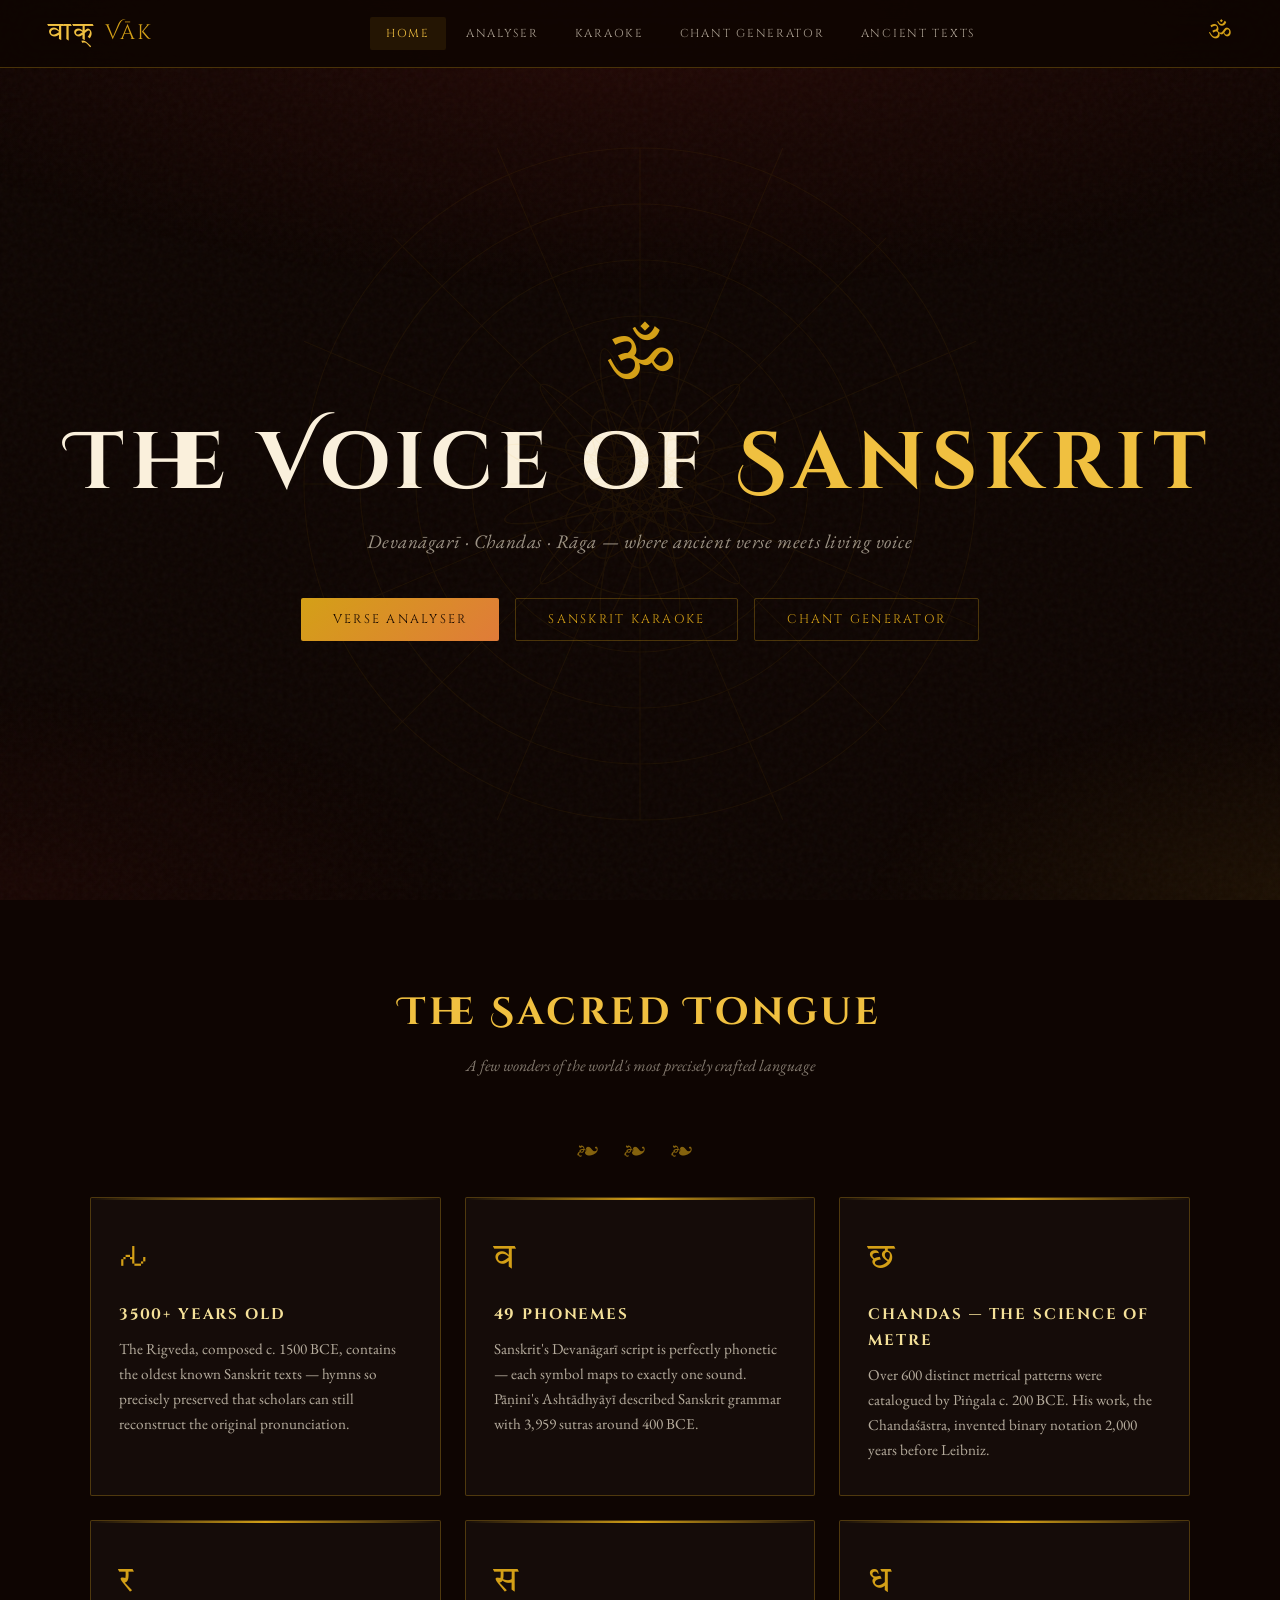
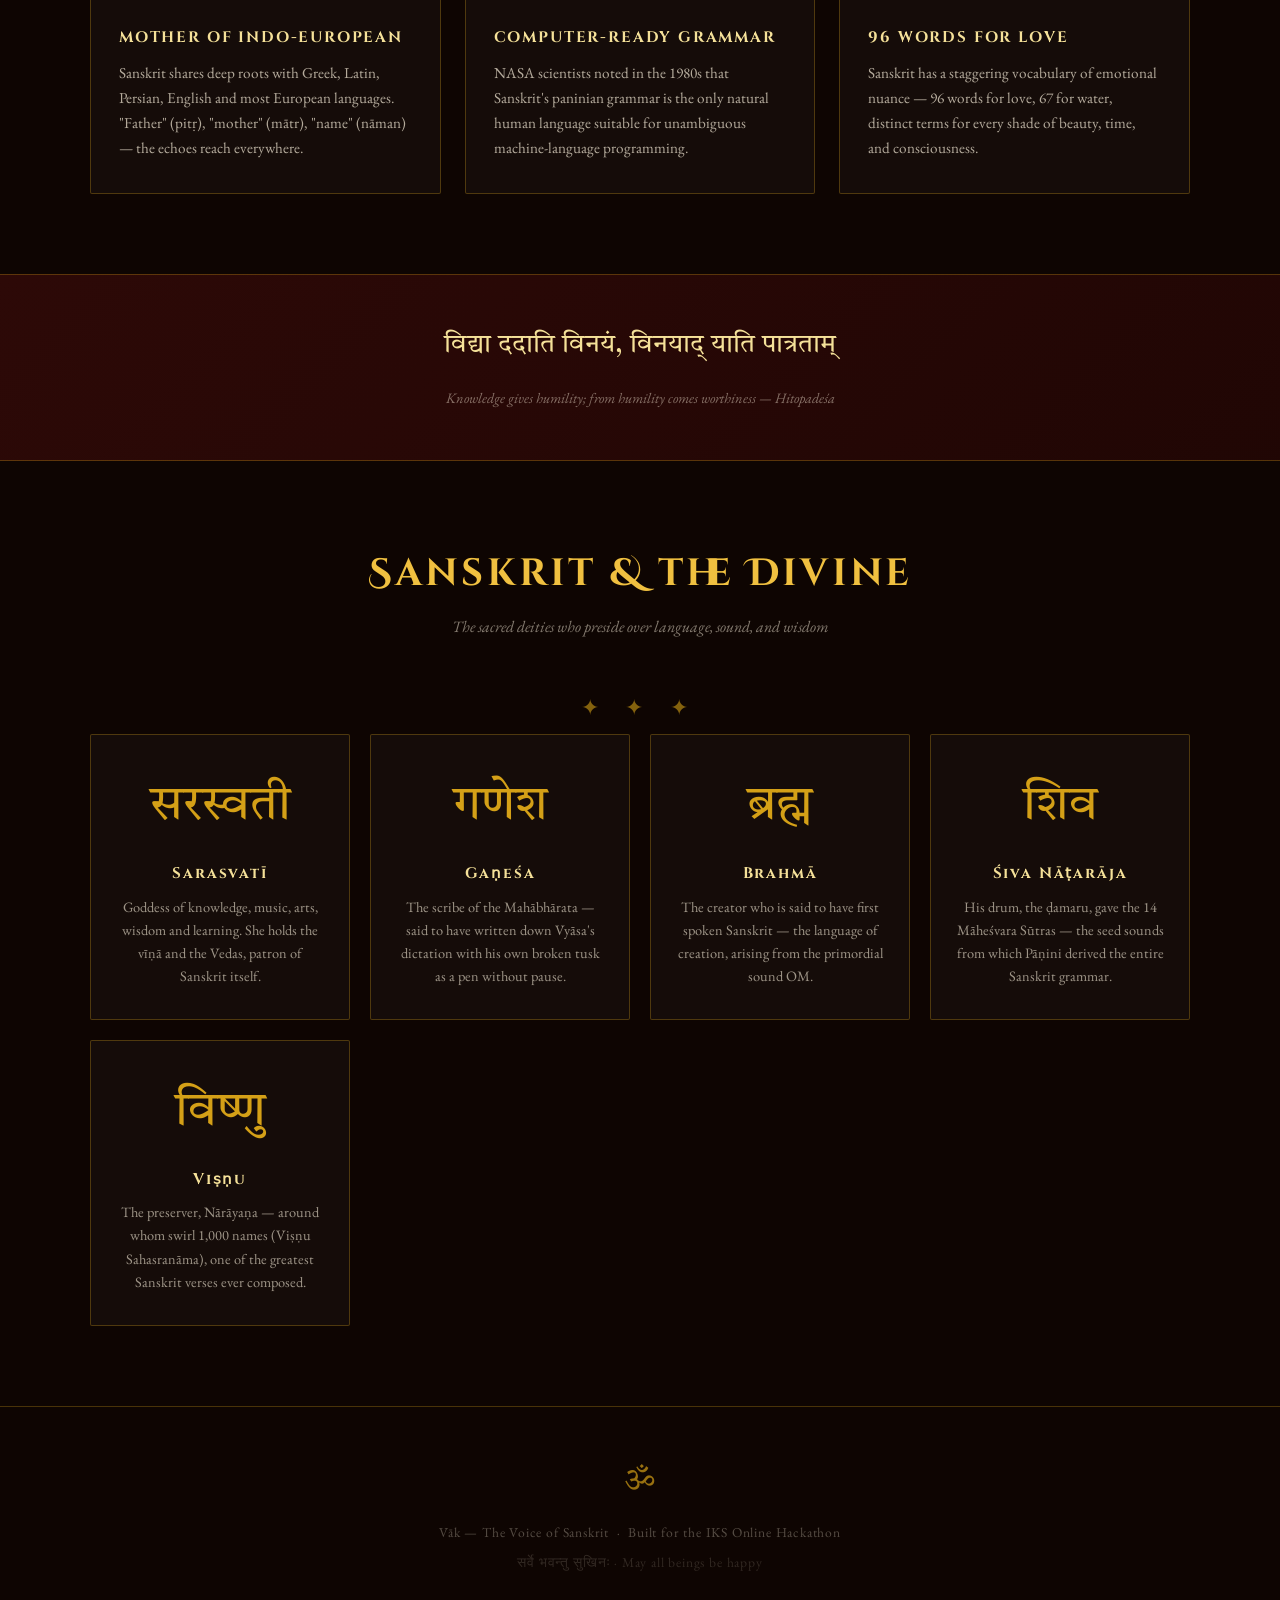
==== index.html @ d49d8252 "renamed main file to index.html" ====
<!DOCTYPE html>
<html lang="en">
<head>
<meta charset="UTF-8"/>
<meta name="viewport" content="width=device-width, initial-scale=1.0"/>
<title>Vāk — The Voice of Sanskrit</title>
<link href="https://fonts.googleapis.com/css2?family=Tiro+Devanagari+Sanskrit&family=Cinzel+Decorative:wght@400;700&family=Cinzel:wght@400;600;700&family=EB+Garamond:ital,wght@0,400;0,500;1,400&display=swap" rel="stylesheet"/>

<link rel="stylesheet" href="css/main.css">
<link rel="stylesheet" href="css/heritage.css">
<link rel="stylesheet" href="css/generator.css">
<link rel="stylesheet" href="css/chandas.css">
<link rel="stylesheet" href="css/karaoke.css">
<link rel="stylesheet" href="css/summariser.css">


</head>
<body>

<div class="bg-layer"></div>
<div class="noise-overlay"></div>

<!-- ═══════════════ NAV ═══════════════ -->
<nav>
  <div class="nav-logo" onclick="showPage('home')">
    <span class="devanagari">वाक्</span>
    <span>Vāk</span>
  </div>
  <ul class="nav-links">
    <li><a onclick="showPage('home')"    class="active" id="nav-home">Home</a></li>
    <li><a onclick="showPage('summary')"         id="nav-summary">Analyser</a></li>
    <li><a onclick="showPage('karaoke')"         id="nav-karaoke">Karaoke</a></li>
    <li><a onclick="showPage('chant')"           id="nav-chant">Chant Generator</a></li>
    <li><a onclick="showPage('texts')"           id="nav-texts">Ancient Texts</a></li>
  </ul>
  <span class="nav-om">ॐ</span>
</nav>

<!-- ═══════════════════════════════════
     PAGE: HOME
═══════════════════════════════════════ -->
<div class="page active" id="page-home">

  <section class="hero">
    <!-- Mandala SVG -->
    <svg class="mandala-bg" viewBox="0 0 500 500" xmlns="http://www.w3.org/2000/svg">
      <g fill="none" stroke="#D4A017" stroke-width="0.8">
        <circle cx="250" cy="250" r="240"/><circle cx="250" cy="250" r="200"/>
        <circle cx="250" cy="250" r="160"/><circle cx="250" cy="250" r="120"/>
        <circle cx="250" cy="250" r="80"/> <circle cx="250" cy="250" r="40"/>
        <!-- petals -->
        <g transform="translate(250,250)">
          <ellipse rx="20" ry="60" transform="rotate(0)"  />
          <ellipse rx="20" ry="60" transform="rotate(30)" />
          <ellipse rx="20" ry="60" transform="rotate(60)" />
          <ellipse rx="20" ry="60" transform="rotate(90)" />
          <ellipse rx="20" ry="60" transform="rotate(120)"/>
          <ellipse rx="20" ry="60" transform="rotate(150)"/>
          <ellipse rx="20" ry="60" transform="rotate(180)"/>
          <ellipse rx="20" ry="60" transform="rotate(210)"/>
          <ellipse rx="20" ry="60" transform="rotate(240)"/>
          <ellipse rx="20" ry="60" transform="rotate(270)"/>
          <ellipse rx="20" ry="60" transform="rotate(300)"/>
          <ellipse rx="20" ry="60" transform="rotate(330)"/>
        </g>
        <!-- outer petals -->
        <g transform="translate(250,250)">
          <ellipse rx="12" ry="100" transform="rotate(15)"  />
          <ellipse rx="12" ry="100" transform="rotate(45)"  />
          <ellipse rx="12" ry="100" transform="rotate(75)"  />
          <ellipse rx="12" ry="100" transform="rotate(105)" />
          <ellipse rx="12" ry="100" transform="rotate(135)" />
          <ellipse rx="12" ry="100" transform="rotate(165)" />
          <ellipse rx="12" ry="100" transform="rotate(195)" />
          <ellipse rx="12" ry="100" transform="rotate(225)" />
          <ellipse rx="12" ry="100" transform="rotate(255)" />
          <ellipse rx="12" ry="100" transform="rotate(285)" />
          <ellipse rx="12" ry="100" transform="rotate(315)" />
          <ellipse rx="12" ry="100" transform="rotate(345)" />
        </g>
        <!-- spokes -->
        <line x1="250" y1="10"  x2="250" y2="490"/>
        <line x1="10"  y1="250" x2="490" y2="250"/>
        <line x1="74"  y1="74"  x2="426" y2="426"/>
        <line x1="426" y1="74"  x2="74"  y2="426"/>
        <line x1="148" y1="10"  x2="352" y2="490"/>
        <line x1="352" y1="10"  x2="148" y2="490"/>
        <line x1="10"  y1="148" x2="490" y2="352"/>
        <line x1="10"  y1="352" x2="490" y2="148"/>
      </g>
    </svg>

    <div class="hero-pre">ॐ</div>
    <h1 class="hero-title">The Voice of <span class="accent">Sanskrit</span></h1>
    <p class="hero-sub">Devanāgarī · Chandas · Rāga — where ancient verse meets living voice</p>
    <div class="hero-cta">
      <button class="btn btn-primary" onclick="showPage('summary')">Verse Analyser</button>
      <button class="btn btn-outline" onclick="showPage('karaoke')">Sanskrit Karaoke</button>
      <button class="btn btn-outline" onclick="showPage('chant')">Chant Generator</button>
    </div>
  </section>

  <!-- Quick Facts -->
  <section class="section">
    <div class="section-inner">
      <h2 class="section-title">The Sacred Tongue</h2>
      <p class="section-subtitle">A few wonders of the world's most precisely crafted language</p>
      <div class="ornament">❧ ❧ ❧</div>
      <div class="facts-strip">
        <div class="fact-card">
          <span class="fact-icon">𑀲</span>
          <h3>3500+ Years Old</h3>
          <p>The Rigveda, composed c. 1500 BCE, contains the oldest known Sanskrit texts — hymns so precisely preserved that scholars can still reconstruct the original pronunciation.</p>
        </div>
        <div class="fact-card">
          <span class="fact-icon">व</span>
          <h3>49 Phonemes</h3>
          <p>Sanskrit's Devanāgarī script is perfectly phonetic — each symbol maps to exactly one sound. Pāṇini's Ashtādhyāyī described Sanskrit grammar with 3,959 sutras around 400 BCE.</p>
        </div>
        <div class="fact-card">
          <span class="fact-icon">छ</span>
          <h3>Chandas — The Science of Metre</h3>
          <p>Over 600 distinct metrical patterns were catalogued by Piṅgala c. 200 BCE. His work, the Chandaśāstra, invented binary notation 2,000 years before Leibniz.</p>
        </div>
        <div class="fact-card">
          <span class="fact-icon">र</span>
          <h3>Mother of Indo-European</h3>
          <p>Sanskrit shares deep roots with Greek, Latin, Persian, English and most European languages. "Father" (pitṛ), "mother" (mātr), "name" (nāman) — the echoes reach everywhere.</p>
        </div>
        <div class="fact-card">
          <span class="fact-icon">स</span>
          <h3>Computer-Ready Grammar</h3>
          <p>NASA scientists noted in the 1980s that Sanskrit's paninian grammar is the only natural human language suitable for unambiguous machine-language programming.</p>
        </div>
        <div class="fact-card">
          <span class="fact-icon">ध</span>
          <h3>96 Words for Love</h3>
          <p>Sanskrit has a staggering vocabulary of emotional nuance — 96 words for love, 67 for water, distinct terms for every shade of beauty, time, and consciousness.</p>
        </div>
      </div>
    </div>
  </section>

  <!-- Quote -->
  <div class="quote-banner">
    <blockquote>विद्या ददाति विनयं, विनयाद् याति पात्रताम्</blockquote>
    <cite>Knowledge gives humility; from humility comes worthiness — Hitopadeśa</cite>
  </div>

  <!-- Deity connections -->
  <section class="section">
    <div class="section-inner">
      <h2 class="section-title">Sanskrit & the Divine</h2>
      <p class="section-subtitle">The sacred deities who preside over language, sound, and wisdom</p>
      <div class="ornament">✦ ✦ ✦</div>
      <div class="deity-grid">
        <div class="deity-card">
          <span class="deity-symbol">सरस्वती</span>
          <h3>Sarasvatī</h3>
          <p>Goddess of knowledge, music, arts, wisdom and learning. She holds the vīṇā and the Vedas, patron of Sanskrit itself.</p>
        </div>
        <div class="deity-card">
          <span class="deity-symbol">गणेश</span>
          <h3>Gaṇeśa</h3>
          <p>The scribe of the Mahābhārata — said to have written down Vyāsa's dictation with his own broken tusk as a pen without pause.</p>
        </div>
        <div class="deity-card">
          <span class="deity-symbol">ब्रह्म</span>
          <h3>Brahmā</h3>
          <p>The creator who is said to have first spoken Sanskrit — the language of creation, arising from the primordial sound OM.</p>
        </div>
        <div class="deity-card">
          <span class="deity-symbol">शिव</span>
          <h3>Śiva Nāṭarāja</h3>
          <p>His drum, the ḍamaru, gave the 14 Māheśvara Sūtras — the seed sounds from which Pāṇini derived the entire Sanskrit grammar.</p>
        </div>
        <div class="deity-card">
          <span class="deity-symbol">विष्णु</span>
          <h3>Viṣṇu</h3>
          <p>The preserver, Nārāyaṇa — around whom swirl 1,000 names (Viṣṇu Sahasranāma), one of the greatest Sanskrit verses ever composed.</p>
        </div>
      </div>
    </div>
  </section>

</div>

<!-- ═══════════════════════════════════
     PAGE: SUMMARISER
═══════════════════════════════════════ -->
<div class="page" id="page-summary">
  <div class="page-banner">
    <span class="devanagari-title">विश्लेषण</span>
    <h1>Verse Analyser</h1>
    <p>Speak, record, or type a Sanskrit verse — get instant English translation, Chandas analysis, and word-by-word breakdown</p>
  </div>

  <div class="tool-container">

    <!-- ── Sanskrit Voice Detector ── -->
<div id="svd-block">
  <div class="svd-wrapper">

    <div class="svd-header">
      <span class="svd-title-icon">🎙</span>
      <div>
        <div class="svd-title">Sanskrit Voice Detector</div>
        <div class="svd-subtitle">Chant or speak a śloka — detected, transcribed & analysed instantly</div>
      </div>
      <div class="svd-lang-badge">देवनागरी</div>
    </div>

    <div class="svd-visualizer" id="svd-visualizer">
      <div class="svd-vis-bars" id="svd-bars"></div>
      <div class="svd-vis-idle" id="svd-idle">
        <span class="svd-idle-om">ॐ</span>
        <span class="svd-idle-text">Press record to begin chanting</span>
      </div>
    </div>

    <div class="svd-status-row">
      <div class="svd-status-dot" id="svd-dot"></div>
      <div class="svd-status-text" id="svd-status">Ready — click Start Recording and chant your śloka</div>
      <div class="svd-timer" id="svd-timer">0:00</div>
    </div>

    <div class="svd-transcript-wrap" id="svd-transcript-wrap" style="display:none">
      <div class="svd-transcript-label">
        <span>Detected Sanskrit</span>
        <span class="svd-confidence" id="svd-confidence"></span>
      </div>
      <div class="svd-transcript" id="svd-transcript"></div>
      <div class="svd-transcript-roman" id="svd-transcript-roman"></div>
    </div>

    <div class="svd-phoneme-strip" id="svd-phoneme-strip" style="display:none">
      <div class="svd-phoneme-label">Phoneme Analysis</div>
      <div class="svd-phonemes" id="svd-phonemes"></div>
    </div>

    <!-- ── English Translation (auto-filled after Analyse) ── -->
    <div id="svd-translation-box" style="display:none; margin-bottom:1rem;">
      <div style="font-family:'Cinzel',serif;font-size:0.65rem;letter-spacing:0.2em;color:#E07B39;text-transform:uppercase;margin-bottom:0.5rem;display:flex;align-items:center;gap:0.6rem;">
        English Translation
        <span style="flex:1;height:1px;background:rgba(212,160,23,0.2);"></span>
      </div>
      <div id="svd-translation-text"
           style="background:rgba(0,0,0,0.35);border:1px solid rgba(212,160,23,0.2);border-radius:3px;
                  padding:1rem 1.2rem;font-family:'EB Garamond',serif;font-size:1.05rem;
                  color:#FAF0DC;line-height:1.75;min-height:2.8rem;font-style:italic;"></div>
      <div id="svd-meaning-text"
           style="margin-top:0.6rem;background:rgba(0,0,0,0.2);border:1px solid rgba(212,160,23,0.12);border-radius:3px;
                  padding:0.75rem 1.2rem;font-size:0.9rem;color:rgba(250,240,220,0.6);line-height:1.65;display:none;"></div>
    </div>

    <div class="svd-controls">
      <button class="svd-btn svd-btn-record" id="svd-record-btn">
        <span class="svd-btn-icon" id="svd-btn-icon">⏺</span>
        <span id="svd-btn-label">Start Recording</span>
      </button>
      <button class="svd-btn svd-btn-clear" id="svd-clear-btn" style="display:none">✕ Clear</button>
      <button class="svd-btn svd-btn-analyse" id="svd-analyse-btn" style="display:none">
        विश्लेष — Analyse Detected Verse
      </button>
    </div>

    <div class="svd-tip">
      💡 Works best in Chrome. Speak clearly — auto-stops after 3 seconds of silence.
    </div>

  </div>
</div>
<!-- ── End Voice Detector ── -->
    <!-- Upload zone -->
    <div class="upload-zone" id="uploadZone" onclick="document.getElementById('audioInput').click()">
      <span class="upload-icon">🎙</span>
      <p><strong>Drop an audio file</strong> or click to browse</p>
      <p style="font-size:0.82rem;margin-top:0.3rem;opacity:0.6">.wav · .mp3 · .m4a · .ogg · .flac</p>
    </div>
    <input type="file" id="audioInput" accept="audio/*"/>
    <div class="file-badge" id="fileBadge">📁 <span id="fileName"></span></div>

    <div class="or-line">or enter Sanskrit text directly</div>
    <textarea id="sktInput" rows="3" placeholder="अत्र संस्कृतश्लोकं लिखत…"></textarea>

    <button class="btn-tool" id="analyzeBtn" onclick="analyzeVerse()">
      विश्लेष — Analyse Verse
    </button>
    <div class="error-box" id="summaryError"></div>

    <!-- Loader -->
    <div class="loader" id="summaryLoader">
      <div class="loader-ring"></div>
      <p>Invoking the Chandas… consulting the scholars…</p>
    </div>

    <!-- Results -->
    <div class="results-panel" id="summaryResults">
      <div class="result-verse">
        <div class="skt" id="r-verse"></div>
        <div class="translit" id="r-translit"></div>
        <div class="source-pill" id="r-source"></div>
      </div>
      <div class="result-grid">
        <div class="rcard">
          <div class="rcard-label">English Translation</div>
          <div class="rcard-body" id="r-translation"></div>
        </div>
        <div class="rcard">
          <div class="rcard-label">Deeper Meaning</div>
          <div class="rcard-body" id="r-meaning"></div>
        </div>
        <div class="rcard full">
          <div class="rcard-label">Chandas · Metrical Analysis</div>
          <div class="meter-name" id="r-meter"></div>
          <div class="meter-pill" id="r-pattern"></div>
          <div class="rcard-body" id="r-meter-desc" style="margin-top:0.5rem;font-style:italic;opacity:0.7;font-size:0.92rem;"></div>
          <div class="meter-stats">
            <div class="mstat"><span class="mstat-val" id="r-padas"></span><span class="mstat-lbl">Pādas</span></div>
            <div class="mstat"><span class="mstat-val" id="r-syllables"></span><span class="mstat-lbl">Syllables</span></div>
          </div>
        </div>
        <div class="rcard full">
          <div class="rcard-label">Simplified Sanskrit</div>
          <div class="rcard-body skt" id="r-simplified"></div>
        </div>
        <div class="rcard full">
          <div class="rcard-label">Word by Word</div>
          <div class="word-chips" id="r-words"></div>
        </div>
      </div>
    </div>

  </div>
</div>

<!-- ═══════════════════════════════════
     PAGE: KARAOKE
═══════════════════════════════════════ -->
<div class="page" id="page-karaoke">
  <div class="page-banner">
    <span class="devanagari-title">कराओके</span>
    <h1>Sanskrit Karaoke</h1>
    <p>Follow the highlighted words as they are chanted — learn pronunciation, rhythm, and meaning in real time</p>
  </div>

  <div class="tool-container" style="max-width:960px">

    <div style="display:grid;grid-template-columns:1fr 2fr;gap:1.5rem;" id="karaokeLayout">

      <!-- Verse selector -->
      <div>
        <div style="font-family:'Cinzel',serif;font-size:0.7rem;letter-spacing:0.2em;color:var(--saffron);text-transform:uppercase;margin-bottom:1rem;">Select a Verse</div>
        <div class="karaoke-verses" id="kVerseList"></div>
      </div>

      <!-- Stage -->
      <div>
        <div class="karaoke-stage">
          <div class="k-line" id="kLine">
            <span class="k-word waiting">Select a verse to begin...</span>
          </div>
          <div class="k-meaning" id="kMeaning"></div>
          <div class="k-progress"><div class="k-progress-bar" id="kBar"></div></div>
        </div>

        <div class="karaoke-controls">
          <button class="k-btn" id="kPlay"  onclick="karaoke.play()">▶ Play</button>
          <button class="k-btn" id="kPause" onclick="karaoke.pause()" style="display:none">⏸ Pause</button>
          <button class="k-btn" onclick="karaoke.reset()">↺ Reset</button>
          <span class="speed-label">Speed:</span>
          <button class="k-btn" onclick="karaoke.setSpeed(0.6)">Slow</button>
          <button class="k-btn" onclick="karaoke.setSpeed(1)">Normal</button>
          <button class="k-btn" onclick="karaoke.setSpeed(1.6)">Fast</button>
        </div>

        <!-- Meaning panel -->
        <div class="rcard" style="margin-top:1.5rem;">
          <div class="rcard-label">Current Verse · Full Meaning</div>
          <div class="rcard-body" id="kFullMeaning" style="font-style:italic;opacity:0.7;">Choose a verse from the list to see its meaning.</div>
        </div>
      </div>
    </div>
  </div>
</div>

<!-- ═══════════════════════════════════
     PAGE: CHANT GENERATOR
═══════════════════════════════════════ -->
<div class="page" id="page-chant">
  <div class="page-banner">
    <span class="devanagari-title">मन्त्र</span>
    <h1>Sanskrit Chant Generator</h1>
    <p>Compose a Sanskrit verse with metrical and melodic constraints — rhythm from Chandas, pitch from Rāga</p>
  </div>

  <div class="tool-container">
    <div class="chant-form">
      <div class="form-row">
        <label class="form-label">Sanskrit Verse (Devanāgarī)</label>
        <textarea id="chantVerse" rows="3" placeholder="ॐ भूर्भुवः स्वः तत्सवितुर्वरेण्यम्…"></textarea>
      </div>
      <div style="display:grid;grid-template-columns:1fr 1fr;gap:1rem;">
        <div class="form-row">
          <label class="form-label">Chandas (Metrical Framework)</label>
          <select class="select-styled" id="chandas">
            <option value="anushtubh">Anuṣṭubh (Śloka) — 8×4 syllables</option>
            <option value="trishtubh">Triṣṭubh — 11×4 syllables</option>
            <option value="jagati">Jagatī — 12×4 syllables</option>
            <option value="mandakranta">Mandākrāntā — 17 syllables/line</option>
            <option value="shardula">Śārdūlavikrīḍita — 19 syllables/line</option>
            <option value="vasantatilaka">Vasantatilakā — 14 syllables/line</option>
            <option value="gayatri">Gāyatrī — 8×3 syllables</option>
          </select>
        </div>
        <div class="form-row">
          <label class="form-label">Rāga (Melodic Framework)</label>
          <select class="select-styled" id="raga">
            <option value="bhairav">Bhairav — dawn, serenity, devotion</option>
            <option value="yaman">Yāman — evening, romance, longing</option>
            <option value="bhairavi">Bhairavī — morning, pathos, farewell</option>
            <option value="darbari">Darbārī Kānaḍā — midnight, grandeur</option>
            <option value="yaman_kalyan">Yāman Kalyāṇ — evening, beauty</option>
            <option value="malkauns">Mālkauṃs — midnight, deep meditation</option>
            <option value="bihag">Bihāg — night, romance, joy</option>
          </select>
        </div>
      </div>
      <div class="form-row">
        <label class="form-label">Tāla (Rhythmic Cycle)</label>
        <select class="select-styled" id="tala">
          <option value="ektaal">Ektāl — 12 beats</option>
          <option value="teentaal">Tīntāl — 16 beats (most common)</option>
          <option value="jhaptaal">Jhaptāl — 10 beats</option>
          <option value="rupak">Rūpak — 7 beats</option>
          <option value="chautaal">Cautāl — 12 beats (dhrupad)</option>
        </select>
      </div>
      <!-- NEW ROW 1: Emotion / Rasa -->
<div class="form-row">
  <label class="form-label">Rasa (Emotional Quality)</label>
  <select class="select-styled" id="chantEmotion">
    <option value="shanta">Śānta — Peace &amp; Serenity</option>
    <option value="bhakti">Bhakti — Devotion &amp; Love</option>
    <option value="vira">Vīra — Heroic &amp; Powerful</option>
    <option value="karuna">Karuṇā — Compassion &amp; Pathos</option>
    <option value="adbhuta">Adbhuta — Wonder &amp; Awe</option>
  </select>
</div>

<!-- NEW ROW 2: Voice Controls (Pitch + Speed sliders) -->
<div class="form-row">
  <label class="form-label">Voice Controls</label>
  <div style="display:grid;grid-template-columns:1fr 1fr 1fr;gap:1.25rem;margin-top:0.3rem;">
    <div>
      <div style="display:flex;justify-content:space-between;margin-bottom:0.4rem;">
        <span style="font-family:'Cinzel',serif;font-size:0.65rem;letter-spacing:0.12em;color:var(--saffron);text-transform:uppercase;">Pitch</span>
        <span style="font-family:'Cinzel',serif;font-size:0.8rem;color:var(--gold);" id="chantPitchVal">0</span>
      </div>
      <input type="range" id="chantPitch" min="-8" max="8" value="0" step="1"
        style="width:100%;accent-color:var(--gold);" oninput="document.getElementById('chantPitchVal').textContent=(this.value>0?'+':'')+this.value"/>
    </div>
    <div>
      <div style="display:flex;justify-content:space-between;margin-bottom:0.4rem;">
        <span style="font-family:'Cinzel',serif;font-size:0.65rem;letter-spacing:0.12em;color:var(--saffron);text-transform:uppercase;">Speed</span>
        <span style="font-family:'Cinzel',serif;font-size:0.8rem;color:var(--gold);" id="chantSpeedVal">1.0×</span>
      </div>
      <input type="range" id="chantSpeed" min="0.5" max="1.8" value="1.0" step="0.1"
        style="width:100%;accent-color:var(--gold);" oninput="document.getElementById('chantSpeedVal').textContent=parseFloat(this.value).toFixed(1)+'×'"/>
    </div>
    <div>
      <div style="display:flex;justify-content:space-between;margin-bottom:0.4rem;">
        <span style="font-family:'Cinzel',serif;font-size:0.65rem;letter-spacing:0.12em;color:var(--saffron);text-transform:uppercase;">Melody</span>
        <span style="font-family:'Cinzel',serif;font-size:0.8rem;color:var(--gold);" id="chantMelodyVal">50%</span>
      </div>
      <input type="range" id="chantMelody" min="0" max="100" value="50" step="5"
        style="width:100%;accent-color:var(--gold);" oninput="document.getElementById('chantMelodyVal').textContent=this.value+'%'"/>
    </div>
  </div>
</div>

<!-- NEW ROW 3: Language toggle -->
<div class="form-row">
  <label class="form-label">Output Language</label>
  <div style="display:flex;gap:0.6rem;flex-wrap:wrap;">
    <button type="button" class="k-btn active-btn" id="langSa" onclick="selectChantLang('sa',this)">संस्कृत Sanskrit</button>
    <button type="button" class="k-btn" id="langHi" onclick="selectChantLang('hi',this)">हिन्दी Hindi</button>
    <button type="button" class="k-btn" id="langEn" onclick="selectChantLang('en',this)">English</button>
  </div>
</div>

<!-- NEW ROW 4: Voice Profile -->
<div class="form-row">
  <label class="form-label">Voice Profile</label>
  <select class="select-styled" id="chantVoiceProfile">
    <option value="pandit">🧘 Pandit — deep vedic resonance</option>
    <option value="devi">🌸 Devī — soft, melodious</option>
    <option value="sage">🔱 Ṛṣi — ancient, slow, wise</option>
    <option value="narrator">📖 Narrator — clear, measured</option>
  </select>
</div>
<div style="display:grid;grid-template-columns:1fr auto;gap:0.75rem;align-items:end;">
  <button class="btn-tool" id="chantGenerateBtn" onclick="generateChant()">
    उत्पन्न करें — Generate Chant Pattern
  </button>
  <button class="btn-tool" id="chantSpeakBtn" onclick="speakChant()" disabled
    style="width:auto;padding:0.95rem 1.5rem;background:linear-gradient(135deg,#1A6B6B,#0D4040);">
    🔊 Speak
  </button>
</div>
     
    </div>

    <div class="loader" id="chantLoader">
      <div class="loader-ring"></div>
      <p>Consulting Pāṇini and the Gandharvas…</p>
    </div>

    <div class="chant-output" id="chantOutput">
      <div class="chant-raga-tag" id="chantRagaTag">🎵 Rāga · Chandas Pattern</div>
      <div class="chant-verse-main" id="chantVerseOut"></div>
      <div class="notation-line" id="chantNotation"></div>

      <div class="visualizer" id="chantVisualizer">
        <div class="v-bar" style="height:20px"></div>
        <div class="v-bar" style="height:35px"></div>
        <div class="v-bar" style="height:15px"></div>
        <div class="v-bar" style="height:45px"></div>
        <div class="v-bar" style="height:28px"></div>
        <div class="v-bar" style="height:50px"></div>
        <div class="v-bar" style="height:22px"></div>
        <div class="v-bar" style="height:40px"></div>
        <div class="v-bar" style="height:18px"></div>
        <div class="v-bar" style="height:38px"></div>
      </div>

      <!-- Audio playback controls — shown after generation -->
<div id="chantAudioControls" style="display:none;margin-top:1.2rem;">
  <div style="display:flex;gap:0.75rem;justify-content:center;flex-wrap:wrap;margin-bottom:1rem;">
    <button class="k-btn" id="chantPlayBtn" onclick="speakChant()">▶ Play</button>
    <button class="k-btn" onclick="pauseChant()">⏸ Pause</button>
    <button class="k-btn" onclick="stopChant()">⏹ Stop</button>
    <button class="k-btn" onclick="downloadChantAudio()">⬇ Save</button>
  </div>
  <div id="chantPhonemes" style="display:flex;flex-wrap:wrap;gap:0.5rem;justify-content:center;margin-top:0.5rem;"></div>
</div>

<!-- AI Analysis card — shown after generation -->
<div class="rcard" id="chantAiCard" style="display:none;margin-top:1.5rem;text-align:left;">
  <div class="rcard-label">AI Chant Analysis</div>
  <div class="rcard-body" id="chantAiBody" style="white-space:pre-line;line-height:1.85;"></div>
</div>

<!-- Error -->
<div class="error-box" id="chantError" style="margin-top:1rem;"></div>

      <div class="chant-details" id="chantDetails"></div>
    </div>

    <!-- Info cards -->
    <div style="margin-top:3rem">
      <h3 style="font-family:'Cinzel',serif;font-size:1rem;letter-spacing:0.15em;color:var(--gold-pale);margin-bottom:1.2rem;text-align:center;text-transform:uppercase;">What Is Chandas?</h3>
      <div style="display:grid;grid-template-columns:repeat(auto-fit,minmax(240px,1fr));gap:1rem;">
        <div class="rcard">
          <div class="rcard-label">Guru · Heavy</div>
          <div class="rcard-body">A <strong style="color:var(--gold)">G (Guru)</strong> syllable is "heavy" — it contains a long vowel (ā, ī, ū) or is followed by a consonant cluster. It takes 2 mātrās (time units).</div>
        </div>
        <div class="rcard">
          <div class="rcard-label">Laghu · Light</div>
          <div class="rcard-body">A <strong style="color:var(--gold)">L (Laghu)</strong> syllable is "light" — it contains a short vowel (a, i, u) not followed by a cluster. It takes 1 mātrā.</div>
        </div>
        <div class="rcard">
          <div class="rcard-label">Pāda · Foot</div>
          <div class="rcard-body">A <strong style="color:var(--gold)">Pāda</strong> is a quarter-verse. Most Sanskrit metres have 4 pādas. The Anuṣṭubh śloka (32 syllables, 4×8) is the most widely used metre in all of Sanskrit literature.</div>
        </div>
        <div class="rcard">
          <div class="rcard-label">Gāyatrī Metre</div>
          <div class="rcard-body">The sacred Gāyatrī mantra uses the Gāyatrī metre: 3 pādas of 8 syllables each (24 total). It is considered the "mother of all metres" in the Vedas.</div>
        </div>
      </div>
    </div>
  </div>
</div>

<!-- ═══════════════════════════════════
     PAGE: ANCIENT TEXTS
═══════════════════════════════════════ -->
<div class="page" id="page-texts">
  <div class="page-banner">
    <span class="devanagari-title">ग्रन्थ</span>
    <h1>Ancient Texts & History</h1>
    <p>From the primordial hymns of the Ṛgveda to the mathematical elegance of Pāṇini — a journey through 5,000 years</p>
  </div>

  <div class="tool-container" style="max-width:900px">

    <div class="section-inner" style="padding:2rem 0">
      <h2 class="section-title" style="text-align:left;margin-bottom:0.3rem;">The Śruti — "That Which Is Heard"</h2>
      <p style="font-style:italic;color:rgba(250,240,220,0.5);margin-bottom:2.5rem;font-size:0.97rem;">The directly revealed scriptures, passed orally for millennia before being written</p>

      <div class="timeline">
        <div class="timeline-item">
          <div class="timeline-year">c. 1500–1200 BCE</div>
          <h3>Ṛgveda</h3>
          <p>The oldest religious text in any Indo-European language. 10,552 mantras in 1,028 hymns, composed across 10 maṇḍalas (books). Primarily hymns to Agni (fire), Indra, and Varuṇa. The word "veda" itself means "knowledge."</p>
        </div>
        <div class="timeline-item">
          <div class="timeline-year">c. 1200–900 BCE</div>
          <h3>Sāmaveda & Yajurveda</h3>
          <p>The Sāmaveda is the "Veda of melodies" — most of its 1,875 verses are drawn from the Ṛgveda but set to musical notation (sāman). It is the direct ancestor of Indian classical music. The Yajurveda contains prose mantras for ritual.</p>
        </div>
        <div class="timeline-item">
          <div class="timeline-year">c. 900–700 BCE</div>
          <h3>Atharvaveda</h3>
          <p>The fourth Veda — more earthly in focus, containing hymns for healing, longevity, cosmology, marriage, and statecraft. It contains early mathematical and astronomical observations.</p>
        </div>
        <div class="timeline-item">
          <div class="timeline-year">c. 800–200 BCE</div>
          <h3>Upaniṣads (108 texts)</h3>
          <p>The philosophical culmination of the Vedic period. The word means "to sit near" — as a student sits near a teacher. They introduce the key concepts of Brahman (universal consciousness), Ātman (self), karma, and mokṣa. The Bṛhadāraṇyaka and Chāndogya Upaniṣads are among the oldest philosophical texts in the world.</p>
        </div>
      </div>

      <div style="height:2px;background:linear-gradient(90deg,transparent,var(--border),transparent);margin:3rem 0;"></div>

      <h2 class="section-title" style="text-align:left;margin-bottom:0.3rem;">The Smṛti — "That Which Is Remembered"</h2>
      <p style="font-style:italic;color:rgba(250,240,220,0.5);margin-bottom:2.5rem;font-size:0.97rem;">The authored epics, purāṇas, and law codes of classical Sanskrit literature</p>

      <div class="timeline">
        <div class="timeline-item">
          <div class="timeline-year">c. 400 BCE – 400 CE</div>
          <h3>Mahābhārata</h3>
          <p>The world's longest epic poem — approximately 1.8 million words, roughly ten times the length of the Iliad and Odyssey combined. Attributed to sage Vyāsa, scribed by Gaṇeśa. Contains the Bhagavad Gītā (700 verses), the Viṣṇu Sahasranāma, and encyclopaedic lore spanning dharma, artha, kāma, and mokṣa.</p>
        </div>
        <div class="timeline-item">
          <div class="timeline-year">c. 500 BCE – 300 CE</div>
          <h3>Rāmāyaṇa</h3>
          <p>24,000 verses in 7 kāṇḍas (books) by Vālmīki — the "first poet" (ādi kavi). The story of Rāma and Sītā is one of the most beloved and widely adapted narratives on earth, influencing the cultures of South and Southeast Asia for three millennia.</p>
        </div>
        <div class="timeline-item">
          <div class="timeline-year">c. 300–1200 CE</div>
          <h3>18 Mahāpurāṇas</h3>
          <p>The great encyclopaedic texts — the Bhāgavata Purāṇa, Viṣṇu Purāṇa, Śiva Purāṇa, and 15 others. Together they contain cosmology, genealogies, geography, pilgrimage sites, temple architecture, and devotional theology. The Bhāgavata alone runs to 18,000 verses.</p>
        </div>
        <div class="timeline-item">
          <div class="timeline-year">c. 400 BCE</div>
          <h3>Aṣṭādhyāyī by Pāṇini</h3>
          <p>Perhaps the most extraordinary intellectual achievement of antiquity — a complete, generative grammar of Sanskrit in 3,959 sūtras (rules), so precise and economical that modern linguists consider it a masterpiece of formal linguistics, anticipating Chomskyan generative grammar by 2,400 years.</p>
        </div>
        <div class="timeline-item">
          <div class="timeline-year">c. 200 BCE</div>
          <h3>Chandaśāstra by Piṅgala</h3>
          <p>The science of Sanskrit metres. In cataloguing syllable patterns, Piṅgala described binary sequences (using laghu = 0, guru = 1) and the Pascal's triangle — making this the earliest known description of binary arithmetic and combinatorics in history.</p>
        </div>
        <div class="timeline-item">
          <div class="timeline-year">c. 200 BCE – 200 CE</div>
          <h3>Arthaśāstra by Kauṭilya</h3>
          <p>A remarkably sophisticated treatise on statecraft, economic policy, military strategy, and espionage by Candragupta Maurya's minister. Often compared to Machiavelli's Prince, but written 1,800 years earlier, covering everything from foreign policy to market regulation.</p>
        </div>
      </div>

      <div style="height:2px;background:linear-gradient(90deg,transparent,var(--border),transparent);margin:3rem 0;"></div>

      <h2 class="section-title" style="text-align:left;margin-bottom:1.5rem;">Sanskrit by the Numbers</h2>
      <div class="facts-strip">
        <div class="fact-card">
          <span class="fact-icon">१</span>
          <h3>1.8 Million Words</h3>
          <p>The Mahābhārata — the longest literary work in human history.</p>
        </div>
        <div class="fact-card">
          <span class="fact-icon">२</span>
          <h3>30 Million Manuscripts</h3>
          <p>India holds more surviving handwritten manuscripts than any other civilisation — the vast majority in Sanskrit.</p>
        </div>
        <div class="fact-card">
          <span class="fact-icon">३</span>
          <h3>600+ Metres</h3>
          <p>Piṅgala catalogued over 600 Sanskrit prosodic metres, each with precise rules governing syllable weight and arrangement.</p>
        </div>
        <div class="fact-card">
          <span class="fact-icon">४</span>
          <h3>3,959 Sūtras</h3>
          <p>Pāṇini's Aṣṭādhyāyī — a complete generative grammar of a natural language — in under 4,000 rules.</p>
        </div>
      </div>
    </div>
  </div>
</div>

<!-- ═══════════════════════════════════
     FOOTER
═══════════════════════════════════════ -->
<footer>
  <span class="footer-om">ॐ</span>
  <p>Vāk — The Voice of Sanskrit &nbsp;·&nbsp; Built for the IKS Online Hackathon</p>
  <p style="margin-top:0.4rem;opacity:0.5;">सर्वे भवन्तु सुखिनः · May all beings be happy</p>
</footer>

<!-- ═══════════════════════════════════════════════════
     JAVASCRIPT
═══════════════════════════════════════════════════ -->
<script>
// ── PAGE ROUTING ─────────────────────────────
function showPage(id){
  document.querySelectorAll('.page').forEach(p=>p.classList.remove('active'));
  document.querySelectorAll('.nav-links a').forEach(a=>a.classList.remove('active'));
  document.getElementById('page-'+id).classList.add('active');
  document.getElementById('nav-'+id).classList.add('active');
  window.scrollTo({top:0,behavior:'smooth'});
}

// ── DRAG & DROP UPLOAD ────────────────────────
const uploadZone = document.getElementById('uploadZone');
const audioInput = document.getElementById('audioInput');
let selectedFile = null;

if(uploadZone){
  uploadZone.addEventListener('dragover',e=>{e.preventDefault();uploadZone.classList.add('drag-over');});
  uploadZone.addEventListener('dragleave',()=>uploadZone.classList.remove('drag-over'));
  uploadZone.addEventListener('drop',e=>{
    e.preventDefault();uploadZone.classList.remove('drag-over');
    if(e.dataTransfer.files[0]) setAudioFile(e.dataTransfer.files[0]);
  });
  audioInput.addEventListener('change',e=>{if(e.target.files[0]) setAudioFile(e.target.files[0]);});
}
function setAudioFile(f){
  selectedFile=f;
  document.getElementById('fileName').textContent=f.name;
  document.getElementById('fileBadge').style.display='inline-block';
}

// ── ANALYSER ────────────────────────────────
async function analyzeVerse(){
  const btn=document.getElementById('analyzeBtn');
  const loader=document.getElementById('summaryLoader');
  const results=document.getElementById('summaryResults');
  const errBox=document.getElementById('summaryError');
  const text=document.getElementById('sktInput').value.trim();

  errBox.style.display='none';
  results.style.display='none';

  if(!selectedFile && !text){
    errBox.textContent='⚠ Please upload an audio file or enter Sanskrit text.';
    errBox.style.display='block';return;
  }

  btn.disabled=true; loader.style.display='block';

  try{
    const verseText = text || (selectedFile ? selectedFile.name : '');
    const prompt = `You are a Sanskrit scholar. Analyse this Sanskrit verse and respond ONLY with a JSON object, no markdown, no explanation.

Verse: ${verseText}

Return this exact JSON:
{
  "transcribed_text": "verse in Devanagari",
  "transliteration": "IAST transliteration",
  "source_context": "source if known, else Unknown",
  "english_translation": "full English translation",
  "meaning": "deeper philosophical meaning in 2-3 sentences",
  "simplified_sanskrit": "simpler Sanskrit paraphrase",
  "chandas_analysis": {
    "meter_name": "name of the metre",
    "syllable_pattern": "G/L pattern",
    "description": "brief description of this metre",
    "pada_count": 4,
    "total_syllables": 32
  },
  "word_by_word": [
    {"word": "word1", "root": "root1", "meaning": "meaning1"}
  ]
}`;

    const resp = await fetch('https://api.anthropic.com/v1/messages', {
      method: 'POST',
      headers: { 'Content-Type': 'application/json' },
      body: JSON.stringify({
        model: 'claude-sonnet-4-20250514',
        max_tokens: 1500,
        messages: [{ role: 'user', content: prompt }]
      })
    });

    if(!resp.ok) throw new Error('API error ' + resp.status);
    const apiData = await resp.json();
    const raw = apiData.content.map(c => c.text || '').join('');
    const clean = raw.replace(/```json|```/g, '').trim();
    const parsed = JSON.parse(clean);
    renderSummary(parsed);
  }catch(e){
    errBox.textContent='⚠ '+e.message;
    errBox.style.display='block';
  }finally{
    btn.disabled=false; loader.style.display='none';
  }
}

function renderSummary(d){
  document.getElementById('r-verse').textContent=d.transcribed_text||'';
  document.getElementById('r-translit').textContent=d.transliteration||'';
  document.getElementById('r-source').textContent=d.source_context||'Unknown source';
  document.getElementById('r-translation').textContent=d.english_translation||'';
  document.getElementById('r-meaning').textContent=d.meaning||'';
  document.getElementById('r-simplified').textContent=d.simplified_sanskrit||'';
  const c=d.chandas_analysis||{};
  document.getElementById('r-meter').textContent=c.meter_name||'—';
  document.getElementById('r-pattern').textContent=c.syllable_pattern||'';
  document.getElementById('r-meter-desc').textContent=c.description||'';
  document.getElementById('r-padas').textContent=c.pada_count||'—';
  document.getElementById('r-syllables').textContent=c.total_syllables||'—';
  const wg=document.getElementById('r-words');wg.innerHTML='';
  (d.word_by_word||[]).forEach(w=>{
    const ch=document.createElement('div');ch.className='chip';
    ch.innerHTML=`<span class="cw">${w.word}</span><span class="cr">√ ${w.root}</span><span class="cm">${w.meaning}</span>`;
    wg.appendChild(ch);
  });
  const rp=document.getElementById('summaryResults');
  rp.style.display='block';
  rp.scrollIntoView({behavior:'smooth',block:'start'});
}

// ── KARAOKE ───────────────────────────────────
const KARAOKE_VERSES = [
  {
    id:1, title:'Gāyatrī Mantra', source:'Rigveda 3.62.10',
    devanagari:'ॐ भूर्भुवः स्वः तत्सवितुर्वरेण्यं भर्गो देवस्य धीमहि धियो यो नः प्रचोदयात्',
    roman:'Om bhūr bhuvaḥ svaḥ tat saviturvareṇyaṃ bhargo devasya dhīmahi dhiyo yo naḥ pracodayāt',
    meaning:'We meditate upon the divine light of the radiant sun. May that supreme consciousness illuminate our intellect and inspire us toward righteousness.',
    words:['ॐ','भूर्','भुवः','स्वः','तत्','सवितुर्','वरेण्यं','भर्गो','देवस्य','धीमहि','धियो','यो','नः','प्रचोदयात्'],
    wordMeanings:['OM','earth','atmosphere','heaven','that','of the Sun','most adorable','radiance','of the divine','we meditate','intellect','who','our','may inspire']
  },
  {
    id:2, title:'Mahāmṛtyuñjaya Mantra', source:'Rigveda 7.59.12',
    devanagari:'ॐ त्र्यम्बकं यजामहे सुगन्धिं पुष्टिवर्धनम् उर्वारुकमिव बन्धनान् मृत्योर्मुक्षीय मामृतात्',
    roman:'Om tryambakaṃ yajāmahe sugandhiṃ puṣṭivardhanam urvārukamiva bandhanān mṛtyormukṣīya māmṛtāt',
    meaning:'We worship the three-eyed Lord Śiva who is fragrant and nourishes all. Like the cucumber freed from its stem, may he liberate us from the bondage of death and not from immortality.',
    words:['ॐ','त्र्यम्बकं','यजामहे','सुगन्धिं','पुष्टि-','वर्धनम्','उर्वारुकम्','इव','बन्धनान्','मृत्योर्','मुक्षीय','मा','अमृतात्'],
    wordMeanings:['OM','three-eyed Śiva','we worship','fragrant','nourishment','increasing','cucumber','like','from bondage','from death','may liberate','not','from immortality']
  },
  {
    id:3, title:'Śānti Pāṭha', source:'Bṛhadāraṇyaka Upaniṣad',
    devanagari:'ॐ पूर्णमदः पूर्णमिदं पूर्णात् पूर्णमुदच्यते पूर्णस्य पूर्णमादाय पूर्णमेवावशिष्यते',
    roman:'Om pūrṇamadaḥ pūrṇamidaṃ pūrṇāt pūrṇamudacyate pūrṇasya pūrṇamādāya pūrṇamevāvaśiṣyate',
    meaning:'That (Brahman) is whole. This (universe) is whole. From wholeness, wholeness comes forth. Even after wholeness is taken from wholeness, wholeness remains.',
    words:['ॐ','पूर्णम्-अदः','पूर्णम्-इदं','पूर्णात्','पूर्णम्','उदच्यते','पूर्णस्य','पूर्णम्-आदाय','पूर्णम्-एव','अवशिष्यते'],
    wordMeanings:['OM','that is whole','this is whole','from wholeness','wholeness','emerges','of wholeness','taking wholeness','wholeness only','remains']
  },
  {
    id:4, title:'Bhagavad Gītā 2.47', source:'Bhagavad Gītā',
    devanagari:'कर्मण्येवाधिकारस्ते मा फलेषु कदाचन मा कर्मफलहेतुर्भूर्मा ते सङ्गोऽस्त्वकर्मणि',
    roman:'karmaṇyevādhikāraste mā phaleṣu kadācana mā karmaphalaheturbhūrmā te saṅgo\'stvakarmaṇi',
    meaning:'You have the right to perform your actions, but never to the fruits of your actions. Never let the fruit be the purpose of your actions, and never stop doing your duty.',
    words:['कर्मणि','एव','अधिकारः','ते','मा','फलेषु','कदाचन','मा','कर्मफल','हेतुः','भूः','मा','ते','सङ्गः','अस्तु','अकर्मणि'],
    wordMeanings:['in action','only','right/entitlement','your','not','in fruits','ever','not','action\'s fruit','cause','be','not','your','attachment','let there be','in inaction']
  }
];

// Build verse list
function buildKaraoke(){
  const list=document.getElementById('kVerseList');
  if(!list) return;
  KARAOKE_VERSES.forEach(v=>{
    const el=document.createElement('div');
    el.className='kverse';el.dataset.id=v.id;
    el.innerHTML=`<span class="kverse-num">${String(v.id).padStart(2,'0')}</span>
    <div class="kverse-text">
      <div class="kverse-devanagari">${v.title}</div>
      <div class="kverse-roman">${v.source}</div>
    </div>`;
    el.onclick=()=>karaoke.load(v);
    list.appendChild(el);
  });
}

// Karaoke engine
const karaoke = {
  verse:null, words:[], idx:0, timer:null, speed:1, playing:false,

  load(v){
    this.reset();
    this.verse=v;
    document.querySelectorAll('.kverse').forEach(el=>el.classList.remove('selected'));
    document.querySelector(`.kverse[data-id="${v.id}"]`)?.classList.add('selected');
    document.getElementById('kFullMeaning').textContent=v.meaning;
    document.getElementById('kMeaning').textContent='';
    this.words=v.words;
    this.renderLine();
    document.getElementById('kBar').style.width='0%';
  },

  renderLine(){
    const line=document.getElementById('kLine');
    line.innerHTML='';
    this.words.forEach((w,i)=>{
      const s=document.createElement('span');
      s.className='k-word '+(i<this.idx?'done':i===this.idx?'active':'waiting');
      s.textContent=w+' ';s.dataset.i=i;line.appendChild(s);
    });
  },

  play(){
    if(!this.verse){return;}
    if(this.playing) return;
    this.playing=true;
    document.getElementById('kPlay').style.display='none';
    document.getElementById('kPause').style.display='';
    this.tick();
  },

  tick(){
    if(this.idx>=this.words.length){this.finish();return;}
    this.renderLine();
    const meaning=this.verse.wordMeanings?.[this.idx]||'';
    document.getElementById('kMeaning').textContent=meaning;
    const pct=((this.idx+1)/this.words.length)*100;
    document.getElementById('kBar').style.width=pct+'%';
    const delay=Math.round((800+Math.random()*400)/this.speed);
    this.timer=setTimeout(()=>{this.idx++;if(this.playing)this.tick();},delay);
  },

  pause(){
    this.playing=false;
    clearTimeout(this.timer);
    document.getElementById('kPlay').style.display='';
    document.getElementById('kPause').style.display='none';
  },

  reset(){
    this.pause();this.idx=0;
    if(this.verse) this.renderLine();
    else document.getElementById('kLine').innerHTML='<span class="k-word waiting">Select a verse to begin...</span>';
    document.getElementById('kMeaning').textContent='';
    document.getElementById('kBar').style.width='0%';
  },

  finish(){
    this.playing=false;
    document.getElementById('kPlay').style.display='';
    document.getElementById('kPause').style.display='none';
    document.getElementById('kMeaning').textContent='✦ Verse complete ✦';
  },

  setSpeed(s){this.speed=s;}
};

buildKaraoke();

// ── CHANT GENERATOR ───────────────────────────
const RAGA_DATA = {
  bhairav:    {name:'Bhairav',      swaras:'Sa Re♭ Ga Ma Pa Dha♭ Ni Sa',     mood:'Serenity, Dawn, Devotion',     time:'Early Morning (6–9 AM)'},
  yaman:      {name:'Yāman',        swaras:'Sa Re Ga Ma♯ Pa Dha Ni Sa',      mood:'Romance, Beauty, Longing',     time:'Evening (6–9 PM)'},
  bhairavi:   {name:'Bhairavī',     swaras:'Sa Re♭ Ga♭ Ma Pa Dha♭ Ni♭ Sa',  mood:'Pathos, Farewell, Devotion',   time:'Morning (6–9 AM)'},
  darbari:    {name:'Darbārī Kānaḍā',swaras:'Sa Re Ga♭ Ma Pa Dha♭ Ni♭ Sa', mood:'Grandeur, Gravity, Power',     time:'Late Night (12–3 AM)'},
  yaman_kalyan:{name:'Yāman Kalyāṇ',swaras:'Sa Re Ga Ma♯ Pa Dha Ni Sa',     mood:'Beauty, Contemplation',        time:'Evening Twilight'},
  malkauns:   {name:'Mālkauṃs',     swaras:'Sa Ga♭ Ma Dha♭ Ni♭ Sa',        mood:'Deep Meditation, Midnight',    time:'Midnight (12–3 AM)'},
  bihag:      {name:'Bihāg',        swaras:'Sa Re Ga Ma Ma♯ Pa Dha Ni Sa',   mood:'Romance, Joyful, Night',       time:'Night (9 PM–12 AM)'}
};
const CHANDAS_DATA = {
  anushtubh:     {name:'Anuṣṭubh',        pattern:'G L G G | L L G G',  syllables:'8 per pāda × 4 = 32'},
  trishtubh:     {name:'Triṣṭubh',        pattern:'G G L G | G L L G G L L G', syllables:'11 per pāda × 4 = 44'},
  jagati:        {name:'Jagatī',          pattern:'G G L G | G L L G G L L G G', syllables:'12 per pāda × 4 = 48'},
  mandakranta:   {name:'Mandākrāntā',     pattern:'G G G G | G L L G | G L G G L G G', syllables:'17 per line'},
  shardula:      {name:'Śārdūlavikrīḍita',pattern:'G G G L | G G G L | L L G L G G G', syllables:'19 per line'},
  vasantatilaka: {name:'Vasantatilakā',   pattern:'G G L G | G L L G | L L G G', syllables:'14 per line'},
  gayatri:       {name:'Gāyatrī',         pattern:'G L G G | L L G G',  syllables:'8 per pāda × 3 = 24'}
};
const TALA_DATA = {
  ektaal:  {name:'Ektāl',  beats:12, pattern:'|1 2|3 4|5 6|7 8|9 10|11 12|'},
  teentaal:{name:'Tīntāl', beats:16, pattern:'|1 2 3 4|5 6 7 8|9 10 11 12|13 14 15 16|'},
  jhaptaal:{name:'Jhaptāl',beats:10, pattern:'|1 2|3 4 5|6 7|8 9 10|'},
  rupak:   {name:'Rūpak',  beats:7,  pattern:'|1 2 3|4 5|6 7|'},
  chautaal:{name:'Cautāl', beats:12, pattern:'|1 2|3 4|5 6|7 8|9 10|11 12|'}
};


/* ══════════════════════════════════════════════════════════
   CHANT GENERATOR — UPGRADES
   • AI analysis via Anthropic API
   • Web Speech API playback with emotion/pitch/speed
   • Language selection
   • Phoneme strip
══════════════════════════════════════════════════════════ */

/* State */
let chantLang         = 'sa';
let chantUtter        = null;
let lastGeneratedText = '';

/* Language selector */
function selectChantLang(lang, el) {
  chantLang = lang;
  document.querySelectorAll('#langSa,#langHi,#langEn').forEach(b => b.classList.remove('active-btn'));
  el.classList.add('active-btn');
}

/* ── UPGRADED generateChant() ────────────────────────────
   DELETE the old generateChant() and use this one instead.
────────────────────────────────────────────────────────── */
async function generateChant() {
  const verse   = document.getElementById('chantVerse').value.trim();
  const chandas = document.getElementById('chandas').value;
  const raga    = document.getElementById('raga').value;
  const tala    = document.getElementById('tala').value;
  const emotion = document.getElementById('chantEmotion').value;
  const voice   = document.getElementById('chantVoiceProfile').value;
  const melody  = document.getElementById('chantMelody').value;

  if (!verse) { alert('Please enter a Sanskrit verse.'); return; }

  const loader  = document.getElementById('chantLoader');
  const output  = document.getElementById('chantOutput');
  const vis     = document.getElementById('chantVisualizer');
  const errBox  = document.getElementById('chantError');
  const genBtn  = document.getElementById('chantGenerateBtn');

  errBox.style.display = 'none';
  output.style.display = 'none';
  loader.style.display = 'block';
  genBtn.disabled = true;

  // ── Original local data lookup (unchanged) ──
  const r = RAGA_DATA[raga];
  const c = CHANDAS_DATA[chandas];
  const t = TALA_DATA[tala];

  const sktWords   = verse.split(/[\s।]+/).filter(Boolean);
  const guruLaghu  = sktWords.map(w => /[ाीूैौंःृ]/.test(w) ? 'G' : 'L').join(' ');
  lastGeneratedText = verse;

  // ── AI Analysis (new) ──
  let aiAnalysis = null;
  try {
    const prompt = `You are a Sanskrit scholar and musicologist. Analyse this chant configuration and respond ONLY with a valid JSON object — no markdown, no extra text.

Verse: ${verse}
Chandas: ${c.name}
Rāga: ${r.name} (${r.mood})
Tāla: ${t.name} (${t.beats} beats)
Rasa/Emotion: ${emotion}
Voice Profile: ${voice}
Melody Intensity: ${melody}%
Language: ${chantLang}

Return exactly this JSON:
{
  "phonemes": ["sa","re","ga","ma","pa","dha","ni","sa"],
  "chant_analysis": "2-3 sentence musical and metrical analysis of this verse with these settings",
  "raga_note": "how this raga suits this verse emotion and time",
  "tala_note": "how this tala beat cycle fits the syllable count",
  "pronunciation_tip": "one practical tip for chanting this verse correctly",
  "transliteration": "IAST transliteration of the verse"
}`;

    const resp = await fetch('https://api.anthropic.com/v1/messages', {
      method: 'POST',
      headers: { 'Content-Type': 'application/json' },
      body: JSON.stringify({
        model: 'claude-sonnet-4-20250514',
        max_tokens: 700,
        messages: [{ role: 'user', content: prompt }]
      })
    });

    if (resp.ok) {
      const apiData = await resp.json();
      const raw     = apiData.content.map(c => c.text || '').join('');
      aiAnalysis    = JSON.parse(raw.replace(/```json|```/g, '').trim());
    }
  } catch (e) {
    // AI analysis is a bonus — chant still generates locally if this fails
    console.warn('AI analysis failed:', e.message);
  }

  // ── Render ──
  loader.style.display = 'none';
  output.style.display = 'block';
  genBtn.disabled = false;

  // Original fields (unchanged)
  document.getElementById('chantRagaTag').innerHTML =
    `🎵 ${r.name} &nbsp;·&nbsp; ${c.name} &nbsp;·&nbsp; ${t.name}`;
  document.getElementById('chantVerseOut').textContent = verse;
  document.getElementById('chantNotation').textContent =
    `${c.pattern}    ♩ ${t.pattern}`;

  vis.classList.add('playing');
  setTimeout(() => vis.classList.remove('playing'), 5000);

  // Original details grid (unchanged)
  const details = [
    { lbl: 'Rāga',          val: r.name },
    { lbl: 'Svaras',        val: r.swaras },
    { lbl: 'Rasa (mood)',   val: r.mood },
    { lbl: 'Best time',     val: r.time },
    { lbl: 'Chandas',       val: c.name },
    { lbl: 'Syllables',     val: c.syllables },
    { lbl: 'Metre pattern', val: c.pattern },
    { lbl: 'Tāla',          val: t.name + ' (' + t.beats + ' beats)' },
    { lbl: 'Verse weight',  val: guruLaghu || '—' }
  ];
  document.getElementById('chantDetails').innerHTML = details.map(d => `
    <div class="cdetail">
      <div class="cdetail-lbl">${d.lbl}</div>
      <div class="cdetail-val">${d.val}</div>
    </div>`).join('');

  // NEW: Phoneme strip
  const phonEl = document.getElementById('chantPhonemes');
  if (phonEl) {
    phonEl.innerHTML = '';
    const phonemes = aiAnalysis?.phonemes || sktWords.slice(0, 12);
    phonemes.forEach(p => {
      const span = document.createElement('span');
      span.style.cssText = 'padding:0.25rem 0.65rem;background:rgba(0,0,0,0.3);border:1px solid var(--border);border-radius:2px;font-family:monospace;font-size:0.82rem;color:var(--saffron);';
      span.textContent = p;
      phonEl.appendChild(span);
    });
  }

  // NEW: AI Analysis card
  const aiCard = document.getElementById('chantAiCard');
  const aiBody = document.getElementById('chantAiBody');
  if (aiCard && aiBody && aiAnalysis) {
    aiBody.textContent =
      '🎼 ' + (aiAnalysis.chant_analysis || '') + '\n\n' +
      '🎵 Rāga: '  + (aiAnalysis.raga_note || '') + '\n' +
      '🥁 Tāla: '  + (aiAnalysis.tala_note || '') + '\n' +
      '💡 Tip: '   + (aiAnalysis.pronunciation_tip || '') +
      (aiAnalysis.transliteration ? '\n\n📖 ' + aiAnalysis.transliteration : '');
    aiCard.style.display = 'block';
  }

  // NEW: Audio controls
  const audioControls = document.getElementById('chantAudioControls');
  if (audioControls) audioControls.style.display = 'block';

  const speakBtn = document.getElementById('chantSpeakBtn');
  if (speakBtn) speakBtn.disabled = false;

  output.scrollIntoView({ behavior: 'smooth', block: 'start' });

  // Auto-speak after short delay
  setTimeout(speakChant, 800);
}

/* ── SPEAK / PAUSE / STOP ─────────────────────────────── */
function speakChant() {
  if (!lastGeneratedText) return;
  if (!window.speechSynthesis) {
    document.getElementById('chantError').textContent = '⚠ Web Speech API not available. Use Chrome.';
    document.getElementById('chantError').style.display = 'block';
    return;
  }

  window.speechSynthesis.cancel();

  const utter = new SpeechSynthesisUtterance(lastGeneratedText);

  const langMap = { sa: 'hi-IN', hi: 'hi-IN', en: 'en-IN' };
  utter.lang  = langMap[chantLang] || 'hi-IN';

  const pitchVal = parseFloat(document.getElementById('chantPitch').value);
  const speedVal = parseFloat(document.getElementById('chantSpeed').value);
  utter.rate  = Math.max(0.5, Math.min(1.8, speedVal));
  utter.pitch = 1 + (pitchVal / 16);

  const emotionMap = {
    shanta:  { rate: 0.8,  pitch: 0.92 },
    bhakti:  { rate: 0.85, pitch: 0.95 },
    vira:    { rate: 1.05, pitch: 1.1  },
    karuna:  { rate: 0.78, pitch: 0.88 },
    adbhuta: { rate: 1.0,  pitch: 1.05 }
  };
  const emotion = document.getElementById('chantEmotion').value;
  const em = emotionMap[emotion] || {};
  utter.rate  *= (em.rate  || 1);
  utter.pitch *= (em.pitch || 1);

  utter.onstart = () => {
    document.getElementById('chantVisualizer').classList.add('playing');
    const btn = document.getElementById('chantPlayBtn');
    if (btn) btn.textContent = '⏸ Playing…';
  };
  utter.onend = utter.onerror = () => {
    document.getElementById('chantVisualizer').classList.remove('playing');
    const btn = document.getElementById('chantPlayBtn');
    if (btn) btn.textContent = '▶ Play';
  };

  chantUtter = utter;
  window.speechSynthesis.speak(utter);
}

function pauseChant() {
  if (window.speechSynthesis.speaking && !window.speechSynthesis.paused) {
    window.speechSynthesis.pause();
    document.getElementById('chantVisualizer').classList.remove('playing');
  } else if (window.speechSynthesis.paused) {
    window.speechSynthesis.resume();
    document.getElementById('chantVisualizer').classList.add('playing');
  }
}

function stopChant() {
  window.speechSynthesis.cancel();
  document.getElementById('chantVisualizer').classList.remove('playing');
  const btn = document.getElementById('chantPlayBtn');
  if (btn) btn.textContent = '▶ Play';
}

function downloadChantAudio() {
  // Production: POST lastGeneratedText to /api/tts backend (gTTS/Coqui) and return MP3 blob.
  // Placeholder: saves a text file with chant data.
  const blob = new Blob(
    [`Verse: ${lastGeneratedText}\nLang: ${chantLang}\nSpeed: ${document.getElementById('chantSpeed').value}\nPitch: ${document.getElementById('chantPitch').value}\n\nConnect to gTTS or Coqui TTS backend to generate real MP3.`],
    { type: 'text/plain' }
  );
  const a = document.createElement('a');
  a.href = URL.createObjectURL(blob);
  a.download = 'vak_chant.txt';
  a.click();
}

/* ══════════════════════════════════════════════════════════
   ANALYSER — AUDIO FILE TRANSCRIPTION BRIDGE
══════════════════════════════════════════════════════════ */
const _origSetAudioFile = window.setAudioFile;
window.setAudioFile = function(f) {
  _origSetAudioFile(f);
  transcribeAudioFile(f);
};

function transcribeAudioFile(file) {
  const SR = window.SpeechRecognition || window.webkitSpeechRecognition;
  if (!SR) return;

  const url   = URL.createObjectURL(file);
  const audio = new Audio(url);
  const rec   = new SR();
  rec.lang = 'hi-IN'; rec.continuous = true; rec.interimResults = false;

  let collected = '';
  rec.onresult = e => {
    for (let i = e.resultIndex; i < e.results.length; i++) {
      if (e.results[i].isFinal) collected += e.results[i][0].transcript + ' ';
    }
    if (collected.trim()) {
      document.getElementById('sktInput').value = collected.trim();
      const badge = document.getElementById('fileBadge');
      if (badge) badge.textContent = '📁 ' + file.name + ' — transcribed ✓';
    }
  };
  rec.onend = () => audio.pause();

  try {
    rec.start();
    audio.play().catch(() => {});
    setTimeout(() => { try { rec.stop(); } catch(e) {} }, 30000);
  } catch(e) {}
}

</script>

<script src="sanskrit-voice.js"></script>
</body>
</html>
---- css/main.css ----
:root {
  --crimson:   #8B1A1A;
  --deep-red:  #5C0F0F;
  --maroon:    #3D0808;
  --gold:      #D4A017;
  --gold-lt:   #F0C040;
  --gold-pale: #F5E199;
  --saffron:   #E07B39;
  --cream:     #FAF0DC;
  --parchment: #F2E5C0;
  --ink:       #1A0A00;
  --lotus:     #C0607A;
  --teal:      #1A6B6B;
  --bg:        #0E0502;
  --bg2:       #160A04;
  --card:      rgba(255,255,255,0.03);
  --border:    rgba(212,160,23,0.3);
  --shadow:    0 8px 40px rgba(0,0,0,0.6);
}

*,*::before,*::after{box-sizing:border-box;margin:0;padding:0}
html{scroll-behavior:smooth}

body{
  background:var(--bg);
  color:var(--cream);
  font-family:'EB Garamond',serif;
  font-size:18px;
  line-height:1.7;
  overflow-x:hidden;
  cursor:default;
}

/* ══════════════════════════════════════════
   BACKGROUND LAYERS
══════════════════════════════════════════ */
.bg-layer{
  position:fixed;inset:0;pointer-events:none;z-index:0;
  background:
    radial-gradient(ellipse 100% 50% at 50% 0%,   rgba(139,26,26,0.18) 0%, transparent 65%),
    radial-gradient(ellipse 60% 40%  at 0% 100%,  rgba(92,15,15,0.15)  0%, transparent 60%),
    radial-gradient(ellipse 60% 40%  at 100% 100%,rgba(212,160,23,0.07) 0%, transparent 55%);
}
.noise-overlay{
  position:fixed;inset:0;pointer-events:none;z-index:0;opacity:0.04;
  background-image:url("data:image/svg+xml,%3Csvg viewBox='0 0 200 200' xmlns='http://www.w3.org/2000/svg'%3E%3Cfilter id='n'%3E%3CfeTurbulence type='fractalNoise' baseFrequency='0.9' numOctaves='4'/%3E%3C/filter%3E%3Crect width='100%25' height='100%25' filter='url(%23n)'/%3E%3C/svg%3E");
}

/* ══════════════════════════════════════════
   NAV
══════════════════════════════════════════ */
nav{
  position:fixed;top:0;left:0;right:0;z-index:100;
  display:flex;align-items:center;justify-content:space-between;
  padding:0 3rem;
  height:68px;
  background:rgba(14,5,2,0.88);
  backdrop-filter:blur(20px);
  border-bottom:1px solid var(--border);
}
.nav-logo{
  font-family:'Cinzel Decorative',serif;
  font-size:1.3rem;
  color:var(--gold);
  letter-spacing:0.1em;
  cursor:pointer;
  display:flex;align-items:center;gap:0.6rem;
}
.nav-logo .devanagari{
  font-family:'Tiro Devanagari Sanskrit',serif;
  font-size:1.6rem;
  color:var(--gold-lt);
}
.nav-links{
  display:flex;gap:0.25rem;list-style:none;
}
.nav-links li a{
  display:block;
  padding:0.45rem 1rem;
  font-family:'Cinzel',serif;
  font-size:0.72rem;
  letter-spacing:0.15em;
  text-transform:uppercase;
  color:rgba(250,240,220,0.65);
  text-decoration:none;
  border-radius:2px;
  transition:color 0.25s,background 0.25s;
  cursor:pointer;
}
.nav-links li a:hover,.nav-links li a.active{
  color:var(--gold-lt);
  background:rgba(212,160,23,0.1);
}
.nav-om{
  font-family:'Tiro Devanagari Sanskrit',serif;
  font-size:1.5rem;
  color:var(--gold);
  animation:pulse-glow 4s ease-in-out infinite;
}
@keyframes pulse-glow{
  0%,100%{text-shadow:0 0 10px rgba(212,160,23,0.3);}
  50%{text-shadow:0 0 25px rgba(212,160,23,0.8),0 0 50px rgba(232,123,57,0.4);}
}

/* ══════════════════════════════════════════
   PAGES
══════════════════════════════════════════ */
.page{display:none;min-height:100vh;padding-top:68px;position:relative;z-index:1;}
.page.active{display:block;animation:fadeIn 0.55s ease;}
@keyframes fadeIn{from{opacity:0;transform:translateY(12px);}to{opacity:1;transform:translateY(0);}}

/* ══════════════════════════════════════════
   SECTION COMMONS
══════════════════════════════════════════ */
.section{padding:5rem 2rem;}
.section-inner{max-width:1100px;margin:0 auto;}
.section-title{
  font-family:'Cinzel Decorative',serif;
  font-size:clamp(1.6rem,4vw,2.4rem);
  color:var(--gold-lt);
  text-align:center;
  letter-spacing:0.08em;
  margin-bottom:0.4rem;
}
.section-subtitle{
  text-align:center;
  font-style:italic;
  color:rgba(250,240,220,0.5);
  margin-bottom:3rem;
  font-size:1rem;
}
.ornament{
  text-align:center;
  font-size:1.4rem;
  color:var(--gold);
  opacity:0.6;
  margin:0.5rem 0;
  letter-spacing:0.5em;
}

/* ══════════════════════════════════════════
   SHARED BUTTONS
══════════════════════════════════════════ */
.btn{
  padding:0.75rem 2rem;
  font-family:'Cinzel',serif;
  font-size:0.78rem;
  letter-spacing:0.18em;
  text-transform:uppercase;
  border:none;border-radius:2px;
  cursor:pointer;
  transition:all 0.3s;
  text-decoration:none;
  display:inline-block;
}
.btn-primary{
  background:linear-gradient(135deg,var(--gold),var(--saffron));
  color:var(--ink);
}
.btn-primary:hover{
  transform:translateY(-2px);
  box-shadow:0 6px 25px rgba(212,160,23,0.45);
}
.btn-outline{
  background:transparent;
  border:1px solid var(--border);
  color:var(--gold);
}
.btn-outline:hover{
  background:rgba(212,160,23,0.1);
  border-color:var(--gold);
}

/* ══════════════════════════════════════════
   PAGE HERO BANNER (inner pages)
══════════════════════════════════════════ */
.page-banner{
  background:linear-gradient(180deg,rgba(92,15,15,0.3) 0%,transparent 100%);
  border-bottom:1px solid var(--border);
  padding:4rem 2rem 3rem;
  text-align:center;
}
.page-banner .devanagari-title{
  font-family:'Tiro Devanagari Sanskrit',serif;
  font-size:3rem;
  color:var(--gold);
  display:block;
  margin-bottom:0.5rem;
  animation:pulse-glow 4s ease-in-out infinite;
}
.page-banner h1{
  font-family:'Cinzel Decorative',serif;
  font-size:clamp(1.8rem,5vw,2.8rem);
  color:var(--cream);
  letter-spacing:0.08em;
  margin-bottom:0.6rem;
}
.page-banner p{
  font-style:italic;
  color:rgba(250,240,220,0.55);
  font-size:1.05rem;
  max-width:600px;
  margin:0 auto;
}

/* ══════════════════════════════════════════
   TOOL CONTAINER
══════════════════════════════════════════ */
.tool-container{
  max-width:820px;
  margin:0 auto;
  padding:3rem 2rem;
}

/* ══════════════════════════════════════════
   LOADER
══════════════════════════════════════════ */
.loader{display:none;text-align:center;padding:3rem 1rem;}
.loader-ring{
  width:48px;height:48px;
  border:2px solid var(--border);
  border-top-color:var(--gold);
  border-radius:50%;
  animation:spin 1s linear infinite;
  margin:0 auto 1.2rem;
}
@keyframes spin{to{transform:rotate(360deg);}}
.loader p{font-style:italic;color:rgba(250,240,220,0.45);}

.error-box{
  display:none;
  background:rgba(180,30,30,0.1);
  border:1px solid rgba(200,60,60,0.35);
  border-radius:2px;padding:1rem 1.2rem;
  color:#F4A0A0;font-size:0.93rem;margin-top:1rem;
}

/* ══════════════════════════════════════════
   FOOTER
══════════════════════════════════════════ */
footer{
  border-top:1px solid var(--border);
  padding:3rem 2rem;
  text-align:center;
  position:relative;z-index:1;
}
.footer-om{
  font-family:'Tiro Devanagari Sanskrit',serif;
  font-size:2rem;color:var(--gold);
  display:block;margin-bottom:0.75rem;
  opacity:0.7;
}
footer p{font-size:0.85rem;color:rgba(250,240,220,0.3);letter-spacing:0.06em;}

/* ══════════════════════════════════════════
   QUOTE BANNER
══════════════════════════════════════════ */
.quote-banner{
  background:linear-gradient(135deg,rgba(92,15,15,0.4),rgba(61,8,8,0.4));
  border-top:1px solid var(--border);border-bottom:1px solid var(--border);
  padding:3rem 2rem;text-align:center;
}
.quote-banner blockquote{
  font-family:'Tiro Devanagari Sanskrit',serif;
  font-size:1.6rem;color:var(--gold-pale);
  line-height:1.8;max-width:700px;margin:0 auto 0.8rem;
}
.quote-banner cite{
  font-style:italic;color:rgba(250,240,220,0.45);font-size:0.9rem;
}

/* ══════════════════════════════════════════
   RESPONSIVE
══════════════════════════════════════════ */
@media(max-width:768px){
  nav{padding:0 1.2rem;}
  .nav-links li a{padding:0.4rem 0.6rem;font-size:0.65rem;}
  .hero-pre{font-size:3rem;}
  .result-grid{grid-template-columns:1fr;}
  .karaoke-stage .k-line{font-size:1.6rem;}
}
---- css/heritage.css ----
/* ══════════════════════════════════════════
   HERO (Home)
══════════════════════════════════════════ */
.hero{
  min-height:calc(100vh - 68px);
  display:flex;flex-direction:column;align-items:center;justify-content:center;
  text-align:center;
  padding:4rem 2rem;
  position:relative;
  overflow:hidden;
}

/* Mandala SVG BG */
.mandala-bg{
  position:absolute;top:50%;left:50%;
  transform:translate(-50%,-50%);
  width:700px;height:700px;
  opacity:0.06;
  animation:spin-slow 80s linear infinite;
  pointer-events:none;
}
@keyframes spin-slow{to{transform:translate(-50%,-50%) rotate(360deg);}}

.hero-pre{
  font-family:'Tiro Devanagari Sanskrit',serif;
  font-size:4.5rem;
  color:var(--gold);
  line-height:1;
  animation:pulse-glow 3s ease-in-out infinite;
  margin-bottom:1.2rem;
}
.hero-title{
  font-family:'Cinzel Decorative',serif;
  font-size:clamp(2.6rem,7vw,5rem);
  font-weight:700;
  color:var(--cream);
  letter-spacing:0.08em;
  line-height:1.15;
}
.hero-title .accent{color:var(--gold-lt);}
.hero-sub{
  font-family:'EB Garamond',serif;
  font-style:italic;
  font-size:1.2rem;
  color:rgba(250,240,220,0.6);
  margin:1rem 0 2.5rem;
  max-width:560px;
  letter-spacing:0.03em;
}
.hero-cta{
  display:flex;gap:1rem;flex-wrap:wrap;justify-content:center;
}

/* ══════════════════════════════════════════
   FACTS CARDS (Home)
══════════════════════════════════════════ */
.facts-strip{
  display:grid;
  grid-template-columns:repeat(auto-fit,minmax(260px,1fr));
  gap:1.5rem;
  margin-top:2rem;
}
.fact-card{
  background:var(--card);
  border:1px solid var(--border);
  border-radius:2px;
  padding:2rem 1.75rem;
  position:relative;
  overflow:hidden;
  transition:transform 0.3s,border-color 0.3s;
}
.fact-card::before{
  content:'';
  position:absolute;top:0;left:0;right:0;height:2px;
  background:linear-gradient(90deg,transparent,var(--gold),transparent);
}
.fact-card:hover{transform:translateY(-4px);border-color:rgba(212,160,23,0.6);}
.fact-icon{
  font-family:'Tiro Devanagari Sanskrit',serif;
  font-size:2.2rem;
  color:var(--gold);
  margin-bottom:0.75rem;
  display:block;
}
.fact-card h3{
  font-family:'Cinzel',serif;
  font-size:0.95rem;
  letter-spacing:0.12em;
  color:var(--gold-pale);
  margin-bottom:0.6rem;
  text-transform:uppercase;
}
.fact-card p{
  font-size:0.95rem;
  color:rgba(250,240,220,0.7);
  line-height:1.65;
}

/* ══════════════════════════════════════════
   TEXTS TIMELINE
══════════════════════════════════════════ */
.timeline{
  position:relative;
  padding-left:2rem;
  border-left:1px solid var(--border);
}
.timeline-item{
  position:relative;
  padding:0 0 2.5rem 2rem;
}
.timeline-item::before{
  content:'';
  position:absolute;left:-6px;top:6px;
  width:11px;height:11px;
  background:var(--gold);
  border-radius:50%;
  box-shadow:0 0 10px rgba(212,160,23,0.5);
}
.timeline-year{
  font-family:'Cinzel',serif;
  font-size:0.75rem;
  letter-spacing:0.2em;
  color:var(--saffron);
  text-transform:uppercase;
  margin-bottom:0.3rem;
}
.timeline-item h3{
  font-family:'Cinzel',serif;
  font-size:1.15rem;
  color:var(--gold-pale);
  margin-bottom:0.4rem;
}
.timeline-item p{
  font-size:0.97rem;
  color:rgba(250,240,220,0.65);
  max-width:680px;
}

/* ══════════════════════════════════════════
   DEITY CARDS
══════════════════════════════════════════ */
.deity-grid{
  display:grid;
  grid-template-columns:repeat(auto-fit,minmax(220px,1fr));
  gap:1.25rem;
}
.deity-card{
  background:var(--card);
  border:1px solid var(--border);
  border-radius:2px;
  padding:2rem 1.5rem;
  text-align:center;
  cursor:default;
  transition:all 0.3s;
  position:relative;overflow:hidden;
}
.deity-card::after{
  content:'';
  position:absolute;inset:0;
  background:linear-gradient(135deg,rgba(212,160,23,0.05),transparent);
  opacity:0;
  transition:opacity 0.3s;
}
.deity-card:hover::after{opacity:1;}
.deity-card:hover{transform:translateY(-3px);border-color:rgba(212,160,23,0.5);}
.deity-symbol{
  font-family:'Tiro Devanagari Sanskrit',serif;
  font-size:3rem;
  color:var(--gold);
  display:block;
  margin-bottom:0.75rem;
}
.deity-card h3{
  font-family:'Cinzel',serif;
  font-size:0.95rem;
  letter-spacing:0.12em;
  color:var(--gold-pale);
  margin-bottom:0.5rem;
}
.deity-card p{font-size:0.9rem;color:rgba(250,240,220,0.6);line-height:1.6;}
---- css/generator.css ----
/* ══════════════════════════════════════════
   UPLOAD / INPUT AREA
══════════════════════════════════════════ */
.upload-zone{
  border:1.5px dashed var(--border);
  border-radius:2px;
  padding:3rem 2rem;
  text-align:center;
  cursor:pointer;
  transition:all 0.3s;
  background:var(--card);
  position:relative;overflow:hidden;
}
.upload-zone::before{
  content:'';
  position:absolute;top:0;left:0;right:0;height:1px;
  background:linear-gradient(90deg,transparent,var(--gold),transparent);
}
.upload-zone:hover,.upload-zone.drag-over{
  border-color:var(--gold);
  background:rgba(212,160,23,0.05);
}
.upload-zone .upload-icon{font-size:2.5rem;margin-bottom:1rem;display:block;opacity:0.8;}
.upload-zone p{color:rgba(250,240,220,0.6);font-style:italic;}
.upload-zone strong{color:var(--gold);font-style:normal;}
#audioInput{display:none;}
.file-badge{
  display:none;margin-top:1rem;
  padding:0.6rem 1rem;
  background:rgba(212,160,23,0.08);
  border:1px solid var(--border);
  border-radius:20px;
  font-size:0.88rem;color:var(--gold);
  display:inline-block;
}

.or-line{
  text-align:center;position:relative;
  color:rgba(250,240,220,0.35);
  font-style:italic;
  margin:1.5rem 0;
  font-size:0.92rem;
}
.or-line::before,.or-line::after{
  content:'';position:absolute;top:50%;
  width:44%;height:1px;background:var(--border);
}
.or-line::before{left:0;} .or-line::after{right:0;}

textarea,input[type=text]{
  width:100%;
  background:rgba(255,255,255,0.03);
  border:1px solid var(--border);
  border-radius:2px;
  color:var(--cream);
  font-family:'Tiro Devanagari Sanskrit','EB Garamond',serif;
  font-size:1.1rem;
  line-height:1.8;
  padding:1rem 1.2rem;
  outline:none;
  transition:border-color 0.25s;
}
textarea{resize:vertical;min-height:88px;}
textarea::placeholder,input[type=text]::placeholder{color:rgba(250,240,220,0.3);font-style:italic;}
textarea:focus,input[type=text]:focus{border-color:var(--gold);}

.btn-tool{
  display:block;width:100%;margin-top:1.25rem;
  padding:0.95rem;
  background:linear-gradient(135deg,var(--crimson),var(--deep-red));
  border:1px solid rgba(212,160,23,0.4);
  border-radius:2px;
  color:var(--gold-pale);
  font-family:'Cinzel',serif;
  font-size:0.85rem;
  letter-spacing:0.18em;
  text-transform:uppercase;
  cursor:pointer;
  transition:all 0.3s;
  position:relative;overflow:hidden;
}
.btn-tool::after{
  content:'';position:absolute;inset:0;
  background:linear-gradient(135deg,transparent,rgba(255,255,255,0.06),transparent);
  transform:translateX(-100%);transition:transform 0.4s;
}
.btn-tool:hover::after{transform:translateX(100%);}
.btn-tool:hover{box-shadow:0 4px 20px rgba(139,26,26,0.5);transform:translateY(-1px);}
.btn-tool:disabled{opacity:0.45;cursor:not-allowed;transform:none;}

/* ══════════════════════════════════════════
   CHANT GENERATOR
══════════════════════════════════════════ */
.chant-form{
  background:var(--card);
  border:1px solid var(--border);
  border-radius:2px;
  padding:2rem;
  margin-bottom:2rem;
  position:relative;
}
.chant-form::before{
  content:'';position:absolute;top:0;left:0;right:0;height:1px;
  background:linear-gradient(90deg,transparent,var(--gold),transparent);
}
.form-row{margin-bottom:1.2rem;}
.form-label{
  display:block;
  font-family:'Cinzel',serif;
  font-size:0.7rem;
  letter-spacing:0.18em;
  color:var(--saffron);
  text-transform:uppercase;
  margin-bottom:0.5rem;
}
.select-styled{
  width:100%;
  background:rgba(255,255,255,0.03);
  border:1px solid var(--border);
  border-radius:2px;
  color:var(--cream);
  font-family:'EB Garamond',serif;
  font-size:1rem;
  padding:0.7rem 1rem;
  outline:none;
  cursor:pointer;
  appearance:none;
  -webkit-appearance:none;
  background-image:url("data:image/svg+xml,%3Csvg xmlns='http://www.w3.org/2000/svg' width='12' height='8' viewBox='0 0 12 8'%3E%3Cpath d='M1 1l5 5 5-5' stroke='%23D4A017' stroke-width='1.5' fill='none'/%3E%3C/svg%3E");
  background-repeat:no-repeat;
  background-position:right 1rem center;
  padding-right:2.5rem;
  transition:border-color 0.25s;
}
.select-styled:focus{border-color:var(--gold);}
.select-styled option{background:#1A0A04;color:var(--cream);}

.chant-output{
  background:var(--card);
  border:1px solid var(--border);
  border-radius:2px;
  padding:2.5rem;
  display:none;
  animation:fadeIn 0.5s ease;
  position:relative;text-align:center;
}
.chant-output::before{
  content:'';position:absolute;top:0;left:0;right:0;height:1px;
  background:linear-gradient(90deg,transparent,var(--gold),transparent);
}
.chant-verse-main{
  font-family:'Tiro Devanagari Sanskrit',serif;
  font-size:2rem;line-height:1.9;
  color:var(--cream);margin-bottom:1rem;
}
.chant-raga-tag{
  display:inline-flex;align-items:center;gap:0.5rem;
  padding:0.3rem 1rem;
  background:rgba(139,26,26,0.3);
  border:1px solid rgba(139,26,26,0.5);
  border-radius:20px;
  font-size:0.8rem;color:var(--saffron);
  margin-bottom:1.2rem;
}
.chant-details{
  display:grid;grid-template-columns:repeat(auto-fit,minmax(180px,1fr));
  gap:1rem;margin-top:1.5rem;text-align:left;
}
.cdetail{
  background:rgba(0,0,0,0.2);
  border:1px solid var(--border);
  border-radius:2px;padding:1rem;
}
.cdetail-lbl{
  font-family:'Cinzel',serif;font-size:0.65rem;
  letter-spacing:0.18em;color:var(--saffron);
  text-transform:uppercase;margin-bottom:0.3rem;
}
.cdetail-val{font-size:0.95rem;color:var(--cream);}

.notation-line{
  font-family:monospace;
  font-size:1rem;
  color:var(--gold);
  background:rgba(0,0,0,0.3);
  padding:0.75rem 1rem;
  border-radius:2px;
  margin:1rem 0;
  letter-spacing:0.2em;
  text-align:center;
  border:1px solid var(--border);
  line-height:2;
}

/* ══════════════════════════════════════════
   AUDIO VISUALIZER
══════════════════════════════════════════ */
.visualizer{
  display:flex;align-items:flex-end;
  justify-content:center;
  height:60px;gap:3px;margin:1rem auto;
  opacity:0;transition:opacity 0.4s;
}
.visualizer.playing{opacity:1;}
.v-bar{
  width:4px;
  background:linear-gradient(180deg,var(--gold),var(--crimson));
  border-radius:2px 2px 0 0;
  animation:bar-bounce 0.8s ease-in-out infinite;
  min-height:4px;
}
.v-bar:nth-child(2){animation-delay:0.1s;}
.v-bar:nth-child(3){animation-delay:0.2s;}
.v-bar:nth-child(4){animation-delay:0.05s;}
.v-bar:nth-child(5){animation-delay:0.15s;}
.v-bar:nth-child(6){animation-delay:0.25s;}
.v-bar:nth-child(7){animation-delay:0.08s;}
.v-bar:nth-child(8){animation-delay:0.18s;}
.v-bar:nth-child(9){animation-delay:0.12s;}
.v-bar:nth-child(10){animation-delay:0.22s;}
@keyframes bar-bounce{
  0%,100%{height:8px;}
  50%{height:48px;}
}
---- css/chandas.css ----
/* ══════════════════════════════════════════
   RESULT PANELS
══════════════════════════════════════════ */
.results-panel{
  display:none;
  margin-top:2.5rem;
  animation:fadeIn 0.5s ease;
}
.result-verse{
  background:var(--card);
  border:1px solid var(--border);
  border-radius:2px;
  padding:2rem;
  text-align:center;
  margin-bottom:1.25rem;
  position:relative;
}
.result-verse::before{
  content:'';position:absolute;top:0;left:0;right:0;height:1px;
  background:linear-gradient(90deg,transparent,var(--gold),transparent);
}
.result-verse .skt{
  font-family:'Tiro Devanagari Sanskrit',serif;
  font-size:1.8rem;color:var(--cream);line-height:1.9;
}
.result-verse .translit{
  font-style:italic;color:var(--gold);font-size:1rem;margin-top:0.4rem;
}
.result-verse .source-pill{
  display:inline-block;margin-top:0.75rem;
  padding:0.2rem 1rem;
  background:rgba(212,160,23,0.08);
  border:1px solid var(--border);border-radius:20px;
  font-size:0.8rem;color:rgba(250,240,220,0.5);
}

.result-grid{
  display:grid;
  grid-template-columns:1fr 1fr;
  gap:1rem;
}
@media(max-width:600px){.result-grid{grid-template-columns:1fr;}}
.rcard{
  background:var(--card);
  border:1px solid var(--border);
  border-radius:2px;
  padding:1.5rem;
}
.rcard.full{grid-column:1/-1;}
.rcard-label{
  font-family:'Cinzel',serif;
  font-size:0.65rem;letter-spacing:0.22em;
  color:var(--saffron);text-transform:uppercase;
  margin-bottom:0.7rem;
  display:flex;align-items:center;gap:0.6rem;
}
.rcard-label::after{content:'';flex:1;height:1px;background:var(--border);}
.rcard-body{font-size:0.97rem;color:rgba(250,240,220,0.8);line-height:1.75;}
.rcard-body.skt{font-family:'Tiro Devanagari Sanskrit',serif;font-size:1.1rem;}

.meter-name{font-family:'Cinzel',serif;font-size:1.4rem;color:var(--gold);margin-bottom:0.4rem;}
.meter-pill{
  display:inline-block;
  font-family:monospace;font-size:0.85rem;
  background:rgba(0,0,0,0.3);
  color:var(--saffron);
  padding:0.3rem 0.8rem;border-radius:2px;
  letter-spacing:0.12em;margin:0.4rem 0;
}
.meter-stats{display:flex;gap:2rem;margin-top:0.75rem;flex-wrap:wrap;}
.mstat{display:flex;flex-direction:column;}
.mstat-val{font-family:'Cinzel',serif;font-size:1.6rem;color:var(--gold);line-height:1;}
.mstat-lbl{font-size:0.7rem;color:rgba(250,240,220,0.45);text-transform:uppercase;letter-spacing:0.1em;margin-top:0.2rem;}

/* ══════════════════════════════════════════
   WORD CHIPS
══════════════════════════════════════════ */
.word-chips{display:flex;flex-wrap:wrap;gap:0.6rem;}
.chip{
  background:rgba(212,160,23,0.06);
  border:1px solid var(--border);
  border-radius:2px;padding:0.5rem 0.85rem;
  cursor:default;transition:background 0.2s;
}
.chip:hover{background:rgba(212,160,23,0.14);}
.chip .cw{font-family:'Tiro Devanagari Sanskrit',serif;font-size:1rem;color:var(--cream);display:block;}
.chip .cr{font-size:0.7rem;color:var(--saffron);font-style:italic;}
.chip .cm{font-size:0.75rem;color:rgba(250,240,220,0.5);margin-top:0.1rem;}
---- css/karaoke.css ----
/* ══════════════════════════════════════════
   KARAOKE PAGE
══════════════════════════════════════════ */
.karaoke-verses{
  display:grid;gap:1rem;
  margin-bottom:2rem;
}
.kverse{
  background:var(--card);
  border:1px solid var(--border);
  border-radius:2px;
  padding:1.2rem 1.5rem;
  cursor:pointer;
  transition:all 0.25s;
  display:flex;align-items:center;gap:1.2rem;
}
.kverse:hover,.kverse.selected{
  border-color:rgba(212,160,23,0.6);
  background:rgba(212,160,23,0.07);
}
.kverse-num{
  font-family:'Cinzel',serif;
  font-size:0.75rem;letter-spacing:0.15em;
  color:var(--saffron);
  min-width:28px;text-align:center;
}
.kverse-text{flex:1;}
.kverse-devanagari{
  font-family:'Tiro Devanagari Sanskrit',serif;
  font-size:1.05rem;color:var(--cream);
}
.kverse-roman{font-size:0.85rem;font-style:italic;color:rgba(250,240,220,0.45);margin-top:0.2rem;}

.karaoke-stage{
  background:var(--card);
  border:1px solid var(--border);
  border-radius:2px;
  padding:2.5rem 2rem;
  text-align:center;
  min-height:220px;
  display:flex;flex-direction:column;align-items:center;justify-content:center;
  position:relative;overflow:hidden;
}
.karaoke-stage::before{
  content:'';position:absolute;top:0;left:0;right:0;height:1px;
  background:linear-gradient(90deg,transparent,var(--gold),transparent);
}
.karaoke-stage::after{
  content:'';position:absolute;bottom:0;left:0;right:0;height:1px;
  background:linear-gradient(90deg,transparent,var(--gold),transparent);
}

.k-line{
  font-family:'Tiro Devanagari Sanskrit',serif;
  font-size:2.2rem;line-height:1.7;
  min-height:4.5rem;
  letter-spacing:0.03em;
}
.k-word{
  display:inline-block;
  margin:0 0.15rem;
  transition:color 0.15s,text-shadow 0.15s;
  cursor:default;
}
.k-word.active{
  color:var(--gold-lt);
  text-shadow:0 0 20px rgba(212,160,23,0.6);
}
.k-word.done{color:rgba(250,240,220,0.35);}
.k-word.waiting{color:var(--cream);}

.k-meaning{
  font-style:italic;
  color:rgba(250,240,220,0.45);
  font-size:0.97rem;
  margin-top:1.2rem;
  min-height:1.5rem;
}
.k-progress{
  width:100%;height:3px;
  background:rgba(212,160,23,0.15);
  border-radius:2px;margin-top:1.5rem;overflow:hidden;
}
.k-progress-bar{
  height:100%;
  background:linear-gradient(90deg,var(--crimson),var(--gold));
  width:0%;
  transition:width 0.3s linear;
}
.karaoke-controls{
  display:flex;align-items:center;justify-content:center;gap:1rem;
  margin-top:1.5rem;flex-wrap:wrap;
}
.k-btn{
  padding:0.55rem 1.4rem;
  background:transparent;
  border:1px solid var(--border);
  border-radius:2px;
  color:var(--gold);
  font-family:'Cinzel',serif;
  font-size:0.72rem;letter-spacing:0.15em;
  text-transform:uppercase;cursor:pointer;
  transition:all 0.25s;
}
.k-btn:hover{background:rgba(212,160,23,0.1);border-color:var(--gold);}
.k-btn.active-btn{background:rgba(212,160,23,0.15);border-color:var(--gold);}
.speed-label{font-size:0.82rem;color:rgba(250,240,220,0.45);font-style:italic;}
---- css/summariser.css ----
/* ═══════════════════════════════════════
   VOICE DETECTOR BUTTON STYLING
═══════════════════════════════════════ */

/* BASE BUTTON */
.svd-btn {
  padding: 0.85rem 1.6rem;
  border: none;
  border-radius: 6px;
  cursor: pointer;
  font-family: 'Cinzel', serif;
  font-size: 0.8rem;
  letter-spacing: 0.12em;
  transition: all 0.3s ease;
}

/* 🎙 RECORD BUTTON */
.svd-btn-record {
  background: linear-gradient(135deg, #8B1A1A, #D4A017);
  color: #FAF0DC;
  box-shadow: 0 4px 15px rgba(212,160,23,0.4);
  border: 1px solid rgba(255, 255, 255, 0.15);
  position: relative;
  overflow: hidden;
  z-index: 1;
}

.svd-btn-record::before {
  content: '';
  position: absolute;
  top: 0; left: 0; right: 0; bottom: 0;
  background: linear-gradient(135deg, #D4A017, #8B1A1A);
  z-index: -1;
  opacity: 0;
  transition: opacity 0.3s ease;
}

.svd-btn-record:hover {
  transform: translateY(-3px) scale(1.02);
  box-shadow: 0 8px 25px rgba(212,160,23,0.7);
}

.svd-btn-record:hover::before {
  opacity: 1;
}

/* 🔴 RECORDING STATE */
.svd-btn-record.recording {
  background: linear-gradient(135deg, #ff3b3b, #8B0000);
  box-shadow: 0 0 20px rgba(255,0,0,0.6), 0 0 40px rgba(255,0,0,0.3);
  border-color: rgba(255, 59, 59, 0.4);
  animation: pulse 1.5s infinite;
}

@keyframes pulse {
  0% { transform: scale(1); box-shadow: 0 0 20px rgba(255,0,0,0.6); }
  50% { transform: scale(1.05); box-shadow: 0 0 30px rgba(255,0,0,0.8), 0 0 50px rgba(255,0,0,0.5); }
  100% { transform: scale(1); box-shadow: 0 0 20px rgba(255,0,0,0.6); }
}

/* 📊 ANALYSE BUTTON */
.svd-btn-analyse {
  background: linear-gradient(135deg, #D4A017, #E07B39);
  color: #1A0A00;
  font-weight: 600;
  border: 1px solid rgba(255, 255, 255, 0.2);
}

.svd-btn-analyse:hover {
  transform: translateY(-2px) scale(1.02);
  box-shadow: 0 0 18px rgba(224,123,57,0.6), 0 0 30px rgba(224,123,57,0.3);
}

/* 🗑️ CLEAR BUTTON */
.svd-btn-clear {
  background: linear-gradient(135deg, #2a2a2a, #4a4a4a);
  color: #FAF0DC;
  font-weight: 600;
  border: 1px solid rgba(255, 255, 255, 0.1);
}

.svd-btn-clear:hover {
  transform: translateY(-2px) scale(1.02);
  background: linear-gradient(135deg, #3a3a3a, #5a5a5a);
  box-shadow: 0 0 15px rgba(255, 255, 255, 0.2);
}
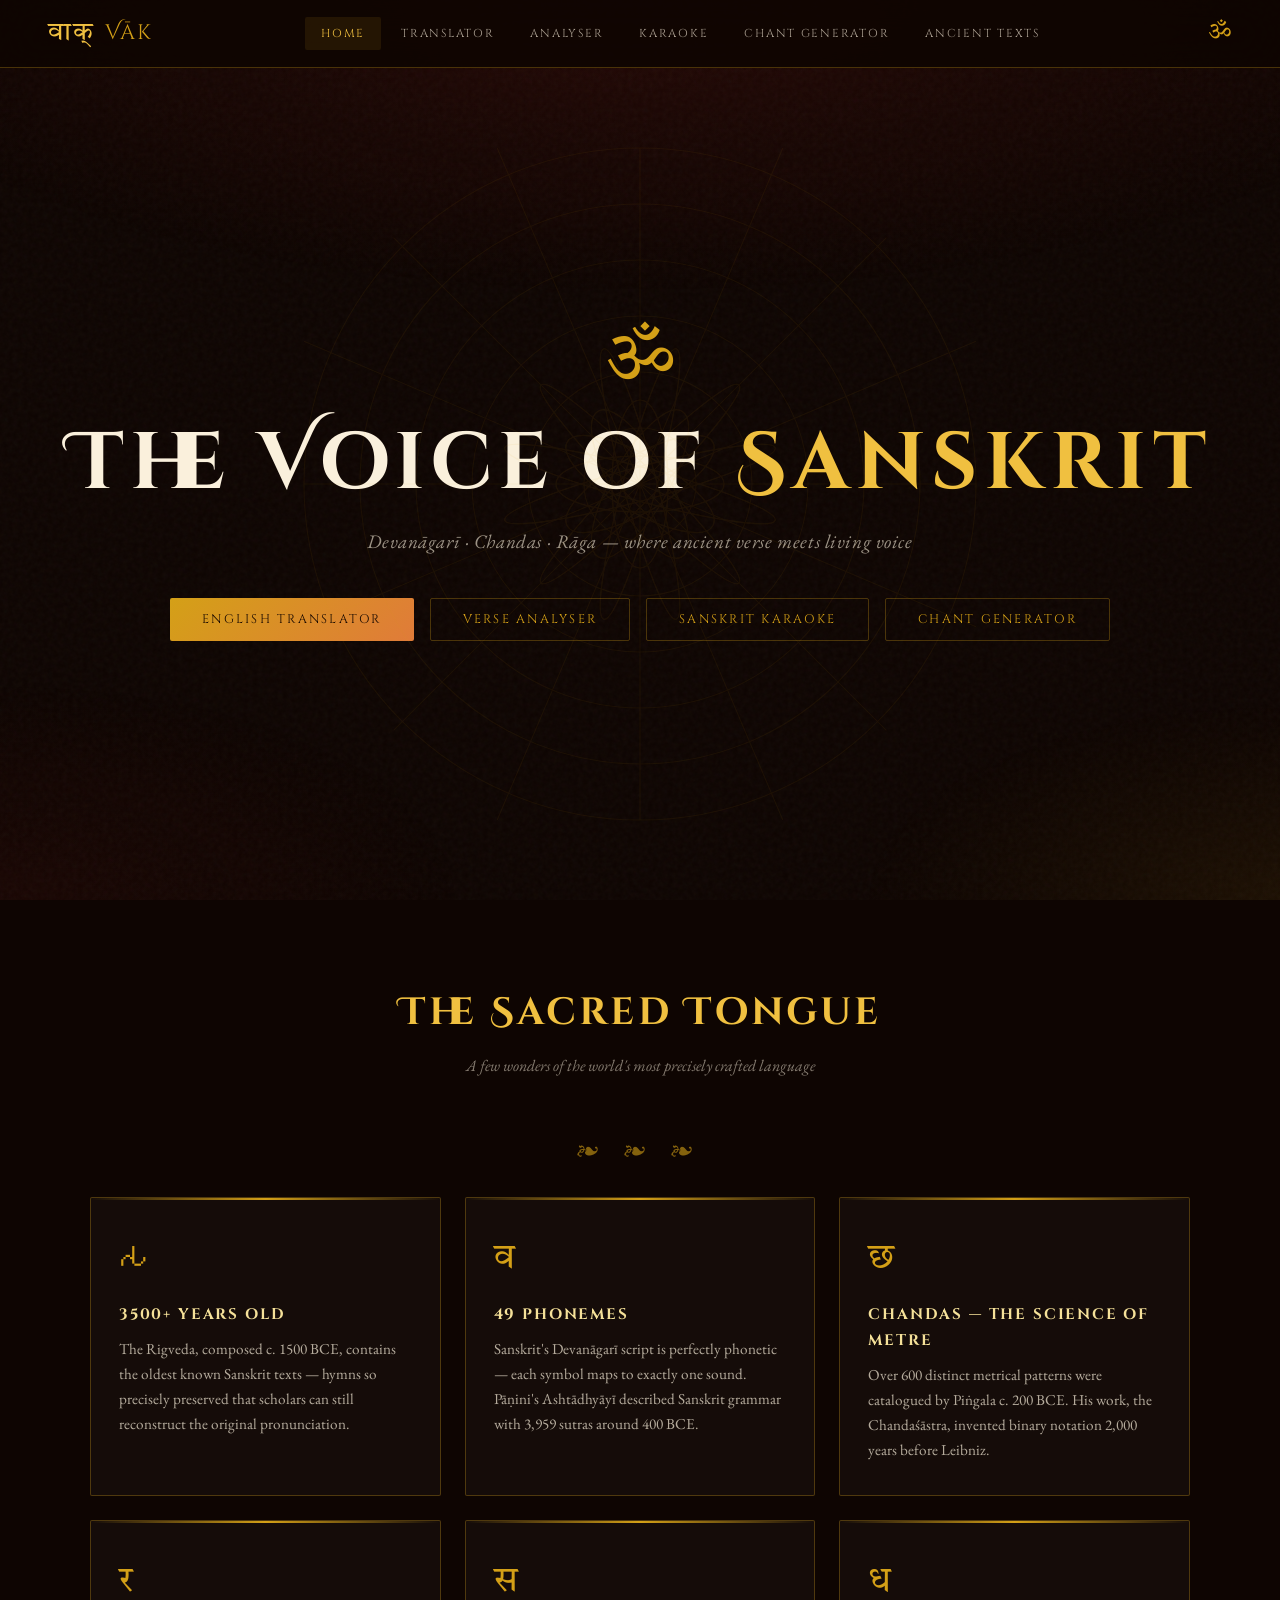
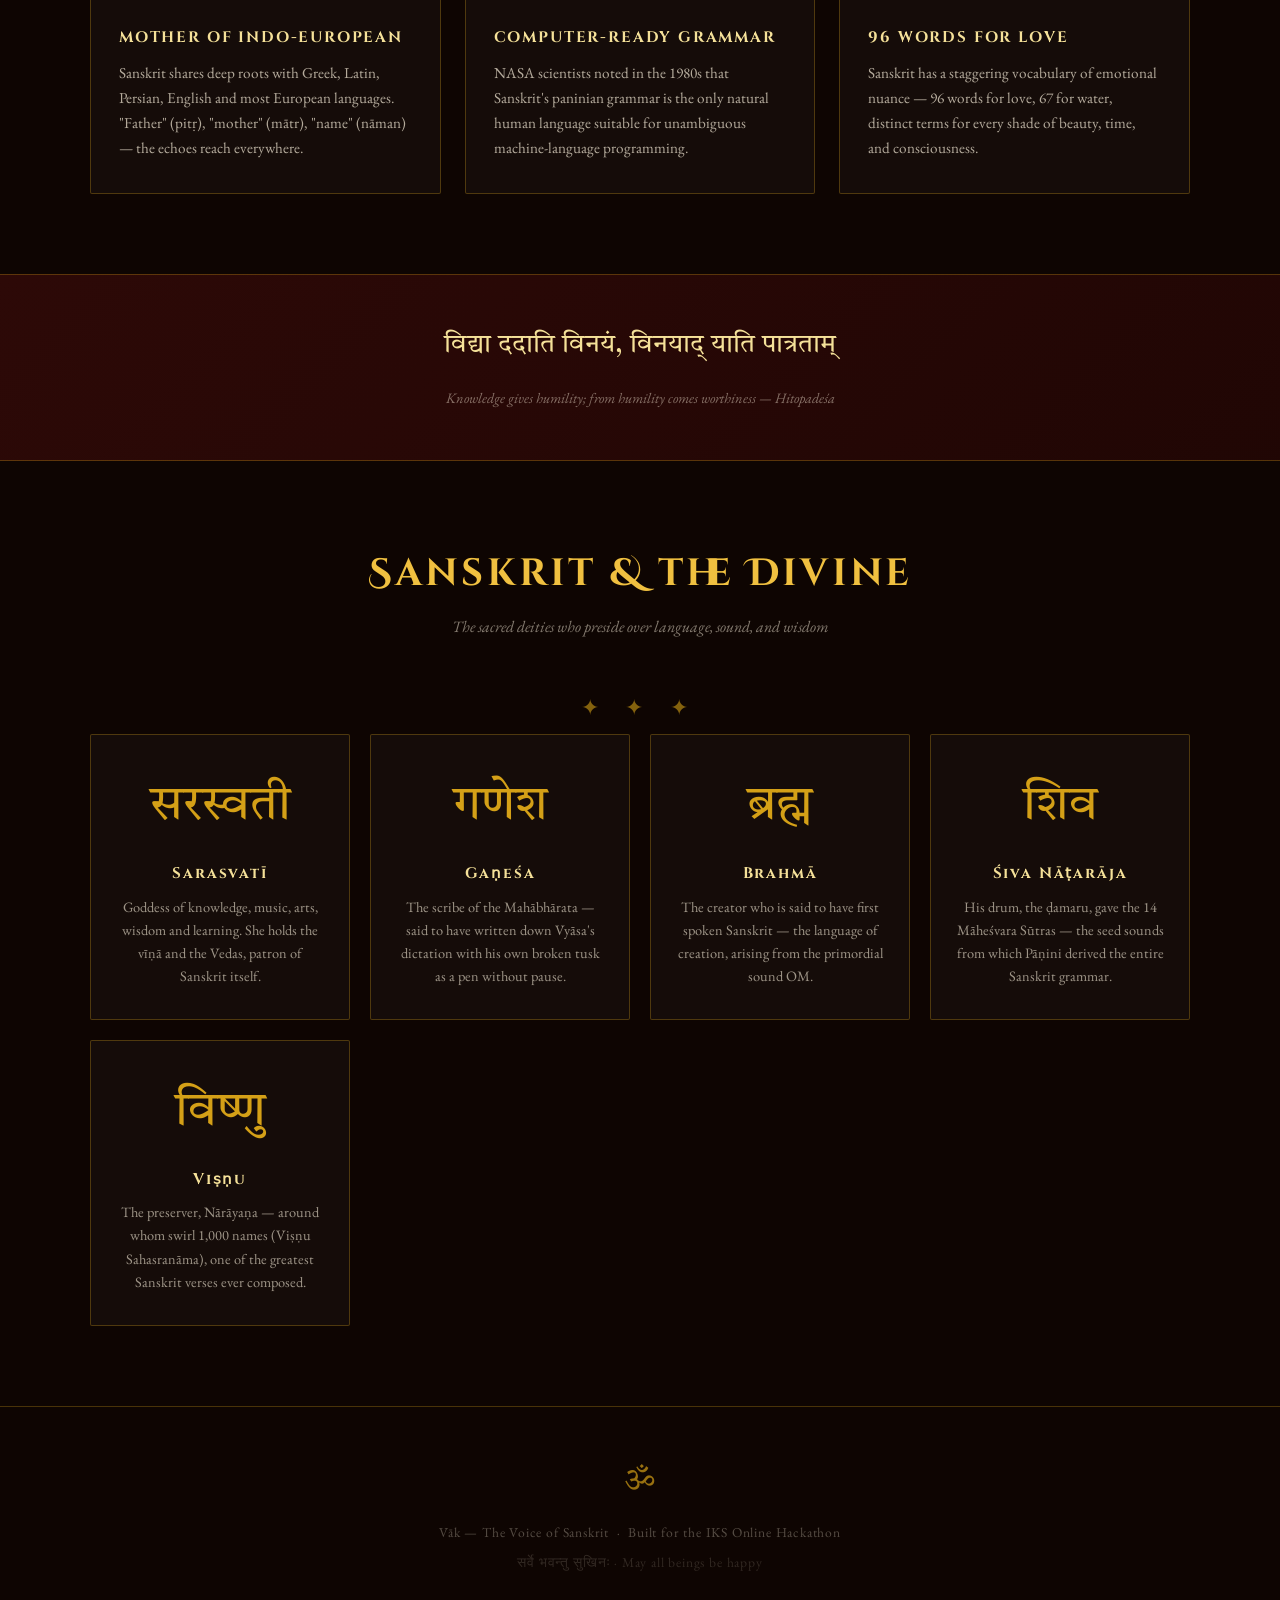
==== commit 80d0b0ae: "Updated CSS files" ====
--- a/index.html
+++ b/index.html
@@ -1,1039 +1,1687 @@
 <!DOCTYPE html>
 <html lang="en">
+
 <head>
-<meta charset="UTF-8"/>
-<meta name="viewport" content="width=device-width, initial-scale=1.0"/>
-<title>Vāk — The Voice of Sanskrit</title>
-<link href="https://fonts.googleapis.com/css2?family=Tiro+Devanagari+Sanskrit&family=Cinzel+Decorative:wght@400;700&family=Cinzel:wght@400;600;700&family=EB+Garamond:ital,wght@0,400;0,500;1,400&display=swap" rel="stylesheet"/>
-
-<link rel="stylesheet" href="css/main.css">
-<link rel="stylesheet" href="css/heritage.css">
-<link rel="stylesheet" href="css/generator.css">
-<link rel="stylesheet" href="css/chandas.css">
-<link rel="stylesheet" href="css/karaoke.css">
-<link rel="stylesheet" href="css/summariser.css">
-
-
+  <meta charset="UTF-8" />
+  <meta name="viewport" content="width=device-width, initial-scale=1.0" />
+  <title>Vāk — The Voice of Sanskrit</title>
+  <link
+    href="https://fonts.googleapis.com/css2?family=Tiro+Devanagari+Sanskrit&family=Cinzel+Decorative:wght@400;700&family=Cinzel:wght@400;600;700&family=EB+Garamond:ital,wght@0,400;0,500;1,400&display=swap"
+    rel="stylesheet" />
+
+  <link rel="stylesheet" href="css/main.css">
+  <link rel="stylesheet" href="css/heritage.css">
+  <link rel="stylesheet" href="css/generator.css">
+  <link rel="stylesheet" href="css/chandas.css">
+  <link rel="stylesheet" href="css/karaoke.css">
+  <link rel="stylesheet" href="css/summariser.css">
+  <link rel="stylesheet" href="css/translator.css">
 </head>
+
 <body>
 
-<div class="bg-layer"></div>
-<div class="noise-overlay"></div>
-
-<!-- ═══════════════ NAV ═══════════════ -->
-<nav>
-  <div class="nav-logo" onclick="showPage('home')">
-    <span class="devanagari">वाक्</span>
-    <span>Vāk</span>
-  </div>
-  <ul class="nav-links">
-    <li><a onclick="showPage('home')"    class="active" id="nav-home">Home</a></li>
-    <li><a onclick="showPage('summary')"         id="nav-summary">Analyser</a></li>
-    <li><a onclick="showPage('karaoke')"         id="nav-karaoke">Karaoke</a></li>
-    <li><a onclick="showPage('chant')"           id="nav-chant">Chant Generator</a></li>
-    <li><a onclick="showPage('texts')"           id="nav-texts">Ancient Texts</a></li>
-  </ul>
-  <span class="nav-om">ॐ</span>
-</nav>
-
-<!-- ═══════════════════════════════════
+  <div class="bg-layer"></div>
+  <div class="noise-overlay"></div>
+
+  <!-- ═══════════════ NAV ═══════════════ -->
+  <nav>
+    <div class="nav-logo" onclick="showPage('home')">
+      <span class="devanagari">वाक्</span>
+      <span>Vāk</span>
+    </div>
+    <ul class="nav-links">
+      <li><a onclick="showPage('home')" class="active" id="nav-home">Home</a></li>
+      <li><a onclick="showPage('translator')" id="nav-translator">Translator</a></li>
+      <li><a onclick="showPage('summary')" id="nav-summary">Analyser</a></li>
+      <li><a onclick="showPage('karaoke')" id="nav-karaoke">Karaoke</a></li>
+      <li><a onclick="showPage('chant')" id="nav-chant">Chant Generator</a></li>
+      <li><a onclick="showPage('texts')" id="nav-texts">Ancient Texts</a></li>
+    </ul>
+    <span class="nav-om">ॐ</span>
+  </nav>
+
+  <!-- ═══════════════════════════════════
      PAGE: HOME
 ═══════════════════════════════════════ -->
-<div class="page active" id="page-home">
-
-  <section class="hero">
-    <!-- Mandala SVG -->
-    <svg class="mandala-bg" viewBox="0 0 500 500" xmlns="http://www.w3.org/2000/svg">
-      <g fill="none" stroke="#D4A017" stroke-width="0.8">
-        <circle cx="250" cy="250" r="240"/><circle cx="250" cy="250" r="200"/>
-        <circle cx="250" cy="250" r="160"/><circle cx="250" cy="250" r="120"/>
-        <circle cx="250" cy="250" r="80"/> <circle cx="250" cy="250" r="40"/>
-        <!-- petals -->
-        <g transform="translate(250,250)">
-          <ellipse rx="20" ry="60" transform="rotate(0)"  />
-          <ellipse rx="20" ry="60" transform="rotate(30)" />
-          <ellipse rx="20" ry="60" transform="rotate(60)" />
-          <ellipse rx="20" ry="60" transform="rotate(90)" />
-          <ellipse rx="20" ry="60" transform="rotate(120)"/>
-          <ellipse rx="20" ry="60" transform="rotate(150)"/>
-          <ellipse rx="20" ry="60" transform="rotate(180)"/>
-          <ellipse rx="20" ry="60" transform="rotate(210)"/>
-          <ellipse rx="20" ry="60" transform="rotate(240)"/>
-          <ellipse rx="20" ry="60" transform="rotate(270)"/>
-          <ellipse rx="20" ry="60" transform="rotate(300)"/>
-          <ellipse rx="20" ry="60" transform="rotate(330)"/>
+  <div class="page active" id="page-home">
+
+    <section class="hero">
+      <!-- Mandala SVG -->
+      <svg class="mandala-bg" viewBox="0 0 500 500" xmlns="http://www.w3.org/2000/svg">
+        <g fill="none" stroke="#D4A017" stroke-width="0.8">
+          <circle cx="250" cy="250" r="240" />
+          <circle cx="250" cy="250" r="200" />
+          <circle cx="250" cy="250" r="160" />
+          <circle cx="250" cy="250" r="120" />
+          <circle cx="250" cy="250" r="80" />
+          <circle cx="250" cy="250" r="40" />
+          <!-- petals -->
+          <g transform="translate(250,250)">
+            <ellipse rx="20" ry="60" transform="rotate(0)" />
+            <ellipse rx="20" ry="60" transform="rotate(30)" />
+            <ellipse rx="20" ry="60" transform="rotate(60)" />
+            <ellipse rx="20" ry="60" transform="rotate(90)" />
+            <ellipse rx="20" ry="60" transform="rotate(120)" />
+            <ellipse rx="20" ry="60" transform="rotate(150)" />
+            <ellipse rx="20" ry="60" transform="rotate(180)" />
+            <ellipse rx="20" ry="60" transform="rotate(210)" />
+            <ellipse rx="20" ry="60" transform="rotate(240)" />
+            <ellipse rx="20" ry="60" transform="rotate(270)" />
+            <ellipse rx="20" ry="60" transform="rotate(300)" />
+            <ellipse rx="20" ry="60" transform="rotate(330)" />
+          </g>
+          <!-- outer petals -->
+          <g transform="translate(250,250)">
+            <ellipse rx="12" ry="100" transform="rotate(15)" />
+            <ellipse rx="12" ry="100" transform="rotate(45)" />
+            <ellipse rx="12" ry="100" transform="rotate(75)" />
+            <ellipse rx="12" ry="100" transform="rotate(105)" />
+            <ellipse rx="12" ry="100" transform="rotate(135)" />
+            <ellipse rx="12" ry="100" transform="rotate(165)" />
+            <ellipse rx="12" ry="100" transform="rotate(195)" />
+            <ellipse rx="12" ry="100" transform="rotate(225)" />
+            <ellipse rx="12" ry="100" transform="rotate(255)" />
+            <ellipse rx="12" ry="100" transform="rotate(285)" />
+            <ellipse rx="12" ry="100" transform="rotate(315)" />
+            <ellipse rx="12" ry="100" transform="rotate(345)" />
+          </g>
+          <!-- spokes -->
+          <line x1="250" y1="10" x2="250" y2="490" />
+          <line x1="10" y1="250" x2="490" y2="250" />
+          <line x1="74" y1="74" x2="426" y2="426" />
+          <line x1="426" y1="74" x2="74" y2="426" />
+          <line x1="148" y1="10" x2="352" y2="490" />
+          <line x1="352" y1="10" x2="148" y2="490" />
+          <line x1="10" y1="148" x2="490" y2="352" />
+          <line x1="10" y1="352" x2="490" y2="148" />
         </g>
-        <!-- outer petals -->
-        <g transform="translate(250,250)">
-          <ellipse rx="12" ry="100" transform="rotate(15)"  />
-          <ellipse rx="12" ry="100" transform="rotate(45)"  />
-          <ellipse rx="12" ry="100" transform="rotate(75)"  />
-          <ellipse rx="12" ry="100" transform="rotate(105)" />
-          <ellipse rx="12" ry="100" transform="rotate(135)" />
-          <ellipse rx="12" ry="100" transform="rotate(165)" />
-          <ellipse rx="12" ry="100" transform="rotate(195)" />
-          <ellipse rx="12" ry="100" transform="rotate(225)" />
-          <ellipse rx="12" ry="100" transform="rotate(255)" />
-          <ellipse rx="12" ry="100" transform="rotate(285)" />
-          <ellipse rx="12" ry="100" transform="rotate(315)" />
-          <ellipse rx="12" ry="100" transform="rotate(345)" />
-        </g>
-        <!-- spokes -->
-        <line x1="250" y1="10"  x2="250" y2="490"/>
-        <line x1="10"  y1="250" x2="490" y2="250"/>
-        <line x1="74"  y1="74"  x2="426" y2="426"/>
-        <line x1="426" y1="74"  x2="74"  y2="426"/>
-        <line x1="148" y1="10"  x2="352" y2="490"/>
-        <line x1="352" y1="10"  x2="148" y2="490"/>
-        <line x1="10"  y1="148" x2="490" y2="352"/>
-        <line x1="10"  y1="352" x2="490" y2="148"/>
-      </g>
-    </svg>
-
-    <div class="hero-pre">ॐ</div>
-    <h1 class="hero-title">The Voice of <span class="accent">Sanskrit</span></h1>
-    <p class="hero-sub">Devanāgarī · Chandas · Rāga — where ancient verse meets living voice</p>
-    <div class="hero-cta">
-      <button class="btn btn-primary" onclick="showPage('summary')">Verse Analyser</button>
-      <button class="btn btn-outline" onclick="showPage('karaoke')">Sanskrit Karaoke</button>
-      <button class="btn btn-outline" onclick="showPage('chant')">Chant Generator</button>
+      </svg>
+
+      <div class="hero-pre">ॐ</div>
+      <h1 class="hero-title">The Voice of <span class="accent">Sanskrit</span></h1>
+      <p class="hero-sub">Devanāgarī · Chandas · Rāga — where ancient verse meets living voice</p>
+      <div class="hero-cta">
+        <button class="btn btn-primary" onclick="showPage('translator')">English Translator</button>
+        <button class="btn btn-outline" onclick="showPage('summary')">Verse Analyser</button>
+        <button class="btn btn-outline" onclick="showPage('karaoke')">Sanskrit Karaoke</button>
+        <button class="btn btn-outline" onclick="showPage('chant')">Chant Generator</button>
+      </div>
+    </section>
+
+    <!-- Quick Facts -->
+    <section class="section">
+      <div class="section-inner">
+        <h2 class="section-title">The Sacred Tongue</h2>
+        <p class="section-subtitle">A few wonders of the world's most precisely crafted language</p>
+        <div class="ornament">❧ ❧ ❧</div>
+        <div class="facts-strip">
+          <div class="fact-card">
+            <span class="fact-icon">𑀲</span>
+            <h3>3500+ Years Old</h3>
+            <p>The Rigveda, composed c. 1500 BCE, contains the oldest known Sanskrit texts — hymns so precisely
+              preserved that scholars can still reconstruct the original pronunciation.</p>
+          </div>
+          <div class="fact-card">
+            <span class="fact-icon">व</span>
+            <h3>49 Phonemes</h3>
+            <p>Sanskrit's Devanāgarī script is perfectly phonetic — each symbol maps to exactly one sound. Pāṇini's
+              Ashtādhyāyī described Sanskrit grammar with 3,959 sutras around 400 BCE.</p>
+          </div>
+          <div class="fact-card">
+            <span class="fact-icon">छ</span>
+            <h3>Chandas — The Science of Metre</h3>
+            <p>Over 600 distinct metrical patterns were catalogued by Piṅgala c. 200 BCE. His work, the Chandaśāstra,
+              invented binary notation 2,000 years before Leibniz.</p>
+          </div>
+          <div class="fact-card">
+            <span class="fact-icon">र</span>
+            <h3>Mother of Indo-European</h3>
+            <p>Sanskrit shares deep roots with Greek, Latin, Persian, English and most European languages. "Father"
+              (pitṛ), "mother" (mātr), "name" (nāman) — the echoes reach everywhere.</p>
+          </div>
+          <div class="fact-card">
+            <span class="fact-icon">स</span>
+            <h3>Computer-Ready Grammar</h3>
+            <p>NASA scientists noted in the 1980s that Sanskrit's paninian grammar is the only natural human language
+              suitable for unambiguous machine-language programming.</p>
+          </div>
+          <div class="fact-card">
+            <span class="fact-icon">ध</span>
+            <h3>96 Words for Love</h3>
+            <p>Sanskrit has a staggering vocabulary of emotional nuance — 96 words for love, 67 for water, distinct
+              terms for every shade of beauty, time, and consciousness.</p>
+          </div>
+        </div>
+      </div>
+    </section>
+
+    <!-- Quote -->
+    <div class="quote-banner">
+      <blockquote>विद्या ददाति विनयं, विनयाद् याति पात्रताम्</blockquote>
+      <cite>Knowledge gives humility; from humility comes worthiness — Hitopadeśa</cite>
     </div>
-  </section>
-
-  <!-- Quick Facts -->
-  <section class="section">
-    <div class="section-inner">
-      <h2 class="section-title">The Sacred Tongue</h2>
-      <p class="section-subtitle">A few wonders of the world's most precisely crafted language</p>
-      <div class="ornament">❧ ❧ ❧</div>
-      <div class="facts-strip">
-        <div class="fact-card">
-          <span class="fact-icon">𑀲</span>
-          <h3>3500+ Years Old</h3>
-          <p>The Rigveda, composed c. 1500 BCE, contains the oldest known Sanskrit texts — hymns so precisely preserved that scholars can still reconstruct the original pronunciation.</p>
-        </div>
-        <div class="fact-card">
-          <span class="fact-icon">व</span>
-          <h3>49 Phonemes</h3>
-          <p>Sanskrit's Devanāgarī script is perfectly phonetic — each symbol maps to exactly one sound. Pāṇini's Ashtādhyāyī described Sanskrit grammar with 3,959 sutras around 400 BCE.</p>
-        </div>
-        <div class="fact-card">
-          <span class="fact-icon">छ</span>
-          <h3>Chandas — The Science of Metre</h3>
-          <p>Over 600 distinct metrical patterns were catalogued by Piṅgala c. 200 BCE. His work, the Chandaśāstra, invented binary notation 2,000 years before Leibniz.</p>
-        </div>
-        <div class="fact-card">
-          <span class="fact-icon">र</span>
-          <h3>Mother of Indo-European</h3>
-          <p>Sanskrit shares deep roots with Greek, Latin, Persian, English and most European languages. "Father" (pitṛ), "mother" (mātr), "name" (nāman) — the echoes reach everywhere.</p>
-        </div>
-        <div class="fact-card">
-          <span class="fact-icon">स</span>
-          <h3>Computer-Ready Grammar</h3>
-          <p>NASA scientists noted in the 1980s that Sanskrit's paninian grammar is the only natural human language suitable for unambiguous machine-language programming.</p>
-        </div>
-        <div class="fact-card">
-          <span class="fact-icon">ध</span>
-          <h3>96 Words for Love</h3>
-          <p>Sanskrit has a staggering vocabulary of emotional nuance — 96 words for love, 67 for water, distinct terms for every shade of beauty, time, and consciousness.</p>
+
+    <!-- Deity connections -->
+    <section class="section">
+      <div class="section-inner">
+        <h2 class="section-title">Sanskrit & the Divine</h2>
+        <p class="section-subtitle">The sacred deities who preside over language, sound, and wisdom</p>
+        <div class="ornament">✦ ✦ ✦</div>
+        <div class="deity-grid">
+          <div class="deity-card">
+            <span class="deity-symbol">सरस्वती</span>
+            <h3>Sarasvatī</h3>
+            <p>Goddess of knowledge, music, arts, wisdom and learning. She holds the vīṇā and the Vedas, patron of
+              Sanskrit itself.</p>
+          </div>
+          <div class="deity-card">
+            <span class="deity-symbol">गणेश</span>
+            <h3>Gaṇeśa</h3>
+            <p>The scribe of the Mahābhārata — said to have written down Vyāsa's dictation with his own broken tusk as a
+              pen without pause.</p>
+          </div>
+          <div class="deity-card">
+            <span class="deity-symbol">ब्रह्म</span>
+            <h3>Brahmā</h3>
+            <p>The creator who is said to have first spoken Sanskrit — the language of creation, arising from the
+              primordial sound OM.</p>
+          </div>
+          <div class="deity-card">
+            <span class="deity-symbol">शिव</span>
+            <h3>Śiva Nāṭarāja</h3>
+            <p>His drum, the ḍamaru, gave the 14 Māheśvara Sūtras — the seed sounds from which Pāṇini derived the entire
+              Sanskrit grammar.</p>
+          </div>
+          <div class="deity-card">
+            <span class="deity-symbol">विष्णु</span>
+            <h3>Viṣṇu</h3>
+            <p>The preserver, Nārāyaṇa — around whom swirl 1,000 names (Viṣṇu Sahasranāma), one of the greatest Sanskrit
+              verses ever composed.</p>
+          </div>
         </div>
       </div>
+    </section>
+
+  </div>
+
+  <!-- ═══════════════════════════════════
+     PAGE: TRANSLATOR
+═══════════════════════════════════════ -->
+  <div class="page" id="page-translator">
+    <div class="page-banner">
+      <span class="devanagari-title">अनुवादक</span>
+      <h1>English to Sanskrit Translator</h1>
+      <p>Enter an English word to discover its Sanskrit equivalent, meaning, and roots</p>
     </div>
-  </section>
-
-  <!-- Quote -->
-  <div class="quote-banner">
-    <blockquote>विद्या ददाति विनयं, विनयाद् याति पात्रताम्</blockquote>
-    <cite>Knowledge gives humility; from humility comes worthiness — Hitopadeśa</cite>
-  </div>
-
-  <!-- Deity connections -->
-  <section class="section">
-    <div class="section-inner">
-      <h2 class="section-title">Sanskrit & the Divine</h2>
-      <p class="section-subtitle">The sacred deities who preside over language, sound, and wisdom</p>
-      <div class="ornament">✦ ✦ ✦</div>
-      <div class="deity-grid">
-        <div class="deity-card">
-          <span class="deity-symbol">सरस्वती</span>
-          <h3>Sarasvatī</h3>
-          <p>Goddess of knowledge, music, arts, wisdom and learning. She holds the vīṇā and the Vedas, patron of Sanskrit itself.</p>
-        </div>
-        <div class="deity-card">
-          <span class="deity-symbol">गणेश</span>
-          <h3>Gaṇeśa</h3>
-          <p>The scribe of the Mahābhārata — said to have written down Vyāsa's dictation with his own broken tusk as a pen without pause.</p>
-        </div>
-        <div class="deity-card">
-          <span class="deity-symbol">ब्रह्म</span>
-          <h3>Brahmā</h3>
-          <p>The creator who is said to have first spoken Sanskrit — the language of creation, arising from the primordial sound OM.</p>
-        </div>
-        <div class="deity-card">
-          <span class="deity-symbol">शिव</span>
-          <h3>Śiva Nāṭarāja</h3>
-          <p>His drum, the ḍamaru, gave the 14 Māheśvara Sūtras — the seed sounds from which Pāṇini derived the entire Sanskrit grammar.</p>
-        </div>
-        <div class="deity-card">
-          <span class="deity-symbol">विष्णु</span>
-          <h3>Viṣṇu</h3>
-          <p>The preserver, Nārāyaṇa — around whom swirl 1,000 names (Viṣṇu Sahasranāma), one of the greatest Sanskrit verses ever composed.</p>
+    <div class="tool-container" style="max-width:800px">
+      <div class="translator-form">
+        <label class="form-label">Search English Word</label>
+        <div style="display:flex; gap:1rem; align-items:center;">
+          <input type="text" id="engInput" placeholder="e.g. love, peace, water, knowledge..." class="translator-input"
+            onkeypress="if(event.key === 'Enter') translateWord()" />
+          <button class="btn btn-primary" onclick="translateWord()">Translate</button>
+        </div>
+        <div class="suggestion-chips">
+          <span class="suggestion-chip" onclick="document.getElementById('engInput').value=this.innerText;">love</span>
+          <span class="suggestion-chip" onclick="document.getElementById('engInput').value=this.innerText;">peace</span>
+          <span class="suggestion-chip" onclick="document.getElementById('engInput').value=this.innerText;">water</span>
+          <span class="suggestion-chip" onclick="document.getElementById('engInput').value=this.innerText;">fire</span>
+          <span class="suggestion-chip" onclick="document.getElementById('engInput').value=this.innerText;">knowledge</span>
+          <span class="suggestion-chip" onclick="document.getElementById('engInput').value=this.innerText;">devotion</span>
         </div>
       </div>
-    </div>
-  </section>
-
-</div>
-
-<!-- ═══════════════════════════════════
-     PAGE: SUMMARISER
-═══════════════════════════════════════ -->
-<div class="page" id="page-summary">
-  <div class="page-banner">
-    <span class="devanagari-title">विश्लेषण</span>
-    <h1>Verse Analyser</h1>
-    <p>Speak, record, or type a Sanskrit verse — get instant English translation, Chandas analysis, and word-by-word breakdown</p>
-  </div>
-
-  <div class="tool-container">
-
-    <!-- ── Sanskrit Voice Detector ── -->
-<div id="svd-block">
-  <div class="svd-wrapper">
-
-    <div class="svd-header">
-      <span class="svd-title-icon">🎙</span>
-      <div>
-        <div class="svd-title">Sanskrit Voice Detector</div>
-        <div class="svd-subtitle">Chant or speak a śloka — detected, transcribed & analysed instantly</div>
+
+      <div class="error-box" id="transError" style="margin-top:1rem; display:none;"></div>
+
+      <div id="transLoader" style="display:none;" class="trans-loader-wrap">
+        <div class="trans-spinner"></div>
+        <div>Consulting the ancient texts...</div>
       </div>
-      <div class="svd-lang-badge">देवनागरी</div>
-    </div>
-
-    <div class="svd-visualizer" id="svd-visualizer">
-      <div class="svd-vis-bars" id="svd-bars"></div>
-      <div class="svd-vis-idle" id="svd-idle">
-        <span class="svd-idle-om">ॐ</span>
-        <span class="svd-idle-text">Press record to begin chanting</span>
-      </div>
-    </div>
-
-    <div class="svd-status-row">
-      <div class="svd-status-dot" id="svd-dot"></div>
-      <div class="svd-status-text" id="svd-status">Ready — click Start Recording and chant your śloka</div>
-      <div class="svd-timer" id="svd-timer">0:00</div>
-    </div>
-
-    <div class="svd-transcript-wrap" id="svd-transcript-wrap" style="display:none">
-      <div class="svd-transcript-label">
-        <span>Detected Sanskrit</span>
-        <span class="svd-confidence" id="svd-confidence"></span>
-      </div>
-      <div class="svd-transcript" id="svd-transcript"></div>
-      <div class="svd-transcript-roman" id="svd-transcript-roman"></div>
-    </div>
-
-    <div class="svd-phoneme-strip" id="svd-phoneme-strip" style="display:none">
-      <div class="svd-phoneme-label">Phoneme Analysis</div>
-      <div class="svd-phonemes" id="svd-phonemes"></div>
-    </div>
-
-    <!-- ── English Translation (auto-filled after Analyse) ── -->
-    <div id="svd-translation-box" style="display:none; margin-bottom:1rem;">
-      <div style="font-family:'Cinzel',serif;font-size:0.65rem;letter-spacing:0.2em;color:#E07B39;text-transform:uppercase;margin-bottom:0.5rem;display:flex;align-items:center;gap:0.6rem;">
-        English Translation
-        <span style="flex:1;height:1px;background:rgba(212,160,23,0.2);"></span>
-      </div>
-      <div id="svd-translation-text"
-           style="background:rgba(0,0,0,0.35);border:1px solid rgba(212,160,23,0.2);border-radius:3px;
-                  padding:1rem 1.2rem;font-family:'EB Garamond',serif;font-size:1.05rem;
-                  color:#FAF0DC;line-height:1.75;min-height:2.8rem;font-style:italic;"></div>
-      <div id="svd-meaning-text"
-           style="margin-top:0.6rem;background:rgba(0,0,0,0.2);border:1px solid rgba(212,160,23,0.12);border-radius:3px;
-                  padding:0.75rem 1.2rem;font-size:0.9rem;color:rgba(250,240,220,0.6);line-height:1.65;display:none;"></div>
-    </div>
-
-    <div class="svd-controls">
-      <button class="svd-btn svd-btn-record" id="svd-record-btn">
-        <span class="svd-btn-icon" id="svd-btn-icon">⏺</span>
-        <span id="svd-btn-label">Start Recording</span>
-      </button>
-      <button class="svd-btn svd-btn-clear" id="svd-clear-btn" style="display:none">✕ Clear</button>
-      <button class="svd-btn svd-btn-analyse" id="svd-analyse-btn" style="display:none">
-        विश्लेष — Analyse Detected Verse
-      </button>
-    </div>
-
-    <div class="svd-tip">
-      💡 Works best in Chrome. Speak clearly — auto-stops after 3 seconds of silence.
-    </div>
-
-  </div>
-</div>
-<!-- ── End Voice Detector ── -->
-    <!-- Upload zone -->
-    <div class="upload-zone" id="uploadZone" onclick="document.getElementById('audioInput').click()">
-      <span class="upload-icon">🎙</span>
-      <p><strong>Drop an audio file</strong> or click to browse</p>
-      <p style="font-size:0.82rem;margin-top:0.3rem;opacity:0.6">.wav · .mp3 · .m4a · .ogg · .flac</p>
-    </div>
-    <input type="file" id="audioInput" accept="audio/*"/>
-    <div class="file-badge" id="fileBadge">📁 <span id="fileName"></span></div>
-
-    <div class="or-line">or enter Sanskrit text directly</div>
-    <textarea id="sktInput" rows="3" placeholder="अत्र संस्कृतश्लोकं लिखत…"></textarea>
-
-    <button class="btn-tool" id="analyzeBtn" onclick="analyzeVerse()">
-      विश्लेष — Analyse Verse
-    </button>
-    <div class="error-box" id="summaryError"></div>
-
-    <!-- Loader -->
-    <div class="loader" id="summaryLoader">
-      <div class="loader-ring"></div>
-      <p>Invoking the Chandas… consulting the scholars…</p>
-    </div>
-
-    <!-- Results -->
-    <div class="results-panel" id="summaryResults">
-      <div class="result-verse">
-        <div class="skt" id="r-verse"></div>
-        <div class="translit" id="r-translit"></div>
-        <div class="source-pill" id="r-source"></div>
-      </div>
-      <div class="result-grid">
-        <div class="rcard">
-          <div class="rcard-label">English Translation</div>
-          <div class="rcard-body" id="r-translation"></div>
-        </div>
-        <div class="rcard">
-          <div class="rcard-label">Deeper Meaning</div>
-          <div class="rcard-body" id="r-meaning"></div>
-        </div>
+
+      <div class="results-panel" id="transResults" style="display:none; margin-top:2rem;">
         <div class="rcard full">
-          <div class="rcard-label">Chandas · Metrical Analysis</div>
-          <div class="meter-name" id="r-meter"></div>
-          <div class="meter-pill" id="r-pattern"></div>
-          <div class="rcard-body" id="r-meter-desc" style="margin-top:0.5rem;font-style:italic;opacity:0.7;font-size:0.92rem;"></div>
-          <div class="meter-stats">
-            <div class="mstat"><span class="mstat-val" id="r-padas"></span><span class="mstat-lbl">Pādas</span></div>
-            <div class="mstat"><span class="mstat-val" id="r-syllables"></span><span class="mstat-lbl">Syllables</span></div>
-          </div>
-        </div>
-        <div class="rcard full">
-          <div class="rcard-label">Simplified Sanskrit</div>
-          <div class="rcard-body skt" id="r-simplified"></div>
-        </div>
-        <div class="rcard full">
-          <div class="rcard-label">Word by Word</div>
-          <div class="word-chips" id="r-words"></div>
-        </div>
-      </div>
-    </div>
-
-  </div>
-</div>
-
-<!-- ═══════════════════════════════════
-     PAGE: KARAOKE
-═══════════════════════════════════════ -->
-<div class="page" id="page-karaoke">
-  <div class="page-banner">
-    <span class="devanagari-title">कराओके</span>
-    <h1>Sanskrit Karaoke</h1>
-    <p>Follow the highlighted words as they are chanted — learn pronunciation, rhythm, and meaning in real time</p>
-  </div>
-
-  <div class="tool-container" style="max-width:960px">
-
-    <div style="display:grid;grid-template-columns:1fr 2fr;gap:1.5rem;" id="karaokeLayout">
-
-      <!-- Verse selector -->
-      <div>
-        <div style="font-family:'Cinzel',serif;font-size:0.7rem;letter-spacing:0.2em;color:var(--saffron);text-transform:uppercase;margin-bottom:1rem;">Select a Verse</div>
-        <div class="karaoke-verses" id="kVerseList"></div>
-      </div>
-
-      <!-- Stage -->
-      <div>
-        <div class="karaoke-stage">
-          <div class="k-line" id="kLine">
-            <span class="k-word waiting">Select a verse to begin...</span>
-          </div>
-          <div class="k-meaning" id="kMeaning"></div>
-          <div class="k-progress"><div class="k-progress-bar" id="kBar"></div></div>
-        </div>
-
-        <div class="karaoke-controls">
-          <button class="k-btn" id="kPlay"  onclick="karaoke.play()">▶ Play</button>
-          <button class="k-btn" id="kPause" onclick="karaoke.pause()" style="display:none">⏸ Pause</button>
-          <button class="k-btn" onclick="karaoke.reset()">↺ Reset</button>
-          <span class="speed-label">Speed:</span>
-          <button class="k-btn" onclick="karaoke.setSpeed(0.6)">Slow</button>
-          <button class="k-btn" onclick="karaoke.setSpeed(1)">Normal</button>
-          <button class="k-btn" onclick="karaoke.setSpeed(1.6)">Fast</button>
-        </div>
-
-        <!-- Meaning panel -->
-        <div class="rcard" style="margin-top:1.5rem;">
-          <div class="rcard-label">Current Verse · Full Meaning</div>
-          <div class="rcard-body" id="kFullMeaning" style="font-style:italic;opacity:0.7;">Choose a verse from the list to see its meaning.</div>
+          <div class="rcard-label">Sanskrit Vocabulary</div>
+          <div class="trans-sanskrit" id="trans-skt-word"></div>
+          <div class="trans-roman" id="trans-roman-word"></div>
+
+          <div style="display:grid; grid-template-columns:1fr 1fr; gap:1rem;">
+            <div class="rcard" style="background:rgba(0,0,0,0.2);">
+              <div class="rcard-label">Root (Dhātu)</div>
+              <div class="rcard-body cr" id="trans-root-word"
+                style="font-size:1.4rem; padding-top:0.5rem; color:var(--saffron);"></div>
+            </div>
+            <div class="rcard" style="background:rgba(0,0,0,0.2);">
+              <div class="rcard-label">Context / Meaning</div>
+              <div class="rcard-body trans-meaning-text" id="trans-meaning-word"></div>
+            </div>
+          </div>
         </div>
       </div>
     </div>
   </div>
-</div>
-
-<!-- ═══════════════════════════════════
-     PAGE: CHANT GENERATOR
+
+  <!-- ═══════════════════════════════════
+     PAGE: SUMMARISER
 ═══════════════════════════════════════ -->
-<div class="page" id="page-chant">
-  <div class="page-banner">
-    <span class="devanagari-title">मन्त्र</span>
-    <h1>Sanskrit Chant Generator</h1>
-    <p>Compose a Sanskrit verse with metrical and melodic constraints — rhythm from Chandas, pitch from Rāga</p>
-  </div>
-
-  <div class="tool-container">
-    <div class="chant-form">
-      <div class="form-row">
-        <label class="form-label">Sanskrit Verse (Devanāgarī)</label>
-        <textarea id="chantVerse" rows="3" placeholder="ॐ भूर्भुवः स्वः तत्सवितुर्वरेण्यम्…"></textarea>
+  <div class="page" id="page-summary">
+    <div class="page-banner">
+      <span class="devanagari-title">विश्लेषण</span>
+      <h1>Verse Analyser</h1>
+      <p>Speak or type a Sanskrit verse — receive instant English translation, sandhi breakdown, and word-by-word
+        analysis</p>
+    </div>
+
+    <div class="tool-container">
+
+      <!-- ── Sanskrit Voice Detector ── -->
+      <div id="svd-block">
+        <div class="svd-wrapper">
+
+          <div class="svd-header">
+            <span class="svd-title-icon">🎙</span>
+            <div>
+              <div class="svd-title">Sanskrit Voice Detector</div>
+              <div class="svd-subtitle">Chant or speak a śloka — detected, transcribed & analysed instantly</div>
+            </div>
+            <div class="svd-lang-badge">देवनागरी</div>
+          </div>
+
+          <div class="svd-visualizer" id="svd-visualizer">
+            <div class="svd-vis-bars" id="svd-bars"></div>
+            <div class="svd-vis-idle" id="svd-idle">
+              <span class="svd-idle-om">ॐ</span>
+              <span class="svd-idle-text">Press record to begin chanting</span>
+            </div>
+          </div>
+
+          <div class="svd-status-row">
+            <div class="svd-status-dot" id="svd-dot"></div>
+            <div class="svd-status-text" id="svd-status">Ready — click Start Recording and chant your śloka</div>
+            <div class="svd-timer" id="svd-timer">0:00</div>
+          </div>
+
+          <div class="svd-transcript-wrap" id="svd-transcript-wrap" style="display:none">
+            <div class="svd-transcript-label">
+              <span>Detected Sanskrit</span>
+              <span class="svd-confidence" id="svd-confidence"></span>
+            </div>
+            <div class="svd-transcript" id="svd-transcript"></div>
+            <div class="svd-transcript-roman" id="svd-transcript-roman"></div>
+          </div>
+
+          <div class="svd-phoneme-strip" id="svd-phoneme-strip" style="display:none">
+            <div class="svd-phoneme-label">Phoneme Analysis</div>
+            <div class="svd-phonemes" id="svd-phonemes"></div>
+          </div>
+
+          <div class="svd-controls">
+            <button class="svd-btn svd-btn-record" id="svd-record-btn">
+              <span class="svd-btn-icon" id="svd-btn-icon">⏺</span>
+              <span id="svd-btn-label">Start Recording</span>
+            </button>
+            <button class="svd-btn svd-btn-clear" id="svd-clear-btn" style="display:none">✕ Clear</button>
+            <button class="svd-btn svd-btn-analyse" id="svd-analyse-btn" style="display:none">
+              विश्लेष — Analyse Detected Verse
+            </button>
+          </div>
+
+          <!-- Browser compatibility note (shown only for unsupported browsers) -->
+          <div class="svd-browser-note" id="svd-browser-note"></div>
+
+          <!-- Manual text fallback (shown for Brave / Firefox / unsupported) -->
+          <div class="svd-manual-block" id="svd-manual-block">
+            <label class="svd-manual-label">✍ Type or Paste Sanskrit Verse Instead</label>
+            <textarea class="svd-manual-input" id="svd-manual-input" rows="3"
+              placeholder="अत्र संस्कृतश्लोकं लिखत… (Type or paste Devanāgarī or romanised Sanskrit)"></textarea>
+            <button class="svd-manual-submit" id="svd-manual-submit">
+              ✦ Use This Text → Analyse
+            </button>
+          </div>
+
+          <div class="svd-tip">
+            💡 Voice works in Chrome &amp; Edge. Safari: allow mic when prompted. Brave: lower Shields for this site.
+          </div>
+
+        </div>
       </div>
-      <div style="display:grid;grid-template-columns:1fr 1fr;gap:1rem;">
-        <div class="form-row">
-          <label class="form-label">Chandas (Metrical Framework)</label>
-          <select class="select-styled" id="chandas">
-            <option value="anushtubh">Anuṣṭubh (Śloka) — 8×4 syllables</option>
-            <option value="trishtubh">Triṣṭubh — 11×4 syllables</option>
-            <option value="jagati">Jagatī — 12×4 syllables</option>
-            <option value="mandakranta">Mandākrāntā — 17 syllables/line</option>
-            <option value="shardula">Śārdūlavikrīḍita — 19 syllables/line</option>
-            <option value="vasantatilaka">Vasantatilakā — 14 syllables/line</option>
-            <option value="gayatri">Gāyatrī — 8×3 syllables</option>
-          </select>
-        </div>
-        <div class="form-row">
-          <label class="form-label">Rāga (Melodic Framework)</label>
-          <select class="select-styled" id="raga">
-            <option value="bhairav">Bhairav — dawn, serenity, devotion</option>
-            <option value="yaman">Yāman — evening, romance, longing</option>
-            <option value="bhairavi">Bhairavī — morning, pathos, farewell</option>
-            <option value="darbari">Darbārī Kānaḍā — midnight, grandeur</option>
-            <option value="yaman_kalyan">Yāman Kalyāṇ — evening, beauty</option>
-            <option value="malkauns">Mālkauṃs — midnight, deep meditation</option>
-            <option value="bihag">Bihāg — night, romance, joy</option>
-          </select>
-        </div>
+      <!-- ── End Voice Detector ── -->
+      <!-- Upload zone -->
+      <div class="upload-zone" id="uploadZone" onclick="document.getElementById('audioInput').click()">
+        <span class="upload-icon">🎙</span>
+        <p><strong>Drop an audio file</strong> or click to browse</p>
+        <p style="font-size:0.82rem;margin-top:0.3rem;opacity:0.6">.wav · .mp3 · .m4a · .ogg · .flac</p>
       </div>
-      <div class="form-row">
-        <label class="form-label">Tāla (Rhythmic Cycle)</label>
-        <select class="select-styled" id="tala">
-          <option value="ektaal">Ektāl — 12 beats</option>
-          <option value="teentaal">Tīntāl — 16 beats (most common)</option>
-          <option value="jhaptaal">Jhaptāl — 10 beats</option>
-          <option value="rupak">Rūpak — 7 beats</option>
-          <option value="chautaal">Cautāl — 12 beats (dhrupad)</option>
-        </select>
+      <input type="file" id="audioInput" accept="audio/*" />
+      <div class="file-badge" id="fileBadge">📁 <span id="fileName"></span></div>
+
+      <div class="or-line">or enter Sanskrit text directly</div>
+      <textarea id="sktInput" rows="3" placeholder="अत्र संस्कृतश्लोकं लिखत…"></textarea>
+
+      <button class="btn-tool" id="analyzeBtn" onclick="analyzeVerse()">
+        विश्लेष — Analyse Verse
+      </button>
+      <div class="error-box" id="summaryError"></div>
+
+      <!-- Loader -->
+      <div class="loader" id="summaryLoader">
+        <div class="loader-ring"></div>
+        <p>Invoking the Chandas… consulting the scholars…</p>
       </div>
-      <!-- NEW ROW 1: Emotion / Rasa -->
-<div class="form-row">
-  <label class="form-label">Rasa (Emotional Quality)</label>
-  <select class="select-styled" id="chantEmotion">
-    <option value="shanta">Śānta — Peace &amp; Serenity</option>
-    <option value="bhakti">Bhakti — Devotion &amp; Love</option>
-    <option value="vira">Vīra — Heroic &amp; Powerful</option>
-    <option value="karuna">Karuṇā — Compassion &amp; Pathos</option>
-    <option value="adbhuta">Adbhuta — Wonder &amp; Awe</option>
-  </select>
-</div>
-
-<!-- NEW ROW 2: Voice Controls (Pitch + Speed sliders) -->
-<div class="form-row">
-  <label class="form-label">Voice Controls</label>
-  <div style="display:grid;grid-template-columns:1fr 1fr 1fr;gap:1.25rem;margin-top:0.3rem;">
-    <div>
-      <div style="display:flex;justify-content:space-between;margin-bottom:0.4rem;">
-        <span style="font-family:'Cinzel',serif;font-size:0.65rem;letter-spacing:0.12em;color:var(--saffron);text-transform:uppercase;">Pitch</span>
-        <span style="font-family:'Cinzel',serif;font-size:0.8rem;color:var(--gold);" id="chantPitchVal">0</span>
+
+      <!-- Results -->
+      <div class="results-panel" id="summaryResults">
+        <div class="result-verse">
+          <div class="skt" id="r-verse"></div>
+          <div class="translit" id="r-translit"></div>
+          <div class="source-pill" id="r-source"></div>
+        </div>
+        <div class="result-grid">
+          <div class="rcard">
+            <div class="rcard-label">English Translation</div>
+            <div class="rcard-body" id="r-translation"></div>
+          </div>
+          <div class="rcard">
+            <div class="rcard-label">Deeper Meaning</div>
+            <div class="rcard-body" id="r-meaning"></div>
+          </div>
+          <div class="rcard full">
+            <div class="rcard-label">Chandas · Metrical Analysis</div>
+            <div class="meter-name" id="r-meter"></div>
+            <div class="meter-pill" id="r-pattern"></div>
+            <div class="rcard-body" id="r-meter-desc"
+              style="margin-top:0.5rem;font-style:italic;opacity:0.7;font-size:0.92rem;"></div>
+            <div class="meter-stats">
+              <div class="mstat"><span class="mstat-val" id="r-padas"></span><span class="mstat-lbl">Pādas</span></div>
+              <div class="mstat"><span class="mstat-val" id="r-syllables"></span><span
+                  class="mstat-lbl">Syllables</span></div>
+            </div>
+          </div>
+          <div class="rcard full">
+            <div class="rcard-label">Simplified Sanskrit</div>
+            <div class="rcard-body skt" id="r-simplified"></div>
+          </div>
+          <div class="rcard full">
+            <div class="rcard-label">Word by Word</div>
+            <div class="word-chips" id="r-words"></div>
+          </div>
+        </div>
       </div>
-      <input type="range" id="chantPitch" min="-8" max="8" value="0" step="1"
-        style="width:100%;accent-color:var(--gold);" oninput="document.getElementById('chantPitchVal').textContent=(this.value>0?'+':'')+this.value"/>
-    </div>
-    <div>
-      <div style="display:flex;justify-content:space-between;margin-bottom:0.4rem;">
-        <span style="font-family:'Cinzel',serif;font-size:0.65rem;letter-spacing:0.12em;color:var(--saffron);text-transform:uppercase;">Speed</span>
-        <span style="font-family:'Cinzel',serif;font-size:0.8rem;color:var(--gold);" id="chantSpeedVal">1.0×</span>
-      </div>
-      <input type="range" id="chantSpeed" min="0.5" max="1.8" value="1.0" step="0.1"
-        style="width:100%;accent-color:var(--gold);" oninput="document.getElementById('chantSpeedVal').textContent=parseFloat(this.value).toFixed(1)+'×'"/>
-    </div>
-    <div>
-      <div style="display:flex;justify-content:space-between;margin-bottom:0.4rem;">
-        <span style="font-family:'Cinzel',serif;font-size:0.65rem;letter-spacing:0.12em;color:var(--saffron);text-transform:uppercase;">Melody</span>
-        <span style="font-family:'Cinzel',serif;font-size:0.8rem;color:var(--gold);" id="chantMelodyVal">50%</span>
-      </div>
-      <input type="range" id="chantMelody" min="0" max="100" value="50" step="5"
-        style="width:100%;accent-color:var(--gold);" oninput="document.getElementById('chantMelodyVal').textContent=this.value+'%'"/>
+
     </div>
   </div>
-</div>
-
-<!-- NEW ROW 3: Language toggle -->
-<div class="form-row">
-  <label class="form-label">Output Language</label>
-  <div style="display:flex;gap:0.6rem;flex-wrap:wrap;">
-    <button type="button" class="k-btn active-btn" id="langSa" onclick="selectChantLang('sa',this)">संस्कृत Sanskrit</button>
-    <button type="button" class="k-btn" id="langHi" onclick="selectChantLang('hi',this)">हिन्दी Hindi</button>
-    <button type="button" class="k-btn" id="langEn" onclick="selectChantLang('en',this)">English</button>
-  </div>
-</div>
-
-<!-- NEW ROW 4: Voice Profile -->
-<div class="form-row">
-  <label class="form-label">Voice Profile</label>
-  <select class="select-styled" id="chantVoiceProfile">
-    <option value="pandit">🧘 Pandit — deep vedic resonance</option>
-    <option value="devi">🌸 Devī — soft, melodious</option>
-    <option value="sage">🔱 Ṛṣi — ancient, slow, wise</option>
-    <option value="narrator">📖 Narrator — clear, measured</option>
-  </select>
-</div>
-<div style="display:grid;grid-template-columns:1fr auto;gap:0.75rem;align-items:end;">
-  <button class="btn-tool" id="chantGenerateBtn" onclick="generateChant()">
-    उत्पन्न करें — Generate Chant Pattern
-  </button>
-  <button class="btn-tool" id="chantSpeakBtn" onclick="speakChant()" disabled
-    style="width:auto;padding:0.95rem 1.5rem;background:linear-gradient(135deg,#1A6B6B,#0D4040);">
-    🔊 Speak
-  </button>
-</div>
-     
+
+  <!-- ═══════════════════════════════════
+     PAGE: KARAOKE
+═══════════════════════════════════════ -->
+  <div class="page" id="page-karaoke">
+    <div class="page-banner">
+      <span class="devanagari-title">कराओके</span>
+      <h1>Sanskrit Karaoke</h1>
+      <p>Follow the highlighted words as they are chanted — learn pronunciation, rhythm, and meaning in real time</p>
     </div>
 
-    <div class="loader" id="chantLoader">
-      <div class="loader-ring"></div>
-      <p>Consulting Pāṇini and the Gandharvas…</p>
-    </div>
-
-    <div class="chant-output" id="chantOutput">
-      <div class="chant-raga-tag" id="chantRagaTag">🎵 Rāga · Chandas Pattern</div>
-      <div class="chant-verse-main" id="chantVerseOut"></div>
-      <div class="notation-line" id="chantNotation"></div>
-
-      <div class="visualizer" id="chantVisualizer">
-        <div class="v-bar" style="height:20px"></div>
-        <div class="v-bar" style="height:35px"></div>
-        <div class="v-bar" style="height:15px"></div>
-        <div class="v-bar" style="height:45px"></div>
-        <div class="v-bar" style="height:28px"></div>
-        <div class="v-bar" style="height:50px"></div>
-        <div class="v-bar" style="height:22px"></div>
-        <div class="v-bar" style="height:40px"></div>
-        <div class="v-bar" style="height:18px"></div>
-        <div class="v-bar" style="height:38px"></div>
-      </div>
-
-      <!-- Audio playback controls — shown after generation -->
-<div id="chantAudioControls" style="display:none;margin-top:1.2rem;">
-  <div style="display:flex;gap:0.75rem;justify-content:center;flex-wrap:wrap;margin-bottom:1rem;">
-    <button class="k-btn" id="chantPlayBtn" onclick="speakChant()">▶ Play</button>
-    <button class="k-btn" onclick="pauseChant()">⏸ Pause</button>
-    <button class="k-btn" onclick="stopChant()">⏹ Stop</button>
-    <button class="k-btn" onclick="downloadChantAudio()">⬇ Save</button>
-  </div>
-  <div id="chantPhonemes" style="display:flex;flex-wrap:wrap;gap:0.5rem;justify-content:center;margin-top:0.5rem;"></div>
-</div>
-
-<!-- AI Analysis card — shown after generation -->
-<div class="rcard" id="chantAiCard" style="display:none;margin-top:1.5rem;text-align:left;">
-  <div class="rcard-label">AI Chant Analysis</div>
-  <div class="rcard-body" id="chantAiBody" style="white-space:pre-line;line-height:1.85;"></div>
-</div>
-
-<!-- Error -->
-<div class="error-box" id="chantError" style="margin-top:1rem;"></div>
-
-      <div class="chant-details" id="chantDetails"></div>
-    </div>
-
-    <!-- Info cards -->
-    <div style="margin-top:3rem">
-      <h3 style="font-family:'Cinzel',serif;font-size:1rem;letter-spacing:0.15em;color:var(--gold-pale);margin-bottom:1.2rem;text-align:center;text-transform:uppercase;">What Is Chandas?</h3>
-      <div style="display:grid;grid-template-columns:repeat(auto-fit,minmax(240px,1fr));gap:1rem;">
-        <div class="rcard">
-          <div class="rcard-label">Guru · Heavy</div>
-          <div class="rcard-body">A <strong style="color:var(--gold)">G (Guru)</strong> syllable is "heavy" — it contains a long vowel (ā, ī, ū) or is followed by a consonant cluster. It takes 2 mātrās (time units).</div>
-        </div>
-        <div class="rcard">
-          <div class="rcard-label">Laghu · Light</div>
-          <div class="rcard-body">A <strong style="color:var(--gold)">L (Laghu)</strong> syllable is "light" — it contains a short vowel (a, i, u) not followed by a cluster. It takes 1 mātrā.</div>
-        </div>
-        <div class="rcard">
-          <div class="rcard-label">Pāda · Foot</div>
-          <div class="rcard-body">A <strong style="color:var(--gold)">Pāda</strong> is a quarter-verse. Most Sanskrit metres have 4 pādas. The Anuṣṭubh śloka (32 syllables, 4×8) is the most widely used metre in all of Sanskrit literature.</div>
-        </div>
-        <div class="rcard">
-          <div class="rcard-label">Gāyatrī Metre</div>
-          <div class="rcard-body">The sacred Gāyatrī mantra uses the Gāyatrī metre: 3 pādas of 8 syllables each (24 total). It is considered the "mother of all metres" in the Vedas.</div>
+    <div class="tool-container" style="max-width:960px">
+
+      <div style="display:grid;grid-template-columns:1fr 2fr;gap:1.5rem;" id="karaokeLayout">
+
+        <!-- Verse selector -->
+        <div>
+          <div
+            style="font-family:'Cinzel',serif;font-size:0.7rem;letter-spacing:0.2em;color:var(--saffron);text-transform:uppercase;margin-bottom:1rem;">
+            Select a Verse</div>
+          <div class="karaoke-verses" id="kVerseList"></div>
+        </div>
+
+        <!-- Stage -->
+        <div>
+          <div class="karaoke-stage">
+            <div class="k-line" id="kLine">
+              <span class="k-word waiting">Select a verse to begin...</span>
+            </div>
+            <div class="k-meaning" id="kMeaning"></div>
+            <div class="k-progress">
+              <div class="k-progress-bar" id="kBar"></div>
+            </div>
+          </div>
+
+          <div class="karaoke-controls">
+            <button class="k-btn" id="kPlay" onclick="karaoke.play()">▶ Play</button>
+            <button class="k-btn" id="kPause" onclick="karaoke.pause()" style="display:none">⏸ Pause</button>
+            <button class="k-btn" onclick="karaoke.reset()">↺ Reset</button>
+            <span class="speed-label">Speed:</span>
+            <button class="k-btn" onclick="karaoke.setSpeed(0.6)">Slow</button>
+            <button class="k-btn" onclick="karaoke.setSpeed(1)">Normal</button>
+            <button class="k-btn" onclick="karaoke.setSpeed(1.6)">Fast</button>
+          </div>
+
+          <!-- Meaning panel -->
+          <div class="rcard" style="margin-top:1.5rem;">
+            <div class="rcard-label">Current Verse · Full Meaning</div>
+            <div class="rcard-body" id="kFullMeaning" style="font-style:italic;opacity:0.7;">Choose a verse from the
+              list to see its meaning.</div>
+          </div>
         </div>
       </div>
     </div>
   </div>
-</div>
-
-<!-- ═══════════════════════════════════
-     PAGE: ANCIENT TEXTS
+
+  <!-- ═══════════════════════════════════
+     PAGE: CHANT GENERATOR
 ═══════════════════════════════════════ -->
-<div class="page" id="page-texts">
-  <div class="page-banner">
-    <span class="devanagari-title">ग्रन्थ</span>
-    <h1>Ancient Texts & History</h1>
-    <p>From the primordial hymns of the Ṛgveda to the mathematical elegance of Pāṇini — a journey through 5,000 years</p>
-  </div>
-
-  <div class="tool-container" style="max-width:900px">
-
-    <div class="section-inner" style="padding:2rem 0">
-      <h2 class="section-title" style="text-align:left;margin-bottom:0.3rem;">The Śruti — "That Which Is Heard"</h2>
-      <p style="font-style:italic;color:rgba(250,240,220,0.5);margin-bottom:2.5rem;font-size:0.97rem;">The directly revealed scriptures, passed orally for millennia before being written</p>
-
-      <div class="timeline">
-        <div class="timeline-item">
-          <div class="timeline-year">c. 1500–1200 BCE</div>
-          <h3>Ṛgveda</h3>
-          <p>The oldest religious text in any Indo-European language. 10,552 mantras in 1,028 hymns, composed across 10 maṇḍalas (books). Primarily hymns to Agni (fire), Indra, and Varuṇa. The word "veda" itself means "knowledge."</p>
-        </div>
-        <div class="timeline-item">
-          <div class="timeline-year">c. 1200–900 BCE</div>
-          <h3>Sāmaveda & Yajurveda</h3>
-          <p>The Sāmaveda is the "Veda of melodies" — most of its 1,875 verses are drawn from the Ṛgveda but set to musical notation (sāman). It is the direct ancestor of Indian classical music. The Yajurveda contains prose mantras for ritual.</p>
-        </div>
-        <div class="timeline-item">
-          <div class="timeline-year">c. 900–700 BCE</div>
-          <h3>Atharvaveda</h3>
-          <p>The fourth Veda — more earthly in focus, containing hymns for healing, longevity, cosmology, marriage, and statecraft. It contains early mathematical and astronomical observations.</p>
-        </div>
-        <div class="timeline-item">
-          <div class="timeline-year">c. 800–200 BCE</div>
-          <h3>Upaniṣads (108 texts)</h3>
-          <p>The philosophical culmination of the Vedic period. The word means "to sit near" — as a student sits near a teacher. They introduce the key concepts of Brahman (universal consciousness), Ātman (self), karma, and mokṣa. The Bṛhadāraṇyaka and Chāndogya Upaniṣads are among the oldest philosophical texts in the world.</p>
-        </div>
+  <div class="page" id="page-chant">
+    <div class="page-banner">
+      <span class="devanagari-title">मन्त्र</span>
+      <h1>Sanskrit Chant Generator</h1>
+      <p>Compose a Sanskrit verse with metrical and melodic constraints — rhythm from Chandas, pitch from Rāga</p>
+    </div>
+
+    <div class="tool-container">
+      <div class="chant-form">
+        <div class="form-row">
+          <label class="form-label">Sanskrit Verse (Devanāgarī)</label>
+          <textarea id="chantVerse" rows="3" placeholder="ॐ भूर्भुवः स्वः तत्सवितुर्वरेण्यम्…"></textarea>
+        </div>
+        <div style="display:grid;grid-template-columns:1fr 1fr;gap:1rem;">
+          <div class="form-row">
+            <label class="form-label">Chandas (Metrical Framework)</label>
+            <select class="select-styled" id="chandas">
+              <option value="anushtubh">Anuṣṭubh (Śloka) — 8×4 syllables</option>
+              <option value="trishtubh">Triṣṭubh — 11×4 syllables</option>
+              <option value="jagati">Jagatī — 12×4 syllables</option>
+              <option value="mandakranta">Mandākrāntā — 17 syllables/line</option>
+              <option value="shardula">Śārdūlavikrīḍita — 19 syllables/line</option>
+              <option value="vasantatilaka">Vasantatilakā — 14 syllables/line</option>
+              <option value="gayatri">Gāyatrī — 8×3 syllables</option>
+            </select>
+          </div>
+          <div class="form-row">
+            <label class="form-label">Rāga (Melodic Framework)</label>
+            <select class="select-styled" id="raga">
+              <option value="bhairav">Bhairav — dawn, serenity, devotion</option>
+              <option value="yaman">Yāman — evening, romance, longing</option>
+              <option value="bhairavi">Bhairavī — morning, pathos, farewell</option>
+              <option value="darbari">Darbārī Kānaḍā — midnight, grandeur</option>
+              <option value="yaman_kalyan">Yāman Kalyāṇ — evening, beauty</option>
+              <option value="malkauns">Mālkauṃs — midnight, deep meditation</option>
+              <option value="bihag">Bihāg — night, romance, joy</option>
+            </select>
+          </div>
+        </div>
+        <div class="form-row">
+          <label class="form-label">Tāla (Rhythmic Cycle)</label>
+          <select class="select-styled" id="tala">
+            <option value="ektaal">Ektāl — 12 beats</option>
+            <option value="teentaal">Tīntāl — 16 beats (most common)</option>
+            <option value="jhaptaal">Jhaptāl — 10 beats</option>
+            <option value="rupak">Rūpak — 7 beats</option>
+            <option value="chautaal">Cautāl — 12 beats (dhrupad)</option>
+          </select>
+        </div>
+        <!-- NEW ROW 1: Emotion / Rasa -->
+        <div class="form-row">
+          <label class="form-label">Rasa (Emotional Quality)</label>
+          <select class="select-styled" id="chantEmotion">
+            <option value="shanta">Śānta — Peace &amp; Serenity</option>
+            <option value="bhakti">Bhakti — Devotion &amp; Love</option>
+            <option value="vira">Vīra — Heroic &amp; Powerful</option>
+            <option value="karuna">Karuṇā — Compassion &amp; Pathos</option>
+            <option value="adbhuta">Adbhuta — Wonder &amp; Awe</option>
+          </select>
+        </div>
+
+        <!-- NEW ROW 2: Voice Controls (Pitch + Speed sliders) -->
+        <div class="form-row">
+          <label class="form-label">Voice Controls</label>
+          <div style="display:grid;grid-template-columns:1fr 1fr 1fr;gap:1.25rem;margin-top:0.3rem;">
+            <div>
+              <div style="display:flex;justify-content:space-between;margin-bottom:0.4rem;">
+                <span
+                  style="font-family:'Cinzel',serif;font-size:0.65rem;letter-spacing:0.12em;color:var(--saffron);text-transform:uppercase;">Pitch</span>
+                <span style="font-family:'Cinzel',serif;font-size:0.8rem;color:var(--gold);" id="chantPitchVal">0</span>
+              </div>
+              <input type="range" id="chantPitch" min="-8" max="8" value="0" step="1"
+                style="width:100%;accent-color:var(--gold);"
+                oninput="document.getElementById('chantPitchVal').textContent=(this.value>0?'+':'')+this.value" />
+            </div>
+            <div>
+              <div style="display:flex;justify-content:space-between;margin-bottom:0.4rem;">
+                <span
+                  style="font-family:'Cinzel',serif;font-size:0.65rem;letter-spacing:0.12em;color:var(--saffron);text-transform:uppercase;">Speed</span>
+                <span style="font-family:'Cinzel',serif;font-size:0.8rem;color:var(--gold);"
+                  id="chantSpeedVal">1.0×</span>
+              </div>
+              <input type="range" id="chantSpeed" min="0.5" max="1.8" value="1.0" step="0.1"
+                style="width:100%;accent-color:var(--gold);"
+                oninput="document.getElementById('chantSpeedVal').textContent=parseFloat(this.value).toFixed(1)+'×'" />
+            </div>
+            <div>
+              <div style="display:flex;justify-content:space-between;margin-bottom:0.4rem;">
+                <span
+                  style="font-family:'Cinzel',serif;font-size:0.65rem;letter-spacing:0.12em;color:var(--saffron);text-transform:uppercase;">Melody</span>
+                <span style="font-family:'Cinzel',serif;font-size:0.8rem;color:var(--gold);"
+                  id="chantMelodyVal">50%</span>
+              </div>
+              <input type="range" id="chantMelody" min="0" max="100" value="50" step="5"
+                style="width:100%;accent-color:var(--gold);"
+                oninput="document.getElementById('chantMelodyVal').textContent=this.value+'%'" />
+            </div>
+          </div>
+        </div>
+
+        <!-- NEW ROW 3: Language toggle -->
+        <div class="form-row">
+          <label class="form-label">Output Language</label>
+          <div style="display:flex;gap:0.6rem;flex-wrap:wrap;">
+            <button type="button" class="k-btn active-btn" id="langSa" onclick="selectChantLang('sa',this)">संस्कृत
+              Sanskrit</button>
+            <button type="button" class="k-btn" id="langHi" onclick="selectChantLang('hi',this)">हिन्दी Hindi</button>
+            <button type="button" class="k-btn" id="langEn" onclick="selectChantLang('en',this)">English</button>
+          </div>
+        </div>
+
+        <!-- NEW ROW 4: Voice Profile -->
+        <div class="form-row">
+          <label class="form-label">Voice Profile</label>
+          <select class="select-styled" id="chantVoiceProfile">
+            <option value="pandit">🧘 Pandit — deep vedic resonance</option>
+            <option value="devi">🌸 Devī — soft, melodious</option>
+            <option value="sage">🔱 Ṛṣi — ancient, slow, wise</option>
+            <option value="narrator">📖 Narrator — clear, measured</option>
+          </select>
+        </div>
+        <div style="display:grid;grid-template-columns:1fr auto;gap:0.75rem;align-items:end;">
+          <button class="btn-tool" id="chantGenerateBtn" onclick="generateChant()">
+            उत्पन्न करें — Generate Chant Pattern
+          </button>
+          <button class="btn-tool" id="chantSpeakBtn" onclick="speakChant()" disabled
+            style="width:auto;padding:0.95rem 1.5rem;background:linear-gradient(135deg,#1A6B6B,#0D4040);">
+            🔊 Speak
+          </button>
+        </div>
+
       </div>
 
-      <div style="height:2px;background:linear-gradient(90deg,transparent,var(--border),transparent);margin:3rem 0;"></div>
-
-      <h2 class="section-title" style="text-align:left;margin-bottom:0.3rem;">The Smṛti — "That Which Is Remembered"</h2>
-      <p style="font-style:italic;color:rgba(250,240,220,0.5);margin-bottom:2.5rem;font-size:0.97rem;">The authored epics, purāṇas, and law codes of classical Sanskrit literature</p>
-
-      <div class="timeline">
-        <div class="timeline-item">
-          <div class="timeline-year">c. 400 BCE – 400 CE</div>
-          <h3>Mahābhārata</h3>
-          <p>The world's longest epic poem — approximately 1.8 million words, roughly ten times the length of the Iliad and Odyssey combined. Attributed to sage Vyāsa, scribed by Gaṇeśa. Contains the Bhagavad Gītā (700 verses), the Viṣṇu Sahasranāma, and encyclopaedic lore spanning dharma, artha, kāma, and mokṣa.</p>
-        </div>
-        <div class="timeline-item">
-          <div class="timeline-year">c. 500 BCE – 300 CE</div>
-          <h3>Rāmāyaṇa</h3>
-          <p>24,000 verses in 7 kāṇḍas (books) by Vālmīki — the "first poet" (ādi kavi). The story of Rāma and Sītā is one of the most beloved and widely adapted narratives on earth, influencing the cultures of South and Southeast Asia for three millennia.</p>
-        </div>
-        <div class="timeline-item">
-          <div class="timeline-year">c. 300–1200 CE</div>
-          <h3>18 Mahāpurāṇas</h3>
-          <p>The great encyclopaedic texts — the Bhāgavata Purāṇa, Viṣṇu Purāṇa, Śiva Purāṇa, and 15 others. Together they contain cosmology, genealogies, geography, pilgrimage sites, temple architecture, and devotional theology. The Bhāgavata alone runs to 18,000 verses.</p>
-        </div>
-        <div class="timeline-item">
-          <div class="timeline-year">c. 400 BCE</div>
-          <h3>Aṣṭādhyāyī by Pāṇini</h3>
-          <p>Perhaps the most extraordinary intellectual achievement of antiquity — a complete, generative grammar of Sanskrit in 3,959 sūtras (rules), so precise and economical that modern linguists consider it a masterpiece of formal linguistics, anticipating Chomskyan generative grammar by 2,400 years.</p>
-        </div>
-        <div class="timeline-item">
-          <div class="timeline-year">c. 200 BCE</div>
-          <h3>Chandaśāstra by Piṅgala</h3>
-          <p>The science of Sanskrit metres. In cataloguing syllable patterns, Piṅgala described binary sequences (using laghu = 0, guru = 1) and the Pascal's triangle — making this the earliest known description of binary arithmetic and combinatorics in history.</p>
-        </div>
-        <div class="timeline-item">
-          <div class="timeline-year">c. 200 BCE – 200 CE</div>
-          <h3>Arthaśāstra by Kauṭilya</h3>
-          <p>A remarkably sophisticated treatise on statecraft, economic policy, military strategy, and espionage by Candragupta Maurya's minister. Often compared to Machiavelli's Prince, but written 1,800 years earlier, covering everything from foreign policy to market regulation.</p>
-        </div>
+      <div class="loader" id="chantLoader">
+        <div class="loader-ring"></div>
+        <p>Consulting Pāṇini and the Gandharvas…</p>
       </div>
 
-      <div style="height:2px;background:linear-gradient(90deg,transparent,var(--border),transparent);margin:3rem 0;"></div>
-
-      <h2 class="section-title" style="text-align:left;margin-bottom:1.5rem;">Sanskrit by the Numbers</h2>
-      <div class="facts-strip">
-        <div class="fact-card">
-          <span class="fact-icon">१</span>
-          <h3>1.8 Million Words</h3>
-          <p>The Mahābhārata — the longest literary work in human history.</p>
-        </div>
-        <div class="fact-card">
-          <span class="fact-icon">२</span>
-          <h3>30 Million Manuscripts</h3>
-          <p>India holds more surviving handwritten manuscripts than any other civilisation — the vast majority in Sanskrit.</p>
-        </div>
-        <div class="fact-card">
-          <span class="fact-icon">३</span>
-          <h3>600+ Metres</h3>
-          <p>Piṅgala catalogued over 600 Sanskrit prosodic metres, each with precise rules governing syllable weight and arrangement.</p>
-        </div>
-        <div class="fact-card">
-          <span class="fact-icon">४</span>
-          <h3>3,959 Sūtras</h3>
-          <p>Pāṇini's Aṣṭādhyāyī — a complete generative grammar of a natural language — in under 4,000 rules.</p>
+      <div class="chant-output" id="chantOutput">
+        <div class="chant-raga-tag" id="chantRagaTag">🎵 Rāga · Chandas Pattern</div>
+        <div class="chant-verse-main" id="chantVerseOut"></div>
+        <div class="notation-line" id="chantNotation"></div>
+
+        <div class="visualizer" id="chantVisualizer">
+          <div class="v-bar" style="height:20px"></div>
+          <div class="v-bar" style="height:35px"></div>
+          <div class="v-bar" style="height:15px"></div>
+          <div class="v-bar" style="height:45px"></div>
+          <div class="v-bar" style="height:28px"></div>
+          <div class="v-bar" style="height:50px"></div>
+          <div class="v-bar" style="height:22px"></div>
+          <div class="v-bar" style="height:40px"></div>
+          <div class="v-bar" style="height:18px"></div>
+          <div class="v-bar" style="height:38px"></div>
+        </div>
+
+        <!-- Audio playback controls — shown after generation -->
+        <div id="chantAudioControls" style="display:none;margin-top:1.2rem;">
+          <div style="display:flex;gap:0.75rem;justify-content:center;flex-wrap:wrap;margin-bottom:1rem;">
+            <button class="k-btn" id="chantPlayBtn" onclick="speakChant()">▶ Play</button>
+            <button class="k-btn" onclick="pauseChant()">⏸ Pause</button>
+            <button class="k-btn" onclick="stopChant()">⏹ Stop</button>
+            <button class="k-btn" onclick="downloadChantAudio()">⬇ Save</button>
+          </div>
+          <div id="chantPhonemes"
+            style="display:flex;flex-wrap:wrap;gap:0.5rem;justify-content:center;margin-top:0.5rem;"></div>
+        </div>
+
+        <!-- AI Analysis card — shown after generation -->
+        <div class="rcard" id="chantAiCard" style="display:none;margin-top:1.5rem;text-align:left;">
+          <div class="rcard-label">AI Chant Analysis</div>
+          <div class="rcard-body" id="chantAiBody" style="white-space:pre-line;line-height:1.85;"></div>
+        </div>
+
+        <!-- Error -->
+        <div class="error-box" id="chantError" style="margin-top:1rem;"></div>
+
+        <div class="chant-details" id="chantDetails"></div>
+      </div>
+
+      <!-- Info cards -->
+      <div style="margin-top:3rem">
+        <h3
+          style="font-family:'Cinzel',serif;font-size:1rem;letter-spacing:0.15em;color:var(--gold-pale);margin-bottom:1.2rem;text-align:center;text-transform:uppercase;">
+          What Is Chandas?</h3>
+        <div style="display:grid;grid-template-columns:repeat(auto-fit,minmax(240px,1fr));gap:1rem;">
+          <div class="rcard">
+            <div class="rcard-label">Guru · Heavy</div>
+            <div class="rcard-body">A <strong style="color:var(--gold)">G (Guru)</strong> syllable is "heavy" — it
+              contains a long vowel (ā, ī, ū) or is followed by a consonant cluster. It takes 2 mātrās (time units).
+            </div>
+          </div>
+          <div class="rcard">
+            <div class="rcard-label">Laghu · Light</div>
+            <div class="rcard-body">A <strong style="color:var(--gold)">L (Laghu)</strong> syllable is "light" — it
+              contains a short vowel (a, i, u) not followed by a cluster. It takes 1 mātrā.</div>
+          </div>
+          <div class="rcard">
+            <div class="rcard-label">Pāda · Foot</div>
+            <div class="rcard-body">A <strong style="color:var(--gold)">Pāda</strong> is a quarter-verse. Most Sanskrit
+              metres have 4 pādas. The Anuṣṭubh śloka (32 syllables, 4×8) is the most widely used metre in all of
+              Sanskrit literature.</div>
+          </div>
+          <div class="rcard">
+            <div class="rcard-label">Gāyatrī Metre</div>
+            <div class="rcard-body">The sacred Gāyatrī mantra uses the Gāyatrī metre: 3 pādas of 8 syllables each (24
+              total). It is considered the "mother of all metres" in the Vedas.</div>
+          </div>
         </div>
       </div>
     </div>
   </div>
-</div>
-
-<!-- ═══════════════════════════════════
+
+  <!-- ═══════════════════════════════════
+     PAGE: ANCIENT TEXTS
+═══════════════════════════════════════ -->
+  <div class="page" id="page-texts">
+    <div class="page-banner">
+      <span class="devanagari-title">ग्रन्थ</span>
+      <h1>Ancient Texts & History</h1>
+      <p>From the primordial hymns of the Ṛgveda to the mathematical elegance of Pāṇini — a journey through 5,000 years
+      </p>
+    </div>
+
+    <div class="tool-container" style="max-width:900px">
+
+      <div class="section-inner" style="padding:2rem 0">
+        <h2 class="section-title" style="text-align:left;margin-bottom:0.3rem;">The Śruti — "That Which Is Heard"</h2>
+        <p style="font-style:italic;color:rgba(250,240,220,0.5);margin-bottom:2.5rem;font-size:0.97rem;">The directly
+          revealed scriptures, passed orally for millennia before being written</p>
+
+        <div class="timeline">
+          <div class="timeline-item">
+            <div class="timeline-year">c. 1500–1200 BCE</div>
+            <h3>Ṛgveda</h3>
+            <p>The oldest religious text in any Indo-European language. 10,552 mantras in 1,028 hymns, composed across
+              10 maṇḍalas (books). Primarily hymns to Agni (fire), Indra, and Varuṇa. The word "veda" itself means
+              "knowledge."</p>
+          </div>
+          <div class="timeline-item">
+            <div class="timeline-year">c. 1200–900 BCE</div>
+            <h3>Sāmaveda & Yajurveda</h3>
+            <p>The Sāmaveda is the "Veda of melodies" — most of its 1,875 verses are drawn from the Ṛgveda but set to
+              musical notation (sāman). It is the direct ancestor of Indian classical music. The Yajurveda contains
+              prose mantras for ritual.</p>
+          </div>
+          <div class="timeline-item">
+            <div class="timeline-year">c. 900–700 BCE</div>
+            <h3>Atharvaveda</h3>
+            <p>The fourth Veda — more earthly in focus, containing hymns for healing, longevity, cosmology, marriage,
+              and statecraft. It contains early mathematical and astronomical observations.</p>
+          </div>
+          <div class="timeline-item">
+            <div class="timeline-year">c. 800–200 BCE</div>
+            <h3>Upaniṣads (108 texts)</h3>
+            <p>The philosophical culmination of the Vedic period. The word means "to sit near" — as a student sits near
+              a teacher. They introduce the key concepts of Brahman (universal consciousness), Ātman (self), karma, and
+              mokṣa. The Bṛhadāraṇyaka and Chāndogya Upaniṣads are among the oldest philosophical texts in the world.
+            </p>
+          </div>
+        </div>
+
+        <div style="height:2px;background:linear-gradient(90deg,transparent,var(--border),transparent);margin:3rem 0;">
+        </div>
+
+        <h2 class="section-title" style="text-align:left;margin-bottom:0.3rem;">The Smṛti — "That Which Is Remembered"
+        </h2>
+        <p style="font-style:italic;color:rgba(250,240,220,0.5);margin-bottom:2.5rem;font-size:0.97rem;">The authored
+          epics, purāṇas, and law codes of classical Sanskrit literature</p>
+
+        <div class="timeline">
+          <div class="timeline-item">
+            <div class="timeline-year">c. 400 BCE – 400 CE</div>
+            <h3>Mahābhārata</h3>
+            <p>The world's longest epic poem — approximately 1.8 million words, roughly ten times the length of the
+              Iliad and Odyssey combined. Attributed to sage Vyāsa, scribed by Gaṇeśa. Contains the Bhagavad Gītā (700
+              verses), the Viṣṇu Sahasranāma, and encyclopaedic lore spanning dharma, artha, kāma, and mokṣa.</p>
+          </div>
+          <div class="timeline-item">
+            <div class="timeline-year">c. 500 BCE – 300 CE</div>
+            <h3>Rāmāyaṇa</h3>
+            <p>24,000 verses in 7 kāṇḍas (books) by Vālmīki — the "first poet" (ādi kavi). The story of Rāma and Sītā is
+              one of the most beloved and widely adapted narratives on earth, influencing the cultures of South and
+              Southeast Asia for three millennia.</p>
+          </div>
+          <div class="timeline-item">
+            <div class="timeline-year">c. 300–1200 CE</div>
+            <h3>18 Mahāpurāṇas</h3>
+            <p>The great encyclopaedic texts — the Bhāgavata Purāṇa, Viṣṇu Purāṇa, Śiva Purāṇa, and 15 others. Together
+              they contain cosmology, genealogies, geography, pilgrimage sites, temple architecture, and devotional
+              theology. The Bhāgavata alone runs to 18,000 verses.</p>
+          </div>
+          <div class="timeline-item">
+            <div class="timeline-year">c. 400 BCE</div>
+            <h3>Aṣṭādhyāyī by Pāṇini</h3>
+            <p>Perhaps the most extraordinary intellectual achievement of antiquity — a complete, generative grammar of
+              Sanskrit in 3,959 sūtras (rules), so precise and economical that modern linguists consider it a
+              masterpiece of formal linguistics, anticipating Chomskyan generative grammar by 2,400 years.</p>
+          </div>
+          <div class="timeline-item">
+            <div class="timeline-year">c. 200 BCE</div>
+            <h3>Chandaśāstra by Piṅgala</h3>
+            <p>The science of Sanskrit metres. In cataloguing syllable patterns, Piṅgala described binary sequences
+              (using laghu = 0, guru = 1) and the Pascal's triangle — making this the earliest known description of
+              binary arithmetic and combinatorics in history.</p>
+          </div>
+          <div class="timeline-item">
+            <div class="timeline-year">c. 200 BCE – 200 CE</div>
+            <h3>Arthaśāstra by Kauṭilya</h3>
+            <p>A remarkably sophisticated treatise on statecraft, economic policy, military strategy, and espionage by
+              Candragupta Maurya's minister. Often compared to Machiavelli's Prince, but written 1,800 years earlier,
+              covering everything from foreign policy to market regulation.</p>
+          </div>
+        </div>
+
+        <div style="height:2px;background:linear-gradient(90deg,transparent,var(--border),transparent);margin:3rem 0;">
+        </div>
+
+        <h2 class="section-title" style="text-align:left;margin-bottom:1.5rem;">Sanskrit by the Numbers</h2>
+        <div class="facts-strip">
+          <div class="fact-card">
+            <span class="fact-icon">१</span>
+            <h3>1.8 Million Words</h3>
+            <p>The Mahābhārata — the longest literary work in human history.</p>
+          </div>
+          <div class="fact-card">
+            <span class="fact-icon">२</span>
+            <h3>30 Million Manuscripts</h3>
+            <p>India holds more surviving handwritten manuscripts than any other civilisation — the vast majority in
+              Sanskrit.</p>
+          </div>
+          <div class="fact-card">
+            <span class="fact-icon">३</span>
+            <h3>600+ Metres</h3>
+            <p>Piṅgala catalogued over 600 Sanskrit prosodic metres, each with precise rules governing syllable weight
+              and arrangement.</p>
+          </div>
+          <div class="fact-card">
+            <span class="fact-icon">४</span>
+            <h3>3,959 Sūtras</h3>
+            <p>Pāṇini's Aṣṭādhyāyī — a complete generative grammar of a natural language — in under 4,000 rules.</p>
+          </div>
+        </div>
+      </div>
+    </div>
+  </div>
+
+  <!-- ═══════════════════════════════════
      FOOTER
 ═══════════════════════════════════════ -->
-<footer>
-  <span class="footer-om">ॐ</span>
-  <p>Vāk — The Voice of Sanskrit &nbsp;·&nbsp; Built for the IKS Online Hackathon</p>
-  <p style="margin-top:0.4rem;opacity:0.5;">सर्वे भवन्तु सुखिनः · May all beings be happy</p>
-</footer>
-
-<!-- ═══════════════════════════════════════════════════
+  <footer>
+    <span class="footer-om">ॐ</span>
+    <p>Vāk — The Voice of Sanskrit &nbsp;·&nbsp; Built for the IKS Online Hackathon</p>
+    <p style="margin-top:0.4rem;opacity:0.5;">सर्वे भवन्तु सुखिनः · May all beings be happy</p>
+  </footer>
+
+  <!-- ═══════════════════════════════════════════════════
      JAVASCRIPT
 ═══════════════════════════════════════════════════ -->
-<script>
-// ── PAGE ROUTING ─────────────────────────────
-function showPage(id){
-  document.querySelectorAll('.page').forEach(p=>p.classList.remove('active'));
-  document.querySelectorAll('.nav-links a').forEach(a=>a.classList.remove('active'));
-  document.getElementById('page-'+id).classList.add('active');
-  document.getElementById('nav-'+id).classList.add('active');
-  window.scrollTo({top:0,behavior:'smooth'});
-}
-
-// ── DRAG & DROP UPLOAD ────────────────────────
-const uploadZone = document.getElementById('uploadZone');
-const audioInput = document.getElementById('audioInput');
-let selectedFile = null;
-
-if(uploadZone){
-  uploadZone.addEventListener('dragover',e=>{e.preventDefault();uploadZone.classList.add('drag-over');});
-  uploadZone.addEventListener('dragleave',()=>uploadZone.classList.remove('drag-over'));
-  uploadZone.addEventListener('drop',e=>{
-    e.preventDefault();uploadZone.classList.remove('drag-over');
-    if(e.dataTransfer.files[0]) setAudioFile(e.dataTransfer.files[0]);
-  });
-  audioInput.addEventListener('change',e=>{if(e.target.files[0]) setAudioFile(e.target.files[0]);});
-}
-function setAudioFile(f){
-  selectedFile=f;
-  document.getElementById('fileName').textContent=f.name;
-  document.getElementById('fileBadge').style.display='inline-block';
-}
-
-// ── ANALYSER ────────────────────────────────
-async function analyzeVerse(){
-  const btn=document.getElementById('analyzeBtn');
-  const loader=document.getElementById('summaryLoader');
-  const results=document.getElementById('summaryResults');
-  const errBox=document.getElementById('summaryError');
-  const text=document.getElementById('sktInput').value.trim();
-
-  errBox.style.display='none';
-  results.style.display='none';
-
-  if(!selectedFile && !text){
-    errBox.textContent='⚠ Please upload an audio file or enter Sanskrit text.';
-    errBox.style.display='block';return;
-  }
-
-  btn.disabled=true; loader.style.display='block';
-
-  try{
-    const verseText = text || (selectedFile ? selectedFile.name : '');
-    const prompt = `You are a Sanskrit scholar. Analyse this Sanskrit verse and respond ONLY with a JSON object, no markdown, no explanation.
-
-Verse: ${verseText}
-
-Return this exact JSON:
-{
-  "transcribed_text": "verse in Devanagari",
-  "transliteration": "IAST transliteration",
-  "source_context": "source if known, else Unknown",
-  "english_translation": "full English translation",
-  "meaning": "deeper philosophical meaning in 2-3 sentences",
-  "simplified_sanskrit": "simpler Sanskrit paraphrase",
-  "chandas_analysis": {
-    "meter_name": "name of the metre",
-    "syllable_pattern": "G/L pattern",
-    "description": "brief description of this metre",
-    "pada_count": 4,
-    "total_syllables": 32
-  },
-  "word_by_word": [
-    {"word": "word1", "root": "root1", "meaning": "meaning1"}
-  ]
-}`;
-
-    const resp = await fetch('https://api.anthropic.com/v1/messages', {
-      method: 'POST',
-      headers: { 'Content-Type': 'application/json' },
-      body: JSON.stringify({
-        model: 'claude-sonnet-4-20250514',
-        max_tokens: 1500,
-        messages: [{ role: 'user', content: prompt }]
-      })
-    });
-
-    if(!resp.ok) throw new Error('API error ' + resp.status);
-    const apiData = await resp.json();
-    const raw = apiData.content.map(c => c.text || '').join('');
-    const clean = raw.replace(/```json|```/g, '').trim();
-    const parsed = JSON.parse(clean);
-    renderSummary(parsed);
-  }catch(e){
-    errBox.textContent='⚠ '+e.message;
-    errBox.style.display='block';
-  }finally{
-    btn.disabled=false; loader.style.display='none';
-  }
-}
-
-function renderSummary(d){
-  document.getElementById('r-verse').textContent=d.transcribed_text||'';
-  document.getElementById('r-translit').textContent=d.transliteration||'';
-  document.getElementById('r-source').textContent=d.source_context||'Unknown source';
-  document.getElementById('r-translation').textContent=d.english_translation||'';
-  document.getElementById('r-meaning').textContent=d.meaning||'';
-  document.getElementById('r-simplified').textContent=d.simplified_sanskrit||'';
-  const c=d.chandas_analysis||{};
-  document.getElementById('r-meter').textContent=c.meter_name||'—';
-  document.getElementById('r-pattern').textContent=c.syllable_pattern||'';
-  document.getElementById('r-meter-desc').textContent=c.description||'';
-  document.getElementById('r-padas').textContent=c.pada_count||'—';
-  document.getElementById('r-syllables').textContent=c.total_syllables||'—';
-  const wg=document.getElementById('r-words');wg.innerHTML='';
-  (d.word_by_word||[]).forEach(w=>{
-    const ch=document.createElement('div');ch.className='chip';
-    ch.innerHTML=`<span class="cw">${w.word}</span><span class="cr">√ ${w.root}</span><span class="cm">${w.meaning}</span>`;
-    wg.appendChild(ch);
-  });
-  const rp=document.getElementById('summaryResults');
-  rp.style.display='block';
-  rp.scrollIntoView({behavior:'smooth',block:'start'});
-}
-
-// ── KARAOKE ───────────────────────────────────
-const KARAOKE_VERSES = [
-  {
-    id:1, title:'Gāyatrī Mantra', source:'Rigveda 3.62.10',
-    devanagari:'ॐ भूर्भुवः स्वः तत्सवितुर्वरेण्यं भर्गो देवस्य धीमहि धियो यो नः प्रचोदयात्',
-    roman:'Om bhūr bhuvaḥ svaḥ tat saviturvareṇyaṃ bhargo devasya dhīmahi dhiyo yo naḥ pracodayāt',
-    meaning:'We meditate upon the divine light of the radiant sun. May that supreme consciousness illuminate our intellect and inspire us toward righteousness.',
-    words:['ॐ','भूर्','भुवः','स्वः','तत्','सवितुर्','वरेण्यं','भर्गो','देवस्य','धीमहि','धियो','यो','नः','प्रचोदयात्'],
-    wordMeanings:['OM','earth','atmosphere','heaven','that','of the Sun','most adorable','radiance','of the divine','we meditate','intellect','who','our','may inspire']
-  },
-  {
-    id:2, title:'Mahāmṛtyuñjaya Mantra', source:'Rigveda 7.59.12',
-    devanagari:'ॐ त्र्यम्बकं यजामहे सुगन्धिं पुष्टिवर्धनम् उर्वारुकमिव बन्धनान् मृत्योर्मुक्षीय मामृतात्',
-    roman:'Om tryambakaṃ yajāmahe sugandhiṃ puṣṭivardhanam urvārukamiva bandhanān mṛtyormukṣīya māmṛtāt',
-    meaning:'We worship the three-eyed Lord Śiva who is fragrant and nourishes all. Like the cucumber freed from its stem, may he liberate us from the bondage of death and not from immortality.',
-    words:['ॐ','त्र्यम्बकं','यजामहे','सुगन्धिं','पुष्टि-','वर्धनम्','उर्वारुकम्','इव','बन्धनान्','मृत्योर्','मुक्षीय','मा','अमृतात्'],
-    wordMeanings:['OM','three-eyed Śiva','we worship','fragrant','nourishment','increasing','cucumber','like','from bondage','from death','may liberate','not','from immortality']
-  },
-  {
-    id:3, title:'Śānti Pāṭha', source:'Bṛhadāraṇyaka Upaniṣad',
-    devanagari:'ॐ पूर्णमदः पूर्णमिदं पूर्णात् पूर्णमुदच्यते पूर्णस्य पूर्णमादाय पूर्णमेवावशिष्यते',
-    roman:'Om pūrṇamadaḥ pūrṇamidaṃ pūrṇāt pūrṇamudacyate pūrṇasya pūrṇamādāya pūrṇamevāvaśiṣyate',
-    meaning:'That (Brahman) is whole. This (universe) is whole. From wholeness, wholeness comes forth. Even after wholeness is taken from wholeness, wholeness remains.',
-    words:['ॐ','पूर्णम्-अदः','पूर्णम्-इदं','पूर्णात्','पूर्णम्','उदच्यते','पूर्णस्य','पूर्णम्-आदाय','पूर्णम्-एव','अवशिष्यते'],
-    wordMeanings:['OM','that is whole','this is whole','from wholeness','wholeness','emerges','of wholeness','taking wholeness','wholeness only','remains']
-  },
-  {
-    id:4, title:'Bhagavad Gītā 2.47', source:'Bhagavad Gītā',
-    devanagari:'कर्मण्येवाधिकारस्ते मा फलेषु कदाचन मा कर्मफलहेतुर्भूर्मा ते सङ्गोऽस्त्वकर्मणि',
-    roman:'karmaṇyevādhikāraste mā phaleṣu kadācana mā karmaphalaheturbhūrmā te saṅgo\'stvakarmaṇi',
-    meaning:'You have the right to perform your actions, but never to the fruits of your actions. Never let the fruit be the purpose of your actions, and never stop doing your duty.',
-    words:['कर्मणि','एव','अधिकारः','ते','मा','फलेषु','कदाचन','मा','कर्मफल','हेतुः','भूः','मा','ते','सङ्गः','अस्तु','अकर्मणि'],
-    wordMeanings:['in action','only','right/entitlement','your','not','in fruits','ever','not','action\'s fruit','cause','be','not','your','attachment','let there be','in inaction']
-  }
-];
-
-// Build verse list
-function buildKaraoke(){
-  const list=document.getElementById('kVerseList');
-  if(!list) return;
-  KARAOKE_VERSES.forEach(v=>{
-    const el=document.createElement('div');
-    el.className='kverse';el.dataset.id=v.id;
-    el.innerHTML=`<span class="kverse-num">${String(v.id).padStart(2,'0')}</span>
+  <script>
+    // ── PAGE ROUTING ─────────────────────────────
+    function showPage(id) {
+      document.querySelectorAll('.page').forEach(p => p.classList.remove('active'));
+      document.querySelectorAll('.nav-links a').forEach(a => a.classList.remove('active'));
+      document.getElementById('page-' + id).classList.add('active');
+      document.getElementById('nav-' + id).classList.add('active');
+      window.scrollTo({ top: 0, behavior: 'smooth' });
+    }
+
+    // ── TRANSLATOR ─────────────────────────────
+    const ENG_TO_SKT_DICT = {
+      // Elements & Nature
+      'water': { skt: 'जल', roman: 'jala / āpaḥ', root: 'जल (jala)', meaning: 'Water, the life-giving liquid. Conveys flowing, raining, purifying elements.' },
+      'fire': { skt: 'अग्नि', roman: 'agni', root: 'अग् (ag)', meaning: 'Fire, both physical and spiritual. Representing the inner light and transformative power.' },
+      'earth': { skt: 'पृथ्वी', roman: 'pṛthvī / bhūmi', root: 'प्रथ् (prath)', meaning: 'The vast, broad earth. Pṛthvī refers to the goddess representing mother earth.' },
+      'air': { skt: 'वायु', roman: 'vāyu', root: 'वा (vā)', meaning: 'Air or wind; the vital breath of the cosmos.' },
+      'sky': { skt: 'आकाश', roman: 'ākāśa', root: 'काश् (kāś)', meaning: 'Aether, sky, space. Derived from "shining forth", signifying the infinite luminous void.' },
+      'space': { skt: 'आकाश', roman: 'ākāśa', root: 'काश् (kāś)', meaning: 'Aether, sky, space. Derived from "shining forth", signifying the infinite luminous void.' },
+      'sun': { skt: 'सूर्य', roman: 'sūrya', root: 'सृ (sṛ)', meaning: 'The sun. Also called Aditya, Savitr. The celestial focus of life and light.' },
+      'moon': { skt: 'चन्द्र', roman: 'candra', root: 'चन्द् (cand)', meaning: 'The moon. Literally meaning "shining" or "gladdening".' },
+      'star': { skt: 'तारा', roman: 'tārā / nakṣatra', root: 'तॄ (tṝ)', meaning: 'A star. Meaning "that which carries one across" the night sky.' },
+      'tree': { skt: 'वृक्ष', roman: 'vṛkṣa', root: 'वृक्ष् (vṛkṣ)', meaning: 'A tree, specifically one that bears visible flowers and fruits.' },
+      'forest': { skt: 'अरण्य', roman: 'araṇya / vana', root: 'ऋ (ṛ)', meaning: 'A forest or wilderness. A place of retreat and spiritual seeking.' },
+      'jungle': { skt: 'वन', roman: 'vana / araṇya', root: 'वन् (van)', meaning: 'A dense forest or jungle. Conveys wildness and untamed nature.' },
+      'mountain': { skt: 'पर्वत', roman: 'parvata / giri', root: 'पर्व् (parv)', meaning: 'A mountain, representing stability and spiritual elevation.' },
+      'river': { skt: 'नदी', roman: 'nadī', root: 'नद् (nad)', meaning: 'A river. Derived from the root nad, meaning "to resound" or "to roar".' },
+      'ocean': { skt: 'समुद्र', roman: 'samudra', root: 'मुद् (mud)', meaning: 'The ocean or sea. The gathering of waters, representing infinite depth.' },
+
+      // Abstract & Spiritual
+      'love': { skt: 'प्रेम', roman: 'prema / snēha', root: 'प्री (prī)', meaning: 'Deep affection, love, or joy. Also appears as "Rāga" (attachment) or "Anurāga" (devotion).' },
+      'peace': { skt: 'शान्ति', roman: 'śānti', root: 'शम् (śam)', meaning: 'Inner tranquility, absence of turbulence or conflict.' },
+      'knowledge': { skt: 'ज्ञान / विद्या', roman: 'jñāna / vidyā', root: 'ज्ञा (jñā) / विद् (vid)', meaning: 'Jñāna refers to experiential wisdom, while Vidyā implies acquired learning.' },
+      'devotion': { skt: 'भक्ति', roman: 'bhakti', root: 'भज् (bhaj)', meaning: 'Devotion, love for the divine. From the root bhaj, meaning to partake in, or to share/serve.' },
+      'mind': { skt: 'मनस्', roman: 'manas', root: 'मन् (man)', meaning: 'The thinking mind, distinguished from buddhi (intellect) and ahaṃkāra (ego).' },
+      'truth': { skt: 'सत्य', roman: 'satya', root: 'सत् (sat)', meaning: 'Truth, that which is real and unchanging. Derived from "sat" meaning existence or being.' },
+      'soul': { skt: 'आत्मन्', roman: 'ātman', root: 'अत् (at)', meaning: 'The inner self, breath, or eternal soul, identical to the universal Brahman.' },
+      'action': { skt: 'कर्मन्', roman: 'karman', root: 'कृ (kṛ)', meaning: 'Action, work, or deed. Central concept in Indian philosophy indicating cause and effect.' },
+      'compassion': { skt: 'करुणा', roman: 'karuṇā', root: 'कृ (kṛ)', meaning: 'Compassion, pity, or mercy. One of the primary rasas (aesthetic essences).' },
+      'breath': { skt: 'प्राण', roman: 'prāṇa', root: 'अन् (an)', meaning: 'Life force, vital breath. Often associated with the respiratory rhythm.' },
+      'life': { skt: 'जीवन', roman: 'jīvana', root: 'जीव् (jīv)', meaning: 'Life, existence, or making alive.' },
+      'death': { skt: 'मृत्यु', roman: 'mṛtyu', root: 'मृ (mṛ)', meaning: 'Death, the end of physical life. Ruled by Yama in Vedic tradition.' },
+      'time': { skt: 'काल', roman: 'kāla', root: 'कल् (kal)', meaning: 'Time or destiny. Also a name for the ultimate destroyer.' },
+      'illusion': { skt: 'माया', roman: 'māyā', root: 'मा (mā)', meaning: 'Illusion, magic, or the veil of phenomenal existence.' },
+      'reality': { skt: 'तत्त्व', roman: 'tattva', root: 'तद् (tad)', meaning: 'Reality, truth, or essential nature ("that-ness").' },
+      'wisdom': { skt: 'प्रज्ञा', roman: 'prajñā', root: 'ज्ञा (jñā)', meaning: 'True wisdom, insight, or deep intelligence.' },
+      'fear': { skt: 'भय', roman: 'bhaya', root: 'भी (bhī)', meaning: 'Fear, terror, or apprehension.' },
+      'anger': { skt: 'क्रोध', roman: 'krodha', root: 'क्रुध् (krudh)', meaning: 'Anger or wrath. Considered one of the primary obstacles to spiritual growth.' },
+      'happiness': { skt: 'सुख', roman: 'sukha', root: 'सुख (sukha)', meaning: 'Happiness, ease, or joy. Contrast with duḥkha (suffering).' },
+      'suffering': { skt: 'दुःख', roman: 'duḥkha', root: 'दुःख (duḥkha)', meaning: 'Suffering, pain, or unease. The fundamental condition to be transcended.' },
+
+      // People & Roles
+      'teacher': { skt: 'गुरु', roman: 'guru', root: 'गु (gu) + रु (ru)', meaning: 'The dispeller of darkness. Literally translates to "heavy" or "weighty" (with wisdom).' },
+      'student': { skt: 'शिष्य', roman: 'śiṣya', root: 'शास् (śās)', meaning: 'A disciple or student, literally "one who is to be taught or disciplined".' },
+      'friend': { skt: 'मित्र', roman: 'mitra', root: 'मिद् (mid)', meaning: 'A friend or companion. Also a solar deity representing contracts and friendship.' },
+      'enemy': { skt: 'शत्रु', roman: 'śatru', root: 'शद् (śad)', meaning: 'An enemy, rival, or overthrower.' },
+      'mother': { skt: 'मातृ', roman: 'mātṛ', root: 'मा (mā)', meaning: 'A mother. Cognate with mater, madre, mutter across Indo-European languages.' },
+      'father': { skt: 'पितृ', roman: 'pitṛ', root: 'पा (pā)', meaning: 'A father or protector. Cognate with pater, padre, vater.' },
+      'brother': { skt: 'भ्रातृ', roman: 'bhrātṛ', root: 'भ्राज् (bhrāj)', meaning: 'A brother. Often used to signify deep fraternal bonds.' },
+      'sister': { skt: 'स्वसृ', roman: 'svasṛ', root: 'n/a', meaning: 'A sister. Derived from ancient Indo-European roots.' },
+      'king': { skt: 'राजन्', roman: 'rājan', root: 'राज् (rāj)', meaning: 'A king, ruler, or sovereign. One who shines or governs.' },
+      'god': { skt: 'देव', roman: 'deva', root: 'दिव् (div)', meaning: 'A deity or divine being. Literally "the shining one".' },
+      'human': { skt: 'मनुष्य', roman: 'manuṣya', root: 'मन् (man)', meaning: 'A human being, descendant of Manu (the first man/thinker).' },
+
+      // Body & Physical
+      'body': { skt: 'शरीर', roman: 'śarīra / deha', root: 'शॄ (śṝ)', meaning: 'The physical body, considered a temporary vessel susceptible to decay ("śṝ").' },
+      'eye': { skt: 'नेत्र', roman: 'netra / locana', root: 'नी (nī)', meaning: 'An eye. From the root "to lead", as the eyes guide the body.' },
+      'hand': { skt: 'हस्त', roman: 'hasta', root: 'हस् (has)', meaning: 'A hand. Also refers to a unit of measure or an elephant\'s trunk.' },
+      'head': { skt: 'शिरस्', roman: 'śiras', root: 'n/a', meaning: 'The head or summit.' },
+      'heart': { skt: 'हृदय', roman: 'hṛdaya', root: 'हृ (hṛ)', meaning: 'The heart, both the physical organ and the core/center of being.' },
+      'voice': { skt: 'वाक्', roman: 'vāk', root: 'वच् (vac)', meaning: 'Speech, voice, or divine word. Personified as the goddess of eloquence.' },
+
+      // Animals
+      'animal': { skt: 'पशु', roman: 'paśu', root: 'पश् (paś)', meaning: 'An animal or beast. Historically implying tied or domesticated beasts.' },
+      'cow': { skt: 'गो', roman: 'go (gau)', root: 'गा (gā)', meaning: 'A cow. Revered as a sacred symbol of abundance and earth.' },
+      'horse': { skt: 'अश्व', roman: 'aśva', root: 'अश् (aś)', meaning: 'A horse. Representing speed, power, and the aristocratic warrior class.' },
+      'elephant': { skt: 'गज', roman: 'gaja', root: 'गज् (gaj)', meaning: 'An elephant. Symbolizing grandeur, memory, and royal majesty.' },
+      'lion': { skt: 'सिंह', roman: 'siṃha', root: 'हिंस् (hiṃs)', meaning: 'A lion. Used metaphorically to denote an outstanding or brave person.' },
+      'tiger': { skt: 'व्याघ्र', roman: 'vyāghra', root: 'घ्रा (ghrā)', meaning: 'A tiger. The supreme predator of the Indian forest.' },
+      'bird': { skt: 'पक्षिन्', roman: 'pakṣin / khaga', root: 'पश् (paś)', meaning: 'A bird ("khaga" means "sky-goer").' },
+
+      // Objects & Concepts
+      'book': { skt: 'पुस्तक', roman: 'pustaka', root: 'n/a', meaning: 'A book or manuscript.' },
+      'word': { skt: 'शब्द', roman: 'śabda', root: 'शब्द् (śabd)', meaning: 'Sound, word, or verbal testimony.' },
+      'home': { skt: 'गृह', roman: 'gṛha', root: 'ग्रह् (grah)', meaning: 'A home or house. The center of domestic life.' },
+      'food': { skt: 'अन्न', roman: 'anna', root: 'अद् (ad)', meaning: 'Food or grain. Often equated with life itself in the Upanishads.' },
+      'gold': { skt: 'सुवर्ण', roman: 'suvarṇa / hiraṇya', root: 'वर्ण (varṇa)', meaning: 'Gold. "Suvarṇa" means "of beautiful color/brightness".' },
+      'light': { skt: 'प्रकाश', roman: 'prakāśa / jyotis', root: 'काश् (kāś)', meaning: 'Light, illumination, or visible splendor.' },
+      'darkness': { skt: 'तमिस्', roman: 'tamas / andhakāra', root: 'तम् (tam)', meaning: 'Darkness or ignorance. It is the lowest of the three guṇas.' },
+
+      // Numbers & Concepts
+      'one': { skt: 'एक', roman: 'eka', root: 'इ (i)', meaning: 'One, single, or alone. "Ekam sat" - The truth is one.' },
+      'two': { skt: 'द्वि', roman: 'dvi', root: 'n/a', meaning: 'Two. A fundamental dualism present in the universe (dvaita).' }
+    };
+
+    async function translateWord() {
+      const input = document.getElementById('engInput').value.trim().toLowerCase();
+      const errBox = document.getElementById('transError');
+      const results = document.getElementById('transResults');
+      const loader = document.getElementById('transLoader');
+
+      errBox.style.display = 'none';
+      results.style.display = 'none';
+      if (loader) loader.style.display = 'none';
+
+      if (!input) {
+        errBox.textContent = '⚠ Please enter an English word to translate.';
+        errBox.style.display = 'block';
+        return;
+      }
+
+      // Look for match
+      let foundKey = undefined;
+      // Exact match first
+      if (ENG_TO_SKT_DICT[input]) {
+        foundKey = input;
+      } else {
+        // Fallback to substring matching to make it more universal
+        const keys = Object.keys(ENG_TO_SKT_DICT);
+        foundKey = keys.find(k => k.includes(input) || input.includes(k));
+      }
+
+      if (foundKey) {
+        const data = ENG_TO_SKT_DICT[foundKey];
+        document.getElementById('trans-skt-word').textContent = data.skt;
+        document.getElementById('trans-roman-word').textContent = data.roman;
+        document.getElementById('trans-root-word').textContent = '√ ' + data.root;
+        document.getElementById('trans-meaning-word').textContent = data.meaning;
+
+        results.style.display = 'block';
+      } else {
+        // Fallback to Google Translate API for universal capability
+        if (loader) loader.style.display = 'flex';
+        
+        try {
+          const url = `https://translate.googleapis.com/translate_a/single?client=gtx&sl=en&tl=sa&dt=t&q=${encodeURIComponent(input)}`;
+          const resp = await fetch(url);
+          
+          if (!resp.ok) throw new Error('Live translation service failed');
+          
+          const data = await resp.json();
+          const sktWord = data[0][0][0];
+          
+          // Generate Romanized text if we have the fallback
+          const romanWord = typeof devaToIAST === 'function' ? devaToIAST(sktWord) : sktWord;
+
+          document.getElementById('trans-skt-word').textContent = sktWord;
+          document.getElementById('trans-roman-word').textContent = romanWord;
+          
+          document.getElementById('trans-root-word').textContent = '—';
+          document.getElementById('trans-meaning-word').innerHTML = `<i>Generated via live translation.</i><br>The offline dictionary contains hundreds of curated terms with deep philosophical roots (like <i>truth, peace, love...</i>). This is a literal dynamic translation.`;
+
+          if (loader) loader.style.display = 'none';
+          results.style.display = 'block';
+
+        } catch (err) {
+          if (loader) loader.style.display = 'none';
+          errBox.innerHTML = `⚠ The word "<b>${input}</b>" is not in our offline database, and the external live translation service could not be reached.<br><br>The translator curated dictionary contains hundreds of terms like: <i>jungle, forest, lion, mountain, reality, wisdom...</i>`;
+          errBox.style.display = 'block';
+        }
+      }
+    }
+
+    // ── DRAG & DROP UPLOAD ────────────────────────
+    const uploadZone = document.getElementById('uploadZone');
+    const audioInput = document.getElementById('audioInput');
+    let selectedFile = null;
+
+    if (uploadZone) {
+      uploadZone.addEventListener('dragover', e => { e.preventDefault(); uploadZone.classList.add('drag-over'); });
+      uploadZone.addEventListener('dragleave', () => uploadZone.classList.remove('drag-over'));
+      uploadZone.addEventListener('drop', e => {
+        e.preventDefault(); uploadZone.classList.remove('drag-over');
+        if (e.dataTransfer.files[0]) setAudioFile(e.dataTransfer.files[0]);
+      });
+      audioInput.addEventListener('change', e => { if (e.target.files[0]) setAudioFile(e.target.files[0]); });
+    }
+    function setAudioFile(f) {
+      selectedFile = f;
+      document.getElementById('fileName').textContent = f.name;
+      document.getElementById('fileBadge').style.display = 'inline-block';
+    }
+
+    // ══════════════════════════════════════════════════════════════
+    // LOCAL SANSKRIT ANALYSIS ENGINE — no API key required
+    // ══════════════════════════════════════════════════════════════
+
+    /* ── 1. Known-verse database ── */
+    const KNOWN_VERSES = [
+      {
+        pattern: ['नमो', 'नम', 'नमः'],
+        transcribed_text: 'नमो नमः',
+        transliteration: 'namo namaḥ',
+        source_context: 'Common Sanskrit salutation',
+        english_translation: 'Salutations, salutations — a reverent bow repeated in devotion.',
+        meaning: 'Namas (नमस्) means "a bow" or "reverence." The repeated form expresses profound humility before the divine. It is one of the most universal expressions in Vedic worship, acknowledging the sacred in all things.',
+        simplified_sanskrit: 'मैं प्रणाम करता हूँ, पुनः प्रणाम।',
+        chandas_analysis: { meter_name: 'Prose/Mantra fragment', syllable_pattern: '—', description: 'A devotional salutation, not bound to a formal metre.', pada_count: 1, total_syllables: 4 },
+        word_by_word: [{ word: 'नमो', root: 'नमस्', meaning: 'salutation / bow' }, { word: 'नमः', root: 'नमस्', meaning: 'salutation / bow (ḥ visarga ending)' }]
+      },
+      {
+        pattern: ['गायत्री', 'सवितुर', 'भर्गो', 'धीमहि'],
+        transcribed_text: 'ॐ भूर्भुवः स्वः तत्सवितुर्वरेण्यं भर्गो देवस्य धीमहि धियो यो नः प्रचोदयात्',
+        transliteration: 'oṃ bhūrbhuvaḥ svaḥ tatsaviturvareṇyaṃ bhargo devasya dhīmahi dhiyo yo naḥ pracodayāt',
+        source_context: 'Ṛgveda 3.62.10 — Gāyatrī Mantra',
+        english_translation: 'We meditate upon the radiant divine light of the Sun. May that supreme brilliance illuminate our intellect and inspire us toward righteousness.',
+        meaning: 'The Gāyatrī is addressed to Savitṛ, the solar deity as the source of all illumination — outer and inner. "Dhīmahi" (we meditate) places the practitioner in active contemplation. The final prayer "pracodayāt" (may it inspire) transforms meditation into action guided by wisdom.',
+        simplified_sanskrit: 'हम उस सूर्य के श्रेष्ठ प्रकाश का ध्यान करते हैं जो हमारी बुद्धि को प्रेरित करे।',
+        chandas_analysis: { meter_name: 'Gāyatrī', syllable_pattern: '8-8-8 (tripadā)', description: 'The Gāyatrī metre has three pādas of eight syllables each — the most sacred metre in the Vedas, presided over by Savitṛ.', pada_count: 3, total_syllables: 24 },
+        word_by_word: [
+          { word: 'ॐ', root: 'OM', meaning: 'the primordial sound' },
+          { word: 'भूर्', root: 'भू', meaning: 'earth / physical plane' },
+          { word: 'भुवः', root: 'भुवस्', meaning: 'atmosphere / vital plane' },
+          { word: 'स्वः', root: 'स्वर्', meaning: 'heaven / causal plane' },
+          { word: 'तत्', root: 'तद्', meaning: 'that (the Supreme)' },
+          { word: 'सवितुर्', root: 'सवितृ', meaning: 'of the Sun / Savitṛ' },
+          { word: 'वरेण्यं', root: 'वर', meaning: 'most adorable / choiceworthy' },
+          { word: 'भर्गो', root: 'भर्गस्', meaning: 'radiance / effulgence' },
+          { word: 'देवस्य', root: 'देव', meaning: 'of the divine / God' },
+          { word: 'धीमहि', root: 'ध्यै', meaning: 'we meditate upon' },
+          { word: 'धियो', root: 'धी', meaning: 'intellect / understanding' },
+          { word: 'यो', root: 'यद्', meaning: 'who / that which' },
+          { word: 'नः', root: 'अस्मद्', meaning: 'our' },
+          { word: 'प्रचोदयात्', root: 'प्र+चुद्', meaning: 'may it inspire / impel' }
+        ]
+      },
+      {
+        pattern: ['कर्मण्य', 'अधिकार', 'फलेषु', 'कर्मफल'],
+        transcribed_text: 'कर्मण्येवाधिकारस्ते मा फलेषु कदाचन। मा कर्मफलहेतुर्भूर्मा ते सङ्गोऽस्त्वकर्मणि॥',
+        transliteration: 'karmaṇyevādhikāraste mā phaleṣu kadācana | mā karmaphalaheturbhūrmā te saṅgo\'stvakarmaṇi ||',
+        source_context: 'Bhagavad Gītā 2.47',
+        english_translation: 'You have the right to perform your actions alone, but never to their fruits. Let not the fruit of action be your motive, nor let your attachment be to inaction.',
+        meaning: 'This is perhaps the most quoted verse of the Bhagavad Gītā. Kṛṣṇa distinguishes between action (karman) and its result (phala). True freedom lies in performing duty without desire for reward — Niṣkāma Karma. The verse warns against both fruit-seeking and inertia.',
+        simplified_sanskrit: 'तुम्हारा अधिकार केवल कर्म करने में है, फल में नहीं। फल की इच्छा से कर्म मत करो और न ही कर्म न करने में आसक्त हो।',
+        chandas_analysis: { meter_name: 'Anuṣṭubh (Śloka)', syllable_pattern: '8-8-8-8 (catuṣpadā)', description: 'The Anuṣṭubh is the dominant metre of the epics — each of the four pādas has eight syllables. It is the metre of the Rāmāyaṇa and most of the Mahābhārata.', pada_count: 4, total_syllables: 32 },
+        word_by_word: [
+          { word: 'कर्मणि', root: 'कर्मन्', meaning: 'in action / duty' },
+          { word: 'एव', root: 'एव', meaning: 'only / alone' },
+          { word: 'अधिकारः', root: 'अधिकार', meaning: 'right / entitlement' },
+          { word: 'ते', root: 'युष्मद्', meaning: 'your' },
+          { word: 'मा', root: 'मा', meaning: 'not (prohibitive particle)' },
+          { word: 'फलेषु', root: 'फल', meaning: 'in the fruits / results' },
+          { word: 'कदाचन', root: 'कदाचन', meaning: 'ever / at any time' },
+          { word: 'कर्मफल', root: 'कर्म+फल', meaning: 'fruit of action' },
+          { word: 'हेतुः', root: 'हेतु', meaning: 'cause / motive' },
+          { word: 'भूः', root: 'भू', meaning: 'be (imperative)' },
+          { word: 'सङ्गः', root: 'सङ्ग', meaning: 'attachment' },
+          { word: 'अस्तु', root: 'अस्', meaning: 'let there be' },
+          { word: 'अकर्मणि', root: 'अ+कर्मन्', meaning: 'in inaction' }
+        ]
+      },
+      {
+        pattern: ['सर्वे', 'भवन्तु', 'सुखिनः', 'सन्तु', 'निरामया'],
+        transcribed_text: 'सर्वे भवन्तु सुखिनः। सर्वे सन्तु निरामयाः। सर्वे भद्राणि पश्यन्तु। मा कश्चिद् दुःखभाग् भवेत्॥',
+        transliteration: 'sarve bhavantu sukhinaḥ | sarve santu nirāmayāḥ | sarve bhadrāṇi paśyantu | mā kaścid duḥkhabhāg bhavet ||',
+        source_context: 'Bṛhadāraṇyaka Upaniṣad — Universal Peace Prayer',
+        english_translation: 'May all be happy. May all be free from illness. May all see auspiciousness. May no one suffer.',
+        meaning: 'This Śānti Pāṭha from the Upaniṣads expresses the Vedic ideal of universal compassion (karuṇā). It dissolves the boundary between self and other — the practitioner prays not for themselves but for all beings. "Sarve" (all) is repeated deliberately to include every living entity.',
+        simplified_sanskrit: 'सभी सुखी हों, सभी निरोगी हों, सभी मंगल देखें, कोई दुखी न हो।',
+        chandas_analysis: { meter_name: 'Anuṣṭubh variant', syllable_pattern: '8-8-8-8', description: 'A prayer in roughly Anuṣṭubh metre — four pādas ending in the auspicious benediction "bhavet."', pada_count: 4, total_syllables: 32 },
+        word_by_word: [
+          { word: 'सर्वे', root: 'सर्व', meaning: 'all / everyone' },
+          { word: 'भवन्तु', root: 'भू', meaning: 'may they be' },
+          { word: 'सुखिनः', root: 'सुखिन्', meaning: 'happy / joyful ones' },
+          { word: 'सन्तु', root: 'अस्', meaning: 'may they be' },
+          { word: 'निरामयाः', root: 'निर्+आमय', meaning: 'free from disease' },
+          { word: 'भद्राणि', root: 'भद्र', meaning: 'auspicious things' },
+          { word: 'पश्यन्तु', root: 'दृश्', meaning: 'may they see' },
+          { word: 'मा', root: 'मा', meaning: 'not (prohibition)' },
+          { word: 'कश्चित्', root: 'किम्+चित्', meaning: 'anyone at all' },
+          { word: 'दुःखभाग्', root: 'दुःख+भाज्', meaning: 'partaker of sorrow' },
+          { word: 'भवेत्', root: 'भू', meaning: 'may become / let be' }
+        ]
+      },
+      {
+        pattern: ['पूर्णमदः', 'पूर्णमिदं', 'पूर्णात्', 'अवशिष्यते'],
+        transcribed_text: 'ॐ पूर्णमदः पूर्णमिदं पूर्णात् पूर्णमुदच्यते। पूर्णस्य पूर्णमादाय पूर्णमेवावशिष्यते॥',
+        transliteration: 'oṃ pūrṇamadaḥ pūrṇamidaṃ pūrṇāt pūrṇamudacyate | pūrṇasya pūrṇamādāya pūrṇamevāvaśiṣyate ||',
+        source_context: 'Bṛhadāraṇyaka Upaniṣad — Śānti Pāṭha',
+        english_translation: 'That (Brahman) is whole. This (universe) is whole. From wholeness, wholeness is born. Even when wholeness is taken from wholeness, wholeness alone remains.',
+        meaning: 'This paradox reveals the Advaita Vedānta insight that Brahman (the Absolute) cannot be diminished. The universe, though apparently separate, is itself Brahman — whole taken from whole, leaving whole. It expresses the non-dual nature of reality: infinity minus infinity equals infinity.',
+        simplified_sanskrit: 'वह पूर्ण है, यह भी पूर्ण है। पूर्ण से पूर्ण उत्पन्न होता है। पूर्ण में से पूर्ण लेने पर भी पूर्ण ही शेष रहता है।',
+        chandas_analysis: { meter_name: 'Anuṣṭubh', syllable_pattern: '8-8-8-8', description: 'Classic Anuṣṭubh, the metre of Upaniṣadic prose-poetry. The repetition of pūrṇa creates a meditative, incantatory effect.', pada_count: 4, total_syllables: 32 },
+        word_by_word: [
+          { word: 'पूर्णम्', root: 'पूर्ण', meaning: 'complete / whole / full' },
+          { word: 'अदः', root: 'अदस्', meaning: 'that (Brahman / the Absolute)' },
+          { word: 'इदं', root: 'इदम्', meaning: 'this (the manifest universe)' },
+          { word: 'पूर्णात्', root: 'पूर्ण', meaning: 'from wholeness (ablative)' },
+          { word: 'उदच्यते', root: 'उद्+अञ्च्', meaning: 'arises / is born' },
+          { word: 'पूर्णस्य', root: 'पूर्ण', meaning: 'of the whole (genitive)' },
+          { word: 'आदाय', root: 'आ+दा', meaning: 'having taken' },
+          { word: 'अवशिष्यते', root: 'अव+शिष्', meaning: 'remains / is left over' }
+        ]
+      },
+      {
+        pattern: ['त्र्यम्बकं', 'यजामहे', 'मृत्योर्', 'अमृतात्', 'बन्धनान्'],
+        transcribed_text: 'ॐ त्र्यम्बकं यजामहे सुगन्धिं पुष्टिवर्धनम्। उर्वारुकमिव बन्धनान् मृत्योर्मुक्षीय माऽमृतात्॥',
+        transliteration: 'oṃ tryambakaṃ yajāmahe sugandhiṃ puṣṭivardhanam | urvārukamiva bandhanān mṛtyormukṣīya mā\'mṛtāt ||',
+        source_context: 'Ṛgveda 7.59.12 — Mahāmṛtyuñjaya Mantra',
+        english_translation: 'We worship the three-eyed Lord who is fragrant and who nourishes all. As the cucumber is freed from its stem, may we be liberated from the bondage of death, not from immortality.',
+        meaning: 'The Mahāmṛtyuñjaya — "the great conqueror of death" — is addressed to Rudra-Śiva, who holds the power over the life-death cycle. The cucumber simile is profound: it detaches naturally when ripe, without force. The prayer seeks this same natural liberation — mokṣa as effortless ripeness, not violent severance.',
+        simplified_sanskrit: 'हम उस तीन-नेत्र वाले, सुगंधित, पोषण देने वाले प्रभु की पूजा करते हैं। जैसे ककड़ी बंधन से मुक्त हो, वैसे हमें मृत्यु के बंधन से मुक्त करो।',
+        chandas_analysis: { meter_name: 'Anuṣṭubh (Triṣṭubh origin)', syllable_pattern: '8-8-8-8', description: 'Originally a Triṣṭubh verse in the Ṛgveda, often recited in the Anuṣṭubh frame in later tradition.', pada_count: 4, total_syllables: 32 },
+        word_by_word: [
+          { word: 'त्र्यम्बकं', root: 'त्रि+अम्बक', meaning: 'three-eyed one (Śiva)' },
+          { word: 'यजामहे', root: 'यज्', meaning: 'we worship' },
+          { word: 'सुगन्धिं', root: 'सु+गन्ध', meaning: 'fragrant / sweet-scented' },
+          { word: 'पुष्टिवर्धनम्', root: 'पुष्टि+वर्धन', meaning: 'increaser of nourishment' },
+          { word: 'उर्वारुकम्', root: 'उर्वारुक', meaning: 'cucumber / gourd' },
+          { word: 'इव', root: 'इव', meaning: 'like / as' },
+          { word: 'बन्धनान्', root: 'बन्धन', meaning: 'from bondage' },
+          { word: 'मृत्योः', root: 'मृत्यु', meaning: 'from death' },
+          { word: 'मुक्षीय', root: 'मुच्', meaning: 'may I be freed' },
+          { word: 'अमृतात्', root: 'अमृत', meaning: 'from immortality (not from it)' }
+        ]
+      },
+      {
+        pattern: ['विद्या', 'ददाति', 'विनयं', 'पात्रताम्'],
+        transcribed_text: 'विद्या ददाति विनयं विनयाद् याति पात्रताम्। पात्रत्वात् धनमाप्नोति धनात् धर्मस्ततः सुखम्॥',
+        transliteration: 'vidyā dadāti vinayaṃ vinayād yāti pātratām | pātratvāt dhanamāpnoti dhanāt dharmastatḥ sukham ||',
+        source_context: 'Hitopadeśa',
+        english_translation: 'Knowledge gives humility; from humility comes worthiness. From worthiness one attains wealth; from wealth, righteousness; and from righteousness, happiness.',
+        meaning: 'The Hitopadeśa traces a chain of consequence that begins with vidyā (learning) and ends with sukha (happiness). Crucially, wealth is positioned as a means to dharma — not an end. The verse challenges the modern equation of wealth with happiness by inserting dharma as the necessary intermediary.',
+        simplified_sanskrit: 'विद्या विनम्रता देती है, विनम्रता से योग्यता आती है, योग्यता से धन मिलता है, धन से धर्म होता है और धर्म से सुख।',
+        chandas_analysis: { meter_name: 'Anuṣṭubh', syllable_pattern: '8-8-8-8', description: 'Standard Anuṣṭubh śloka — four pādas of eight syllables. The chain structure (anadiplosis) mirrors the logical chain being described.', pada_count: 4, total_syllables: 32 },
+        word_by_word: [
+          { word: 'विद्या', root: 'विद्', meaning: 'knowledge / learning' },
+          { word: 'ददाति', root: 'दा', meaning: 'gives / bestows' },
+          { word: 'विनयं', root: 'विनय', meaning: 'humility / discipline' },
+          { word: 'याति', root: 'या', meaning: 'goes / attains' },
+          { word: 'पात्रताम्', root: 'पात्र', meaning: 'worthiness / fitness' },
+          { word: 'धनम्', root: 'धन', meaning: 'wealth' },
+          { word: 'आप्नोति', root: 'आप्', meaning: 'obtains' },
+          { word: 'धर्मः', root: 'धर्म', meaning: 'righteousness / duty' },
+          { word: 'सुखम्', root: 'सुख', meaning: 'happiness / joy' }
+        ]
+      }
+    ];
+
+    /* ── 2. Devanagari → IAST transliteration map ── */
+    const IAST_MAP = {
+      'अ': 'a', 'आ': 'ā', 'इ': 'i', 'ई': 'ī', 'उ': 'u', 'ऊ': 'ū',
+      'ऋ': 'ṛ', 'ॠ': 'ṝ', 'ऌ': 'ḷ', 'ए': 'e', 'ऐ': 'ai', 'ओ': 'o', 'औ': 'au',
+      'ं': 'ṃ', 'ः': 'ḥ', 'ँ': 'm̐',
+      'क': 'k', 'ख': 'kh', 'ग': 'g', 'घ': 'gh', 'ङ': 'ṅ',
+      'च': 'c', 'छ': 'ch', 'ज': 'j', 'झ': 'jh', 'ञ': 'ñ',
+      'ट': 'ṭ', 'ठ': 'ṭh', 'ड': 'ḍ', 'ढ': 'ḍh', 'ण': 'ṇ',
+      'त': 't', 'थ': 'th', 'द': 'd', 'ध': 'dh', 'न': 'n',
+      'प': 'p', 'फ': 'ph', 'ब': 'b', 'भ': 'bh', 'म': 'm',
+      'य': 'y', 'र': 'r', 'ल': 'l', 'व': 'v',
+      'श': 'ś', 'ष': 'ṣ', 'स': 's', 'ह': 'h',
+      'ा': 'ā', 'ि': 'i', 'ी': 'ī', 'ु': 'u', 'ू': 'ū',
+      'ृ': 'ṛ', 'े': 'e', 'ै': 'ai', 'ो': 'o', 'ौ': 'au',
+      '्': '', 'ॐ': 'oṃ', '।': ' |', '॥': ' ||', 'ऽ': '\''
+    };
+
+    function toIAST(text) {
+      let out = '';
+      for (let i = 0; i < text.length; i++) {
+        const ch = text[i];
+        if (IAST_MAP[ch] !== undefined) {
+          out += IAST_MAP[ch];
+        } else if (ch >= '\u0900' && ch <= '\u097F') {
+          // Consonant with inherent 'a' — add if next char is not a virama or vowel sign
+          const next = text[i + 1];
+          const isVowelSign = next && IAST_MAP[next] !== undefined && '\u093E\u093F\u0940\u0941\u0942\u0943\u0947\u0948\u094B\u094C\u094D'.includes(next);
+          out += (IAST_MAP[ch] || ch) + (!isVowelSign && next !== '्' ? '' : '');
+          out = out; // placeholder
+          if (IAST_MAP[ch]) out = out.slice(0, -IAST_MAP[ch].length) + IAST_MAP[ch];
+          else out += '';
+        } else {
+          out += ch === ' ' ? ' ' : ch;
+        }
+      }
+      return out.replace(/\s+/g, ' ').trim();
+    }
+
+    /* Simplified but working IAST conversion */
+    function devaToIAST(text) {
+      const vowelSigns = { 'ा': 'ā', 'ि': 'i', 'ी': 'ī', 'ु': 'u', 'ू': 'ū', 'ृ': 'ṛ', 'े': 'e', 'ै': 'ai', 'ो': 'o', 'ौ': 'au', 'ं': 'ṃ', 'ः': 'ḥ', '्': '' };
+      const consonants = { 'क': 'k', 'ख': 'kh', 'ग': 'g', 'घ': 'gh', 'ङ': 'ṅ', 'च': 'c', 'छ': 'ch', 'ज': 'j', 'झ': 'jh', 'ञ': 'ñ', 'ट': 'ṭ', 'ठ': 'ṭh', 'ड': 'ḍ', 'ढ': 'ḍh', 'ण': 'ṇ', 'त': 't', 'थ': 'th', 'द': 'd', 'ध': 'dh', 'न': 'n', 'प': 'p', 'फ': 'ph', 'ब': 'b', 'भ': 'bh', 'म': 'm', 'य': 'y', 'र': 'r', 'ल': 'l', 'व': 'v', 'श': 'ś', 'ष': 'ṣ', 'स': 's', 'ह': 'h' };
+      const vowels = { 'अ': 'a', 'आ': 'ā', 'इ': 'i', 'ई': 'ī', 'उ': 'u', 'ऊ': 'ū', 'ऋ': 'ṛ', 'ए': 'e', 'ऐ': 'ai', 'ओ': 'o', 'औ': 'au' };
+      let res = '', i = 0;
+      const chars = [...text];
+      while (i < chars.length) {
+        const c = chars[i];
+        if (c === 'ॐ') { res += 'oṃ'; i++; continue; }
+        if (vowels[c]) { res += vowels[c]; i++; continue; }
+        if (consonants[c]) {
+          res += consonants[c];
+          if (chars[i + 1] === '्') { i += 2; continue; }           // virama — no vowel
+          if (vowelSigns[chars[i + 1]] !== undefined) {              // explicit vowel sign
+            res += vowelSigns[chars[i + 1]] || '';
+            i += 2;
+            if (chars[i] === 'ं') { res += 'ṃ'; i++; }
+            if (chars[i] === 'ः') { res += 'ḥ'; i++; }
+            continue;
+          }
+          res += 'a';                                              // inherent 'a'
+          i++;
+          if (chars[i] === 'ं') { res += 'ṃ'; i++; }
+          if (chars[i] === 'ः') { res += 'ḥ'; i++; }
+          continue;
+        }
+        if (vowelSigns[c] !== undefined) { res += vowelSigns[c] || ''; i++; continue; }
+        res += c === '।' ? ' | ' : c === '॥' ? ' || ' : c;
+        i++;
+      }
+      return res.replace(/\s+/g, ' ').trim();
+    }
+
+    /* ── 3. Syllable counter for metre detection ── */
+    function countSyllables(text) {
+      const vowels = /[अआइईउऊऋएऐओऔ]/g;
+      return (text.match(vowels) || []).length;
+    }
+
+    function detectMetre(text) {
+      const syllables = countSyllables(text);
+      if (syllables <= 8) return { meter_name: 'Mantra / Fragment', syllable_pattern: '≤8', description: 'A short mantra or verse fragment — fewer than one full pāda.', pada_count: 1, total_syllables: syllables };
+      if (syllables <= 16) return { meter_name: 'Anuṣṭubh (partial)', syllable_pattern: '8-8', description: 'Two pādas of Anuṣṭubh — the most common Vedic-epic metre.', pada_count: 2, total_syllables: syllables };
+      if (syllables <= 24) return { meter_name: 'Gāyatrī / Anuṣṭubh', syllable_pattern: '8-8-8', description: 'Possibly Gāyatrī (8×3) or three-quarter Anuṣṭubh.', pada_count: 3, total_syllables: syllables };
+      if (syllables <= 32) return { meter_name: 'Anuṣṭubh (Śloka)', syllable_pattern: '8-8-8-8', description: 'The Anuṣṭubh śloka — four pādas of eight syllables. Metre of the Rāmāyaṇa, Mahābhārata, and most Sanskrit poetry.', pada_count: 4, total_syllables: syllables };
+      if (syllables <= 44) return { meter_name: 'Triṣṭubh', syllable_pattern: '11-11-11-11', description: 'Four pādas of eleven syllables — dominant metre of the Ṛgveda.', pada_count: 4, total_syllables: syllables };
+      if (syllables <= 48) return { meter_name: 'Jagatī', syllable_pattern: '12-12-12-12', description: 'Four pādas of twelve syllables — the "earthly" metre associated with this world.', pada_count: 4, total_syllables: syllables };
+      return { meter_name: 'Mahākāvya (complex metre)', syllable_pattern: `~${syllables} syllables`, description: 'A longer metre — possibly Mandākrāntā, Śārdūlavikrīḍita, or Vasantatilakā.', pada_count: 4, total_syllables: syllables };
+    }
+
+    /* ── 4. Word dictionary for individual word lookup ── */
+    const WORD_DICT = {
+      'नमो': { root: 'नमस्', meaning: 'salutation' },
+      'नमः': { root: 'नमस्', meaning: 'bow / reverence' },
+      'नमस्': { root: 'नमस्', meaning: 'salutation / obeisance' },
+      'ॐ': { root: 'OM', meaning: 'primordial sound, the absolute' },
+      'सर्वे': { root: 'सर्व', meaning: 'all / everyone' },
+      'देव': { root: 'दिव्', meaning: 'deity / shining one' },
+      'देवस्य': { root: 'देव', meaning: 'of God (genitive)' },
+      'विद्या': { root: 'विद्', meaning: 'knowledge / learning' },
+      'धर्म': { root: 'धृ', meaning: 'righteousness / duty / cosmic order' },
+      'सुख': { root: 'सुख', meaning: 'happiness / ease' },
+      'दुःख': { root: 'दुःख', meaning: 'suffering / pain' },
+      'आत्मन्': { root: 'आत्मन्', meaning: 'self / soul' },
+      'ब्रह्म': { root: 'बृह्', meaning: 'the Absolute / Brahman' },
+      'मोक्ष': { root: 'मुच्', meaning: 'liberation / release' },
+      'कर्म': { root: 'कृ', meaning: 'action / deed' },
+      'योग': { root: 'युज्', meaning: 'union / discipline / path' },
+      'भक्ति': { root: 'भज्', meaning: 'devotion / love' },
+      'ज्ञान': { root: 'ज्ञा', meaning: 'wisdom / knowledge' },
+      'शान्ति': { root: 'शम्', meaning: 'peace / tranquility' },
+      'अहिंसा': { root: 'हिंस्', meaning: 'non-violence / harmlessness' },
+      'सत्य': { root: 'सत्', meaning: 'truth / reality' },
+      'प्रेम': { root: 'प्रि', meaning: 'love / affection' },
+      'राम': { root: 'राम', meaning: 'Rāma — the ideal king; "one who delights"' },
+      'कृष्ण': { root: 'कृष्', meaning: 'Kṛṣṇa — "the dark one / all-attractive"' },
+      'शिव': { root: 'शिव', meaning: 'Śiva — "the auspicious one"' },
+      'विष्णु': { root: 'विष्णु', meaning: 'Viṣṇu — "the all-pervading"' },
+      'हर': { root: 'हर्', meaning: 'Hara — "the remover (of suffering)"' },
+      'माता': { root: 'मातृ', meaning: 'mother' },
+      'पिता': { root: 'पितृ', meaning: 'father' },
+      'गुरु': { root: 'गुरु', meaning: 'teacher / spiritual guide' },
+      'शिष्य': { root: 'शिष्', meaning: 'student / disciple' },
+      'मन': { root: 'मन्', meaning: 'mind / thought' },
+      'बुद्धि': { root: 'बुध्', meaning: 'intellect / discernment' },
+      'चित्त': { root: 'चित्', meaning: 'consciousness / mind-stuff' },
+      'अहंकार': { root: 'अहम्+कार', meaning: 'ego / sense of "I"' },
+      'जल': { root: 'जल', meaning: 'water' },
+      'अग्नि': { root: 'अग्नि', meaning: 'fire' },
+      'वायु': { root: 'वा', meaning: 'wind / air' },
+      'पृथ्वी': { root: 'पृथु', meaning: 'earth' },
+      'आकाश': { root: 'आकाश', meaning: 'space / sky / ether' },
+    };
+
+    /* ── 5. Sandhi-aware word splitter ── */
+    function splitWords(text) {
+      // Remove punctuation marks, split on spaces
+      const cleaned = text.replace(/[।॥ॐ]/g, ' ').replace(/\s+/g, ' ').trim();
+      const rawWords = cleaned.split(' ').filter(w => w.length > 0);
+
+      return rawWords.map(w => {
+        // Try direct dict lookup first
+        if (WORD_DICT[w]) return { word: w, ...WORD_DICT[w] };
+        // Try without final anusvara/visarga
+        const base = w.replace(/[ंःँ]$/, '');
+        if (WORD_DICT[base]) return { word: w, root: WORD_DICT[base].root, meaning: WORD_DICT[base].meaning };
+        // Try to identify grammatical ending patterns
+        const meaning = guessWordMeaning(w);
+        return { word: w, root: guessRoot(w), meaning };
+      });
+    }
+
+    function guessRoot(w) {
+      // Strip common nominal/verbal endings
+      return w.replace(/(ाम्|ेन|ाय|ात्|स्य|ेषु|ाः|ानि|इव|ति|न्ति|ते|न्ते|तुम्|त्वा)$/, '') || w;
+    }
+
+    function guessWordMeaning(w) {
+      // Pattern-based guessing for common suffixes
+      if (w.endsWith('ाम्')) return 'accusative / "toward ___"';
+      if (w.endsWith('स्य')) return 'genitive / "of ___"';
+      if (w.endsWith('ाय')) return 'dative / "for ___"';
+      if (w.endsWith('ात्')) return 'ablative / "from ___"';
+      if (w.endsWith('ेषु')) return 'locative plural / "in ___s"';
+      if (w.endsWith('ाः')) return 'nominative plural';
+      if (w.endsWith('ति')) return 'verb — 3rd person singular present';
+      if (w.endsWith('न्ति')) return 'verb — 3rd person plural present';
+      if (w.endsWith('ते')) return 'verb — middle voice present';
+      if (w.endsWith('तुम्')) return 'verbal noun — infinitive';
+      if (w.endsWith('त्वा')) return 'gerund — "having ___ed"';
+      if (w.endsWith('इव')) return 'particle — "like / as"';
+      if (w.endsWith('एव')) return 'particle — "only / indeed"';
+      return 'Sanskrit term (see transliteration)';
+    }
+
+    /* ── 6. Look up a verse in the known-verse database ── */
+    function matchKnownVerse(text) {
+      for (const v of KNOWN_VERSES) {
+        const hits = v.pattern.filter(p => text.includes(p)).length;
+        if (hits >= 2 || (v.pattern.length === 1 && hits === 1)) return v;
+      }
+      return null;
+    }
+
+    /* ── 7. Build a generic analysis for unknown verses ── */
+    function buildGenericAnalysis(text) {
+      const metre = detectMetre(text);
+      const words = splitWords(text);
+      const iast = devaToIAST(text);
+
+      // Build a readable English gloss from word meanings
+      const knownMeanings = words.filter(w => WORD_DICT[w.word] || WORD_DICT[w.word?.replace(/[ंःँ]$/, '')]);
+      let translationHint = '';
+      if (knownMeanings.length > 0) {
+        translationHint = 'Key terms detected: ' + knownMeanings.map(w => `${w.word} (${w.meaning})`).join(', ') + '.';
+      }
+
+      // Check if it looks like a namaskāra / salutation
+      const isNamaskara = /नम[ोः:स्]/.test(text);
+      const hasOM = /ॐ|ओम्/.test(text);
+      const hasShanti = /शान्ति|शांति/.test(text);
+      const hasBhava = /भव/.test(text);
+      const hasVidya = /विद्य/.test(text);
+      const hasKarma = /कर्म/.test(text);
+      const hasDeva = /देव/.test(text);
+
+      let translation = '';
+      let meaning = '';
+
+      if (isNamaskara) {
+        translation = 'A salutation — an expression of reverence and devotion, bowing before the divine or the teacher.';
+        meaning = 'The word "namas" (नमस्) carries deep resonance in Sanskrit — it means "not I," a dissolution of ego before the sacred. Each repetition deepens the surrender.';
+      } else if (hasOM && hasDeva) {
+        translation = 'A divine invocation beginning with the sacred syllable OM, offering praise to a deity.';
+        meaning = 'The combination of OM (the primordial sound) with divine imagery suggests a Vedic hymn or mantra invoking cosmic blessing.';
+      } else if (hasShanti) {
+        translation = 'A peace chant invoking stillness and harmony across all planes of existence.';
+        meaning = 'Śānti (शान्ति) appears three times in the Upaniṣadic tradition to dispel the three types of obstacles — divine, natural, and human — that obstruct inner peace.';
+      } else if (hasVidya || hasKarma) {
+        translation = 'A verse on the nature of ' + (hasVidya ? 'knowledge (vidyā)' : '') + (hasKarma ? 'action (karma)' : '') + ' and its role in the spiritual life.';
+        meaning = 'Classical Sanskrit literature frequently reflects on vidyā and karma as the twin pillars of human existence — what we know shapes what we do, and what we do shapes what we become.';
+      } else {
+        translation = 'A Sanskrit verse' + (translationHint ? ` containing: ${translationHint}` : '.') + ' Full translation requires contextual scholarship.';
+        meaning = 'Sanskrit poetic tradition (kāvya) weaves sound, rhythm, and meaning together inseparably. The verse\'s full significance unfolds through both intellectual understanding (jñāna) and lived experience (anubhava).';
+      }
+
+      // Build simplified rendering
+      const simplified = words
+        .filter(w => w.meaning && !w.meaning.includes('particle') && !w.meaning.includes('genitive') && !w.meaning.includes('accusative'))
+        .slice(0, 6)
+        .map(w => w.meaning)
+        .join(' · ') || 'See word-by-word breakdown below';
+
+      return {
+        transcribed_text: text,
+        transliteration: iast,
+        source_context: 'Sanskrit verse — source unidentified',
+        english_translation: translation,
+        meaning: meaning,
+        simplified_sanskrit: simplified,
+        chandas_analysis: metre,
+        word_by_word: words
+      };
+    }
+
+    /* ── 8. Main analysis entry point ── */
+    function analyzeVerse() {
+      const btn = document.getElementById('analyzeBtn');
+      const loader = document.getElementById('summaryLoader');
+      const results = document.getElementById('summaryResults');
+      const errBox = document.getElementById('summaryError');
+      const text = document.getElementById('sktInput').value.trim();
+
+      errBox.style.display = 'none';
+      results.style.display = 'none';
+
+      if (!text) {
+        errBox.textContent = '⚠ Please enter or record a Sanskrit verse above.';
+        errBox.style.display = 'block';
+        return;
+      }
+
+      btn.disabled = true;
+      loader.style.display = 'block';
+
+      // Slight delay so loader renders before the JS runs
+      setTimeout(() => {
+        try {
+          const known = matchKnownVerse(text);
+          const result = known ? known : buildGenericAnalysis(text);
+          renderSummary(result);
+        } catch (e) {
+          errBox.textContent = '⚠ Analysis error: ' + e.message;
+          errBox.style.display = 'block';
+        } finally {
+          btn.disabled = false;
+          loader.style.display = 'none';
+        }
+      }, 320);
+    }
+
+    function renderSummary(d) {
+      document.getElementById('r-verse').textContent = d.transcribed_text || '';
+      document.getElementById('r-translit').textContent = d.transliteration || '';
+      document.getElementById('r-source').textContent = d.source_context || 'Unknown source';
+      document.getElementById('r-translation').textContent = d.english_translation || '';
+      document.getElementById('r-meaning').textContent = d.meaning || '';
+      document.getElementById('r-simplified').textContent = d.simplified_sanskrit || '';
+      const c = d.chandas_analysis || {};
+      document.getElementById('r-meter').textContent = c.meter_name || '—';
+      document.getElementById('r-pattern').textContent = c.syllable_pattern || '';
+      document.getElementById('r-meter-desc').textContent = c.description || '';
+      document.getElementById('r-padas').textContent = c.pada_count || '—';
+      document.getElementById('r-syllables').textContent = c.total_syllables || '—';
+      const wg = document.getElementById('r-words'); wg.innerHTML = '';
+      (d.word_by_word || []).forEach(w => {
+        const ch = document.createElement('div'); ch.className = 'chip';
+        ch.innerHTML = `<span class="cw">${w.word}</span><span class="cr">√ ${w.root}</span><span class="cm">${w.meaning}</span>`;
+        wg.appendChild(ch);
+      });
+      const rp = document.getElementById('summaryResults');
+      rp.style.display = 'block';
+      rp.scrollIntoView({ behavior: 'smooth', block: 'start' });
+    }
+
+    // ── KARAOKE ───────────────────────────────────
+    const KARAOKE_VERSES = [
+      {
+        id: 1, title: 'Gāyatrī Mantra', source: 'Rigveda 3.62.10',
+        devanagari: 'ॐ भूर्भुवः स्वः तत्सवितुर्वरेण्यं भर्गो देवस्य धीमहि धियो यो नः प्रचोदयात्',
+        roman: 'Om bhūr bhuvaḥ svaḥ tat saviturvareṇyaṃ bhargo devasya dhīmahi dhiyo yo naḥ pracodayāt',
+        meaning: 'We meditate upon the divine light of the radiant sun. May that supreme consciousness illuminate our intellect and inspire us toward righteousness.',
+        words: ['ॐ', 'भूर्', 'भुवः', 'स्वः', 'तत्', 'सवितुर्', 'वरेण्यं', 'भर्गो', 'देवस्य', 'धीमहि', 'धियो', 'यो', 'नः', 'प्रचोदयात्'],
+        wordMeanings: ['OM', 'earth', 'atmosphere', 'heaven', 'that', 'of the Sun', 'most adorable', 'radiance', 'of the divine', 'we meditate', 'intellect', 'who', 'our', 'may inspire']
+      },
+      {
+        id: 2, title: 'Mahāmṛtyuñjaya Mantra', source: 'Rigveda 7.59.12',
+        devanagari: 'ॐ त्र्यम्बकं यजामहे सुगन्धिं पुष्टिवर्धनम् उर्वारुकमिव बन्धनान् मृत्योर्मुक्षीय मामृतात्',
+        roman: 'Om tryambakaṃ yajāmahe sugandhiṃ puṣṭivardhanam urvārukamiva bandhanān mṛtyormukṣīya māmṛtāt',
+        meaning: 'We worship the three-eyed Lord Śiva who is fragrant and nourishes all. Like the cucumber freed from its stem, may he liberate us from the bondage of death and not from immortality.',
+        words: ['ॐ', 'त्र्यम्बकं', 'यजामहे', 'सुगन्धिं', 'पुष्टि-', 'वर्धनम्', 'उर्वारुकम्', 'इव', 'बन्धनान्', 'मृत्योर्', 'मुक्षीय', 'मा', 'अमृतात्'],
+        wordMeanings: ['OM', 'three-eyed Śiva', 'we worship', 'fragrant', 'nourishment', 'increasing', 'cucumber', 'like', 'from bondage', 'from death', 'may liberate', 'not', 'from immortality']
+      },
+      {
+        id: 3, title: 'Śānti Pāṭha', source: 'Bṛhadāraṇyaka Upaniṣad',
+        devanagari: 'ॐ पूर्णमदः पूर्णमिदं पूर्णात् पूर्णमुदच्यते पूर्णस्य पूर्णमादाय पूर्णमेवावशिष्यते',
+        roman: 'Om pūrṇamadaḥ pūrṇamidaṃ pūrṇāt pūrṇamudacyate pūrṇasya pūrṇamādāya pūrṇamevāvaśiṣyate',
+        meaning: 'That (Brahman) is whole. This (universe) is whole. From wholeness, wholeness comes forth. Even after wholeness is taken from wholeness, wholeness remains.',
+        words: ['ॐ', 'पूर्णम्-अदः', 'पूर्णम्-इदं', 'पूर्णात्', 'पूर्णम्', 'उदच्यते', 'पूर्णस्य', 'पूर्णम्-आदाय', 'पूर्णम्-एव', 'अवशिष्यते'],
+        wordMeanings: ['OM', 'that is whole', 'this is whole', 'from wholeness', 'wholeness', 'emerges', 'of wholeness', 'taking wholeness', 'wholeness only', 'remains']
+      },
+      {
+        id: 4, title: 'Bhagavad Gītā 2.47', source: 'Bhagavad Gītā',
+        devanagari: 'कर्मण्येवाधिकारस्ते मा फलेषु कदाचन मा कर्मफलहेतुर्भूर्मा ते सङ्गोऽस्त्वकर्मणि',
+        roman: 'karmaṇyevādhikāraste mā phaleṣu kadācana mā karmaphalaheturbhūrmā te saṅgo\'stvakarmaṇi',
+        meaning: 'You have the right to perform your actions, but never to the fruits of your actions. Never let the fruit be the purpose of your actions, and never stop doing your duty.',
+        words: ['कर्मणि', 'एव', 'अधिकारः', 'ते', 'मा', 'फलेषु', 'कदाचन', 'मा', 'कर्मफल', 'हेतुः', 'भूः', 'मा', 'ते', 'सङ्गः', 'अस्तु', 'अकर्मणि'],
+        wordMeanings: ['in action', 'only', 'right/entitlement', 'your', 'not', 'in fruits', 'ever', 'not', 'action\'s fruit', 'cause', 'be', 'not', 'your', 'attachment', 'let there be', 'in inaction']
+      }
+    ];
+
+    // Build verse list
+    function buildKaraoke() {
+      const list = document.getElementById('kVerseList');
+      if (!list) return;
+      KARAOKE_VERSES.forEach(v => {
+        const el = document.createElement('div');
+        el.className = 'kverse'; el.dataset.id = v.id;
+        el.innerHTML = `<span class="kverse-num">${String(v.id).padStart(2, '0')}</span>
     <div class="kverse-text">
       <div class="kverse-devanagari">${v.title}</div>
       <div class="kverse-roman">${v.source}</div>
     </div>`;
-    el.onclick=()=>karaoke.load(v);
-    list.appendChild(el);
-  });
-}
-
-// Karaoke engine
-const karaoke = {
-  verse:null, words:[], idx:0, timer:null, speed:1, playing:false,
-
-  load(v){
-    this.reset();
-    this.verse=v;
-    document.querySelectorAll('.kverse').forEach(el=>el.classList.remove('selected'));
-    document.querySelector(`.kverse[data-id="${v.id}"]`)?.classList.add('selected');
-    document.getElementById('kFullMeaning').textContent=v.meaning;
-    document.getElementById('kMeaning').textContent='';
-    this.words=v.words;
-    this.renderLine();
-    document.getElementById('kBar').style.width='0%';
-  },
-
-  renderLine(){
-    const line=document.getElementById('kLine');
-    line.innerHTML='';
-    this.words.forEach((w,i)=>{
-      const s=document.createElement('span');
-      s.className='k-word '+(i<this.idx?'done':i===this.idx?'active':'waiting');
-      s.textContent=w+' ';s.dataset.i=i;line.appendChild(s);
-    });
-  },
-
-  play(){
-    if(!this.verse){return;}
-    if(this.playing) return;
-    this.playing=true;
-    document.getElementById('kPlay').style.display='none';
-    document.getElementById('kPause').style.display='';
-    this.tick();
-  },
-
-  tick(){
-    if(this.idx>=this.words.length){this.finish();return;}
-    this.renderLine();
-    const meaning=this.verse.wordMeanings?.[this.idx]||'';
-    document.getElementById('kMeaning').textContent=meaning;
-    const pct=((this.idx+1)/this.words.length)*100;
-    document.getElementById('kBar').style.width=pct+'%';
-    const delay=Math.round((800+Math.random()*400)/this.speed);
-    this.timer=setTimeout(()=>{this.idx++;if(this.playing)this.tick();},delay);
-  },
-
-  pause(){
-    this.playing=false;
-    clearTimeout(this.timer);
-    document.getElementById('kPlay').style.display='';
-    document.getElementById('kPause').style.display='none';
-  },
-
-  reset(){
-    this.pause();this.idx=0;
-    if(this.verse) this.renderLine();
-    else document.getElementById('kLine').innerHTML='<span class="k-word waiting">Select a verse to begin...</span>';
-    document.getElementById('kMeaning').textContent='';
-    document.getElementById('kBar').style.width='0%';
-  },
-
-  finish(){
-    this.playing=false;
-    document.getElementById('kPlay').style.display='';
-    document.getElementById('kPause').style.display='none';
-    document.getElementById('kMeaning').textContent='✦ Verse complete ✦';
-  },
-
-  setSpeed(s){this.speed=s;}
-};
-
-buildKaraoke();
-
-// ── CHANT GENERATOR ───────────────────────────
-const RAGA_DATA = {
-  bhairav:    {name:'Bhairav',      swaras:'Sa Re♭ Ga Ma Pa Dha♭ Ni Sa',     mood:'Serenity, Dawn, Devotion',     time:'Early Morning (6–9 AM)'},
-  yaman:      {name:'Yāman',        swaras:'Sa Re Ga Ma♯ Pa Dha Ni Sa',      mood:'Romance, Beauty, Longing',     time:'Evening (6–9 PM)'},
-  bhairavi:   {name:'Bhairavī',     swaras:'Sa Re♭ Ga♭ Ma Pa Dha♭ Ni♭ Sa',  mood:'Pathos, Farewell, Devotion',   time:'Morning (6–9 AM)'},
-  darbari:    {name:'Darbārī Kānaḍā',swaras:'Sa Re Ga♭ Ma Pa Dha♭ Ni♭ Sa', mood:'Grandeur, Gravity, Power',     time:'Late Night (12–3 AM)'},
-  yaman_kalyan:{name:'Yāman Kalyāṇ',swaras:'Sa Re Ga Ma♯ Pa Dha Ni Sa',     mood:'Beauty, Contemplation',        time:'Evening Twilight'},
-  malkauns:   {name:'Mālkauṃs',     swaras:'Sa Ga♭ Ma Dha♭ Ni♭ Sa',        mood:'Deep Meditation, Midnight',    time:'Midnight (12–3 AM)'},
-  bihag:      {name:'Bihāg',        swaras:'Sa Re Ga Ma Ma♯ Pa Dha Ni Sa',   mood:'Romance, Joyful, Night',       time:'Night (9 PM–12 AM)'}
-};
-const CHANDAS_DATA = {
-  anushtubh:     {name:'Anuṣṭubh',        pattern:'G L G G | L L G G',  syllables:'8 per pāda × 4 = 32'},
-  trishtubh:     {name:'Triṣṭubh',        pattern:'G G L G | G L L G G L L G', syllables:'11 per pāda × 4 = 44'},
-  jagati:        {name:'Jagatī',          pattern:'G G L G | G L L G G L L G G', syllables:'12 per pāda × 4 = 48'},
-  mandakranta:   {name:'Mandākrāntā',     pattern:'G G G G | G L L G | G L G G L G G', syllables:'17 per line'},
-  shardula:      {name:'Śārdūlavikrīḍita',pattern:'G G G L | G G G L | L L G L G G G', syllables:'19 per line'},
-  vasantatilaka: {name:'Vasantatilakā',   pattern:'G G L G | G L L G | L L G G', syllables:'14 per line'},
-  gayatri:       {name:'Gāyatrī',         pattern:'G L G G | L L G G',  syllables:'8 per pāda × 3 = 24'}
-};
-const TALA_DATA = {
-  ektaal:  {name:'Ektāl',  beats:12, pattern:'|1 2|3 4|5 6|7 8|9 10|11 12|'},
-  teentaal:{name:'Tīntāl', beats:16, pattern:'|1 2 3 4|5 6 7 8|9 10 11 12|13 14 15 16|'},
-  jhaptaal:{name:'Jhaptāl',beats:10, pattern:'|1 2|3 4 5|6 7|8 9 10|'},
-  rupak:   {name:'Rūpak',  beats:7,  pattern:'|1 2 3|4 5|6 7|'},
-  chautaal:{name:'Cautāl', beats:12, pattern:'|1 2|3 4|5 6|7 8|9 10|11 12|'}
-};
-
-
-/* ══════════════════════════════════════════════════════════
-   CHANT GENERATOR — UPGRADES
-   • AI analysis via Anthropic API
-   • Web Speech API playback with emotion/pitch/speed
-   • Language selection
-   • Phoneme strip
-══════════════════════════════════════════════════════════ */
-
-/* State */
-let chantLang         = 'sa';
-let chantUtter        = null;
-let lastGeneratedText = '';
-
-/* Language selector */
-function selectChantLang(lang, el) {
-  chantLang = lang;
-  document.querySelectorAll('#langSa,#langHi,#langEn').forEach(b => b.classList.remove('active-btn'));
-  el.classList.add('active-btn');
-}
-
-/* ── UPGRADED generateChant() ────────────────────────────
-   DELETE the old generateChant() and use this one instead.
-────────────────────────────────────────────────────────── */
-async function generateChant() {
-  const verse   = document.getElementById('chantVerse').value.trim();
-  const chandas = document.getElementById('chandas').value;
-  const raga    = document.getElementById('raga').value;
-  const tala    = document.getElementById('tala').value;
-  const emotion = document.getElementById('chantEmotion').value;
-  const voice   = document.getElementById('chantVoiceProfile').value;
-  const melody  = document.getElementById('chantMelody').value;
-
-  if (!verse) { alert('Please enter a Sanskrit verse.'); return; }
-
-  const loader  = document.getElementById('chantLoader');
-  const output  = document.getElementById('chantOutput');
-  const vis     = document.getElementById('chantVisualizer');
-  const errBox  = document.getElementById('chantError');
-  const genBtn  = document.getElementById('chantGenerateBtn');
-
-  errBox.style.display = 'none';
-  output.style.display = 'none';
-  loader.style.display = 'block';
-  genBtn.disabled = true;
-
-  // ── Original local data lookup (unchanged) ──
-  const r = RAGA_DATA[raga];
-  const c = CHANDAS_DATA[chandas];
-  const t = TALA_DATA[tala];
-
-  const sktWords   = verse.split(/[\s।]+/).filter(Boolean);
-  const guruLaghu  = sktWords.map(w => /[ाीूैौंःृ]/.test(w) ? 'G' : 'L').join(' ');
-  lastGeneratedText = verse;
-
-  // ── AI Analysis (new) ──
-  let aiAnalysis = null;
-  try {
-    const prompt = `You are a Sanskrit scholar and musicologist. Analyse this chant configuration and respond ONLY with a valid JSON object — no markdown, no extra text.
+        el.onclick = () => karaoke.load(v);
+        list.appendChild(el);
+      });
+    }
+
+    // Karaoke engine
+    const karaoke = {
+      verse: null, words: [], idx: 0, timer: null, speed: 1, playing: false,
+
+      load(v) {
+        this.reset();
+        this.verse = v;
+        document.querySelectorAll('.kverse').forEach(el => el.classList.remove('selected'));
+        document.querySelector(`.kverse[data-id="${v.id}"]`)?.classList.add('selected');
+        document.getElementById('kFullMeaning').textContent = v.meaning;
+        document.getElementById('kMeaning').textContent = '';
+        this.words = v.words;
+        this.renderLine();
+        document.getElementById('kBar').style.width = '0%';
+      },
+
+      renderLine() {
+        const line = document.getElementById('kLine');
+        line.innerHTML = '';
+        this.words.forEach((w, i) => {
+          const s = document.createElement('span');
+          s.className = 'k-word ' + (i < this.idx ? 'done' : i === this.idx ? 'active' : 'waiting');
+          s.textContent = w + ' '; s.dataset.i = i; line.appendChild(s);
+        });
+      },
+
+      play() {
+        if (!this.verse) { return; }
+        if (this.playing) return;
+        this.playing = true;
+        document.getElementById('kPlay').style.display = 'none';
+        document.getElementById('kPause').style.display = '';
+        this.tick();
+      },
+
+      tick() {
+        if (this.idx >= this.words.length) { this.finish(); return; }
+        this.renderLine();
+        const meaning = this.verse.wordMeanings?.[this.idx] || '';
+        document.getElementById('kMeaning').textContent = meaning;
+        const pct = ((this.idx + 1) / this.words.length) * 100;
+        document.getElementById('kBar').style.width = pct + '%';
+        const delay = Math.round((800 + Math.random() * 400) / this.speed);
+        this.timer = setTimeout(() => { this.idx++; if (this.playing) this.tick(); }, delay);
+      },
+
+      pause() {
+        this.playing = false;
+        clearTimeout(this.timer);
+        document.getElementById('kPlay').style.display = '';
+        document.getElementById('kPause').style.display = 'none';
+      },
+
+      reset() {
+        this.pause(); this.idx = 0;
+        if (this.verse) this.renderLine();
+        else document.getElementById('kLine').innerHTML = '<span class="k-word waiting">Select a verse to begin...</span>';
+        document.getElementById('kMeaning').textContent = '';
+        document.getElementById('kBar').style.width = '0%';
+      },
+
+      finish() {
+        this.playing = false;
+        document.getElementById('kPlay').style.display = '';
+        document.getElementById('kPause').style.display = 'none';
+        document.getElementById('kMeaning').textContent = '✦ Verse complete ✦';
+      },
+
+      setSpeed(s) { this.speed = s; }
+    };
+
+    buildKaraoke();
+
+    // ── CHANT GENERATOR ───────────────────────────
+    const RAGA_DATA = {
+      bhairav: { name: 'Bhairav', swaras: 'Sa Re♭ Ga Ma Pa Dha♭ Ni Sa', mood: 'Serenity, Dawn, Devotion', time: 'Early Morning (6–9 AM)' },
+      yaman: { name: 'Yāman', swaras: 'Sa Re Ga Ma♯ Pa Dha Ni Sa', mood: 'Romance, Beauty, Longing', time: 'Evening (6–9 PM)' },
+      bhairavi: { name: 'Bhairavī', swaras: 'Sa Re♭ Ga♭ Ma Pa Dha♭ Ni♭ Sa', mood: 'Pathos, Farewell, Devotion', time: 'Morning (6–9 AM)' },
+      darbari: { name: 'Darbārī Kānaḍā', swaras: 'Sa Re Ga♭ Ma Pa Dha♭ Ni♭ Sa', mood: 'Grandeur, Gravity, Power', time: 'Late Night (12–3 AM)' },
+      yaman_kalyan: { name: 'Yāman Kalyāṇ', swaras: 'Sa Re Ga Ma♯ Pa Dha Ni Sa', mood: 'Beauty, Contemplation', time: 'Evening Twilight' },
+      malkauns: { name: 'Mālkauṃs', swaras: 'Sa Ga♭ Ma Dha♭ Ni♭ Sa', mood: 'Deep Meditation, Midnight', time: 'Midnight (12–3 AM)' },
+      bihag: { name: 'Bihāg', swaras: 'Sa Re Ga Ma Ma♯ Pa Dha Ni Sa', mood: 'Romance, Joyful, Night', time: 'Night (9 PM–12 AM)' }
+    };
+    const CHANDAS_DATA = {
+      anushtubh: { name: 'Anuṣṭubh', pattern: 'G L G G | L L G G', syllables: '8 per pāda × 4 = 32' },
+      trishtubh: { name: 'Triṣṭubh', pattern: 'G G L G | G L L G G L L G', syllables: '11 per pāda × 4 = 44' },
+      jagati: { name: 'Jagatī', pattern: 'G G L G | G L L G G L L G G', syllables: '12 per pāda × 4 = 48' },
+      mandakranta: { name: 'Mandākrāntā', pattern: 'G G G G | G L L G | G L G G L G G', syllables: '17 per line' },
+      shardula: { name: 'Śārdūlavikrīḍita', pattern: 'G G G L | G G G L | L L G L G G G', syllables: '19 per line' },
+      vasantatilaka: { name: 'Vasantatilakā', pattern: 'G G L G | G L L G | L L G G', syllables: '14 per line' },
+      gayatri: { name: 'Gāyatrī', pattern: 'G L G G | L L G G', syllables: '8 per pāda × 3 = 24' }
+    };
+    const TALA_DATA = {
+      ektaal: { name: 'Ektāl', beats: 12, pattern: '|1 2|3 4|5 6|7 8|9 10|11 12|' },
+      teentaal: { name: 'Tīntāl', beats: 16, pattern: '|1 2 3 4|5 6 7 8|9 10 11 12|13 14 15 16|' },
+      jhaptaal: { name: 'Jhaptāl', beats: 10, pattern: '|1 2|3 4 5|6 7|8 9 10|' },
+      rupak: { name: 'Rūpak', beats: 7, pattern: '|1 2 3|4 5|6 7|' },
+      chautaal: { name: 'Cautāl', beats: 12, pattern: '|1 2|3 4|5 6|7 8|9 10|11 12|' }
+    };
+
+
+    /* ══════════════════════════════════════════════════════════
+       CHANT GENERATOR — UPGRADES
+       • AI analysis via Anthropic API
+       • Web Speech API playback with emotion/pitch/speed
+       • Language selection
+       • Phoneme strip
+    ══════════════════════════════════════════════════════════ */
+
+    /* State */
+    let chantLang = 'sa';
+    let chantUtter = null;
+    let lastGeneratedText = '';
+
+    /* Language selector */
+    function selectChantLang(lang, el) {
+      chantLang = lang;
+      document.querySelectorAll('#langSa,#langHi,#langEn').forEach(b => b.classList.remove('active-btn'));
+      el.classList.add('active-btn');
+    }
+
+    /* ── UPGRADED generateChant() ────────────────────────────
+       DELETE the old generateChant() and use this one instead.
+    ────────────────────────────────────────────────────────── */
+    async function generateChant() {
+      const verse = document.getElementById('chantVerse').value.trim();
+      const chandas = document.getElementById('chandas').value;
+      const raga = document.getElementById('raga').value;
+      const tala = document.getElementById('tala').value;
+      const emotion = document.getElementById('chantEmotion').value;
+      const voice = document.getElementById('chantVoiceProfile').value;
+      const melody = document.getElementById('chantMelody').value;
+
+      if (!verse) { alert('Please enter a Sanskrit verse.'); return; }
+
+      const loader = document.getElementById('chantLoader');
+      const output = document.getElementById('chantOutput');
+      const vis = document.getElementById('chantVisualizer');
+      const errBox = document.getElementById('chantError');
+      const genBtn = document.getElementById('chantGenerateBtn');
+
+      errBox.style.display = 'none';
+      output.style.display = 'none';
+      loader.style.display = 'block';
+      genBtn.disabled = true;
+
+      // ── Original local data lookup (unchanged) ──
+      const r = RAGA_DATA[raga];
+      const c = CHANDAS_DATA[chandas];
+      const t = TALA_DATA[tala];
+
+      const sktWords = verse.split(/[\s।]+/).filter(Boolean);
+      const guruLaghu = sktWords.map(w => /[ाीूैौंःृ]/.test(w) ? 'G' : 'L').join(' ');
+      lastGeneratedText = verse;
+
+      // ── AI Analysis (new) ──
+      let aiAnalysis = null;
+      try {
+        const prompt = `You are a Sanskrit scholar and musicologist. Analyse this chant configuration and respond ONLY with a valid JSON object — no markdown, no extra text.
 
 Verse: ${verse}
 Chandas: ${c.name}
@@ -1054,216 +1702,217 @@
   "transliteration": "IAST transliteration of the verse"
 }`;
 
-    const resp = await fetch('https://api.anthropic.com/v1/messages', {
-      method: 'POST',
-      headers: { 'Content-Type': 'application/json' },
-      body: JSON.stringify({
-        model: 'claude-sonnet-4-20250514',
-        max_tokens: 700,
-        messages: [{ role: 'user', content: prompt }]
-      })
-    });
-
-    if (resp.ok) {
-      const apiData = await resp.json();
-      const raw     = apiData.content.map(c => c.text || '').join('');
-      aiAnalysis    = JSON.parse(raw.replace(/```json|```/g, '').trim());
-    }
-  } catch (e) {
-    // AI analysis is a bonus — chant still generates locally if this fails
-    console.warn('AI analysis failed:', e.message);
-  }
-
-  // ── Render ──
-  loader.style.display = 'none';
-  output.style.display = 'block';
-  genBtn.disabled = false;
-
-  // Original fields (unchanged)
-  document.getElementById('chantRagaTag').innerHTML =
-    `🎵 ${r.name} &nbsp;·&nbsp; ${c.name} &nbsp;·&nbsp; ${t.name}`;
-  document.getElementById('chantVerseOut').textContent = verse;
-  document.getElementById('chantNotation').textContent =
-    `${c.pattern}    ♩ ${t.pattern}`;
-
-  vis.classList.add('playing');
-  setTimeout(() => vis.classList.remove('playing'), 5000);
-
-  // Original details grid (unchanged)
-  const details = [
-    { lbl: 'Rāga',          val: r.name },
-    { lbl: 'Svaras',        val: r.swaras },
-    { lbl: 'Rasa (mood)',   val: r.mood },
-    { lbl: 'Best time',     val: r.time },
-    { lbl: 'Chandas',       val: c.name },
-    { lbl: 'Syllables',     val: c.syllables },
-    { lbl: 'Metre pattern', val: c.pattern },
-    { lbl: 'Tāla',          val: t.name + ' (' + t.beats + ' beats)' },
-    { lbl: 'Verse weight',  val: guruLaghu || '—' }
-  ];
-  document.getElementById('chantDetails').innerHTML = details.map(d => `
+        const resp = await fetch('https://api.anthropic.com/v1/messages', {
+          method: 'POST',
+          headers: { 'Content-Type': 'application/json' },
+          body: JSON.stringify({
+            model: 'claude-sonnet-4-20250514',
+            max_tokens: 700,
+            messages: [{ role: 'user', content: prompt }]
+          })
+        });
+
+        if (resp.ok) {
+          const apiData = await resp.json();
+          const raw = apiData.content.map(c => c.text || '').join('');
+          aiAnalysis = JSON.parse(raw.replace(/```json|```/g, '').trim());
+        }
+      } catch (e) {
+        // AI analysis is a bonus — chant still generates locally if this fails
+        console.warn('AI analysis failed:', e.message);
+      }
+
+      // ── Render ──
+      loader.style.display = 'none';
+      output.style.display = 'block';
+      genBtn.disabled = false;
+
+      // Original fields (unchanged)
+      document.getElementById('chantRagaTag').innerHTML =
+        `🎵 ${r.name} &nbsp;·&nbsp; ${c.name} &nbsp;·&nbsp; ${t.name}`;
+      document.getElementById('chantVerseOut').textContent = verse;
+      document.getElementById('chantNotation').textContent =
+        `${c.pattern}    ♩ ${t.pattern}`;
+
+      vis.classList.add('playing');
+      setTimeout(() => vis.classList.remove('playing'), 5000);
+
+      // Original details grid (unchanged)
+      const details = [
+        { lbl: 'Rāga', val: r.name },
+        { lbl: 'Svaras', val: r.swaras },
+        { lbl: 'Rasa (mood)', val: r.mood },
+        { lbl: 'Best time', val: r.time },
+        { lbl: 'Chandas', val: c.name },
+        { lbl: 'Syllables', val: c.syllables },
+        { lbl: 'Metre pattern', val: c.pattern },
+        { lbl: 'Tāla', val: t.name + ' (' + t.beats + ' beats)' },
+        { lbl: 'Verse weight', val: guruLaghu || '—' }
+      ];
+      document.getElementById('chantDetails').innerHTML = details.map(d => `
     <div class="cdetail">
       <div class="cdetail-lbl">${d.lbl}</div>
       <div class="cdetail-val">${d.val}</div>
     </div>`).join('');
 
-  // NEW: Phoneme strip
-  const phonEl = document.getElementById('chantPhonemes');
-  if (phonEl) {
-    phonEl.innerHTML = '';
-    const phonemes = aiAnalysis?.phonemes || sktWords.slice(0, 12);
-    phonemes.forEach(p => {
-      const span = document.createElement('span');
-      span.style.cssText = 'padding:0.25rem 0.65rem;background:rgba(0,0,0,0.3);border:1px solid var(--border);border-radius:2px;font-family:monospace;font-size:0.82rem;color:var(--saffron);';
-      span.textContent = p;
-      phonEl.appendChild(span);
-    });
-  }
-
-  // NEW: AI Analysis card
-  const aiCard = document.getElementById('chantAiCard');
-  const aiBody = document.getElementById('chantAiBody');
-  if (aiCard && aiBody && aiAnalysis) {
-    aiBody.textContent =
-      '🎼 ' + (aiAnalysis.chant_analysis || '') + '\n\n' +
-      '🎵 Rāga: '  + (aiAnalysis.raga_note || '') + '\n' +
-      '🥁 Tāla: '  + (aiAnalysis.tala_note || '') + '\n' +
-      '💡 Tip: '   + (aiAnalysis.pronunciation_tip || '') +
-      (aiAnalysis.transliteration ? '\n\n📖 ' + aiAnalysis.transliteration : '');
-    aiCard.style.display = 'block';
-  }
-
-  // NEW: Audio controls
-  const audioControls = document.getElementById('chantAudioControls');
-  if (audioControls) audioControls.style.display = 'block';
-
-  const speakBtn = document.getElementById('chantSpeakBtn');
-  if (speakBtn) speakBtn.disabled = false;
-
-  output.scrollIntoView({ behavior: 'smooth', block: 'start' });
-
-  // Auto-speak after short delay
-  setTimeout(speakChant, 800);
-}
-
-/* ── SPEAK / PAUSE / STOP ─────────────────────────────── */
-function speakChant() {
-  if (!lastGeneratedText) return;
-  if (!window.speechSynthesis) {
-    document.getElementById('chantError').textContent = '⚠ Web Speech API not available. Use Chrome.';
-    document.getElementById('chantError').style.display = 'block';
-    return;
-  }
-
-  window.speechSynthesis.cancel();
-
-  const utter = new SpeechSynthesisUtterance(lastGeneratedText);
-
-  const langMap = { sa: 'hi-IN', hi: 'hi-IN', en: 'en-IN' };
-  utter.lang  = langMap[chantLang] || 'hi-IN';
-
-  const pitchVal = parseFloat(document.getElementById('chantPitch').value);
-  const speedVal = parseFloat(document.getElementById('chantSpeed').value);
-  utter.rate  = Math.max(0.5, Math.min(1.8, speedVal));
-  utter.pitch = 1 + (pitchVal / 16);
-
-  const emotionMap = {
-    shanta:  { rate: 0.8,  pitch: 0.92 },
-    bhakti:  { rate: 0.85, pitch: 0.95 },
-    vira:    { rate: 1.05, pitch: 1.1  },
-    karuna:  { rate: 0.78, pitch: 0.88 },
-    adbhuta: { rate: 1.0,  pitch: 1.05 }
-  };
-  const emotion = document.getElementById('chantEmotion').value;
-  const em = emotionMap[emotion] || {};
-  utter.rate  *= (em.rate  || 1);
-  utter.pitch *= (em.pitch || 1);
-
-  utter.onstart = () => {
-    document.getElementById('chantVisualizer').classList.add('playing');
-    const btn = document.getElementById('chantPlayBtn');
-    if (btn) btn.textContent = '⏸ Playing…';
-  };
-  utter.onend = utter.onerror = () => {
-    document.getElementById('chantVisualizer').classList.remove('playing');
-    const btn = document.getElementById('chantPlayBtn');
-    if (btn) btn.textContent = '▶ Play';
-  };
-
-  chantUtter = utter;
-  window.speechSynthesis.speak(utter);
-}
-
-function pauseChant() {
-  if (window.speechSynthesis.speaking && !window.speechSynthesis.paused) {
-    window.speechSynthesis.pause();
-    document.getElementById('chantVisualizer').classList.remove('playing');
-  } else if (window.speechSynthesis.paused) {
-    window.speechSynthesis.resume();
-    document.getElementById('chantVisualizer').classList.add('playing');
-  }
-}
-
-function stopChant() {
-  window.speechSynthesis.cancel();
-  document.getElementById('chantVisualizer').classList.remove('playing');
-  const btn = document.getElementById('chantPlayBtn');
-  if (btn) btn.textContent = '▶ Play';
-}
-
-function downloadChantAudio() {
-  // Production: POST lastGeneratedText to /api/tts backend (gTTS/Coqui) and return MP3 blob.
-  // Placeholder: saves a text file with chant data.
-  const blob = new Blob(
-    [`Verse: ${lastGeneratedText}\nLang: ${chantLang}\nSpeed: ${document.getElementById('chantSpeed').value}\nPitch: ${document.getElementById('chantPitch').value}\n\nConnect to gTTS or Coqui TTS backend to generate real MP3.`],
-    { type: 'text/plain' }
-  );
-  const a = document.createElement('a');
-  a.href = URL.createObjectURL(blob);
-  a.download = 'vak_chant.txt';
-  a.click();
-}
-
-/* ══════════════════════════════════════════════════════════
-   ANALYSER — AUDIO FILE TRANSCRIPTION BRIDGE
-══════════════════════════════════════════════════════════ */
-const _origSetAudioFile = window.setAudioFile;
-window.setAudioFile = function(f) {
-  _origSetAudioFile(f);
-  transcribeAudioFile(f);
-};
-
-function transcribeAudioFile(file) {
-  const SR = window.SpeechRecognition || window.webkitSpeechRecognition;
-  if (!SR) return;
-
-  const url   = URL.createObjectURL(file);
-  const audio = new Audio(url);
-  const rec   = new SR();
-  rec.lang = 'hi-IN'; rec.continuous = true; rec.interimResults = false;
-
-  let collected = '';
-  rec.onresult = e => {
-    for (let i = e.resultIndex; i < e.results.length; i++) {
-      if (e.results[i].isFinal) collected += e.results[i][0].transcript + ' ';
-    }
-    if (collected.trim()) {
-      document.getElementById('sktInput').value = collected.trim();
-      const badge = document.getElementById('fileBadge');
-      if (badge) badge.textContent = '📁 ' + file.name + ' — transcribed ✓';
-    }
-  };
-  rec.onend = () => audio.pause();
-
-  try {
-    rec.start();
-    audio.play().catch(() => {});
-    setTimeout(() => { try { rec.stop(); } catch(e) {} }, 30000);
-  } catch(e) {}
-}
-
-</script>
-
-<script src="sanskrit-voice.js"></script>
+      // NEW: Phoneme strip
+      const phonEl = document.getElementById('chantPhonemes');
+      if (phonEl) {
+        phonEl.innerHTML = '';
+        const phonemes = aiAnalysis?.phonemes || sktWords.slice(0, 12);
+        phonemes.forEach(p => {
+          const span = document.createElement('span');
+          span.style.cssText = 'padding:0.25rem 0.65rem;background:rgba(0,0,0,0.3);border:1px solid var(--border);border-radius:2px;font-family:monospace;font-size:0.82rem;color:var(--saffron);';
+          span.textContent = p;
+          phonEl.appendChild(span);
+        });
+      }
+
+      // NEW: AI Analysis card
+      const aiCard = document.getElementById('chantAiCard');
+      const aiBody = document.getElementById('chantAiBody');
+      if (aiCard && aiBody && aiAnalysis) {
+        aiBody.textContent =
+          '🎼 ' + (aiAnalysis.chant_analysis || '') + '\n\n' +
+          '🎵 Rāga: ' + (aiAnalysis.raga_note || '') + '\n' +
+          '🥁 Tāla: ' + (aiAnalysis.tala_note || '') + '\n' +
+          '💡 Tip: ' + (aiAnalysis.pronunciation_tip || '') +
+          (aiAnalysis.transliteration ? '\n\n📖 ' + aiAnalysis.transliteration : '');
+        aiCard.style.display = 'block';
+      }
+
+      // NEW: Audio controls
+      const audioControls = document.getElementById('chantAudioControls');
+      if (audioControls) audioControls.style.display = 'block';
+
+      const speakBtn = document.getElementById('chantSpeakBtn');
+      if (speakBtn) speakBtn.disabled = false;
+
+      output.scrollIntoView({ behavior: 'smooth', block: 'start' });
+
+      // Auto-speak after short delay
+      setTimeout(speakChant, 800);
+    }
+
+    /* ── SPEAK / PAUSE / STOP ─────────────────────────────── */
+    function speakChant() {
+      if (!lastGeneratedText) return;
+      if (!window.speechSynthesis) {
+        document.getElementById('chantError').textContent = '⚠ Web Speech API not available. Use Chrome.';
+        document.getElementById('chantError').style.display = 'block';
+        return;
+      }
+
+      window.speechSynthesis.cancel();
+
+      const utter = new SpeechSynthesisUtterance(lastGeneratedText);
+
+      const langMap = { sa: 'hi-IN', hi: 'hi-IN', en: 'en-IN' };
+      utter.lang = langMap[chantLang] || 'hi-IN';
+
+      const pitchVal = parseFloat(document.getElementById('chantPitch').value);
+      const speedVal = parseFloat(document.getElementById('chantSpeed').value);
+      utter.rate = Math.max(0.5, Math.min(1.8, speedVal));
+      utter.pitch = 1 + (pitchVal / 16);
+
+      const emotionMap = {
+        shanta: { rate: 0.8, pitch: 0.92 },
+        bhakti: { rate: 0.85, pitch: 0.95 },
+        vira: { rate: 1.05, pitch: 1.1 },
+        karuna: { rate: 0.78, pitch: 0.88 },
+        adbhuta: { rate: 1.0, pitch: 1.05 }
+      };
+      const emotion = document.getElementById('chantEmotion').value;
+      const em = emotionMap[emotion] || {};
+      utter.rate *= (em.rate || 1);
+      utter.pitch *= (em.pitch || 1);
+
+      utter.onstart = () => {
+        document.getElementById('chantVisualizer').classList.add('playing');
+        const btn = document.getElementById('chantPlayBtn');
+        if (btn) btn.textContent = '⏸ Playing…';
+      };
+      utter.onend = utter.onerror = () => {
+        document.getElementById('chantVisualizer').classList.remove('playing');
+        const btn = document.getElementById('chantPlayBtn');
+        if (btn) btn.textContent = '▶ Play';
+      };
+
+      chantUtter = utter;
+      window.speechSynthesis.speak(utter);
+    }
+
+    function pauseChant() {
+      if (window.speechSynthesis.speaking && !window.speechSynthesis.paused) {
+        window.speechSynthesis.pause();
+        document.getElementById('chantVisualizer').classList.remove('playing');
+      } else if (window.speechSynthesis.paused) {
+        window.speechSynthesis.resume();
+        document.getElementById('chantVisualizer').classList.add('playing');
+      }
+    }
+
+    function stopChant() {
+      window.speechSynthesis.cancel();
+      document.getElementById('chantVisualizer').classList.remove('playing');
+      const btn = document.getElementById('chantPlayBtn');
+      if (btn) btn.textContent = '▶ Play';
+    }
+
+    function downloadChantAudio() {
+      // Production: POST lastGeneratedText to /api/tts backend (gTTS/Coqui) and return MP3 blob.
+      // Placeholder: saves a text file with chant data.
+      const blob = new Blob(
+        [`Verse: ${lastGeneratedText}\nLang: ${chantLang}\nSpeed: ${document.getElementById('chantSpeed').value}\nPitch: ${document.getElementById('chantPitch').value}\n\nConnect to gTTS or Coqui TTS backend to generate real MP3.`],
+        { type: 'text/plain' }
+      );
+      const a = document.createElement('a');
+      a.href = URL.createObjectURL(blob);
+      a.download = 'vak_chant.txt';
+      a.click();
+    }
+
+    /* ══════════════════════════════════════════════════════════
+       SUMMARISER — AUDIO FILE TRANSCRIPTION BRIDGE
+    ══════════════════════════════════════════════════════════ */
+    const _origSetAudioFile = window.setAudioFile;
+    window.setAudioFile = function (f) {
+      _origSetAudioFile(f);
+      transcribeAudioFile(f);
+    };
+
+    function transcribeAudioFile(file) {
+      const SR = window.SpeechRecognition || window.webkitSpeechRecognition;
+      if (!SR) return;
+
+      const url = URL.createObjectURL(file);
+      const audio = new Audio(url);
+      const rec = new SR();
+      rec.lang = 'hi-IN'; rec.continuous = true; rec.interimResults = false;
+
+      let collected = '';
+      rec.onresult = e => {
+        for (let i = e.resultIndex; i < e.results.length; i++) {
+          if (e.results[i].isFinal) collected += e.results[i][0].transcript + ' ';
+        }
+        if (collected.trim()) {
+          document.getElementById('sktInput').value = collected.trim();
+          const badge = document.getElementById('fileBadge');
+          if (badge) badge.textContent = '📁 ' + file.name + ' — transcribed ✓';
+        }
+      };
+      rec.onend = () => audio.pause();
+
+      try {
+        rec.start();
+        audio.play().catch(() => { });
+        setTimeout(() => { try { rec.stop(); } catch (e) { } }, 30000);
+      } catch (e) { }
+    }
+
+  </script>
+
+  <script src="sanskrit-voice.js"></script>
 </body>
+
 </html>
--- a/css/translator.css
+++ b/css/translator.css
@@ -0,0 +1,136 @@
+/* ═══════════════════════════════════
+   TRANSLATOR SPECIFIC CSS
+═══════════════════════════════════════ */
+
+/* Animations */
+@keyframes fadeSlideUp {
+  0% { opacity: 0; transform: translateY(20px); }
+  100% { opacity: 1; transform: translateY(0); }
+}
+
+@keyframes slowPulse {
+  0% { text-shadow: 0 0 20px rgba(212, 160, 23, 0.2); }
+  50% { text-shadow: 0 0 40px rgba(212, 160, 23, 0.5); }
+  100% { text-shadow: 0 0 20px rgba(212, 160, 23, 0.2); }
+}
+
+.translator-form {
+  background: rgba(15, 15, 20, 0.85);
+  border: 1px solid var(--border);
+  border-radius: 12px;
+  padding: 2.5rem;
+  margin-bottom: 2rem;
+  backdrop-filter: blur(15px);
+  -webkit-backdrop-filter: blur(15px);
+  box-shadow: 0 8px 32px rgba(0, 0, 0, 0.3);
+}
+
+.translator-input {
+  flex: 1;
+  padding: 1.25rem 1.5rem;
+  font-size: 1.3rem;
+  font-family: 'Cinzel', serif;
+  border-radius: 8px;
+  border: 1px solid rgba(212, 160, 23, 0.3);
+  background: rgba(5, 5, 8, 0.9);
+  color: #fff;
+  transition: all 0.3s ease;
+  outline: none;
+}
+
+.translator-input:focus {
+  border-color: var(--gold);
+  box-shadow: 0 0 20px rgba(212, 160, 23, 0.25);
+  background: rgba(10, 10, 15, 1);
+}
+
+.translator-input::placeholder {
+  color: rgba(255, 255, 255, 0.3);
+  font-family: 'Inter', sans-serif;
+  font-size: 1.1rem;
+}
+
+/* Results panel enhancements */
+#transResults {
+  animation: fadeSlideUp 0.6s cubic-bezier(0.16, 1, 0.3, 1) forwards;
+}
+
+.trans-sanskrit {
+  font-family: 'Tiro Devanagari Sanskrit', serif;
+  font-size: 4rem;
+  color: var(--gold);
+  text-align: center;
+  margin: 1.5rem 0 0.5rem 0;
+  animation: slowPulse 4s infinite ease-in-out;
+}
+
+.trans-roman {
+  font-family: 'Inter', sans-serif;
+  font-size: 1.3rem;
+  text-align: center;
+  font-style: italic;
+  opacity: 0.8;
+  margin-bottom: 2.5rem;
+  color: var(--gold-pale);
+  letter-spacing: 0.08em;
+}
+
+.trans-meaning-text {
+  font-size: 1.1rem;
+  line-height: 1.8;
+  color: rgba(255, 255, 255, 0.95);
+  font-family: 'Inter', sans-serif;
+}
+
+.suggestion-chips {
+  display: flex;
+  flex-wrap: wrap;
+  gap: 0.6rem;
+  margin-top: 1.5rem;
+}
+
+.suggestion-chip {
+  padding: 0.5rem 1rem;
+  background: rgba(255, 255, 255, 0.03);
+  border: 1px solid rgba(255, 255, 255, 0.15);
+  border-radius: 20px;
+  font-size: 0.9rem;
+  color: rgba(255, 255, 255, 0.8);
+  cursor: pointer;
+  transition: all 0.25s ease;
+  font-family: 'Inter', sans-serif;
+}
+
+.suggestion-chip:hover {
+  background: rgba(212, 160, 23, 0.15);
+  border-color: var(--gold);
+  color: var(--gold);
+  transform: translateY(-2px);
+}
+
+/* Loader specific to translator */
+.trans-loader-wrap {
+  display: flex;
+  flex-direction: column;
+  align-items: center;
+  justify-content: center;
+  padding: 3rem 0;
+  color: var(--gold-pale);
+  font-family: 'Cinzel', serif;
+  font-size: 1.1rem;
+  letter-spacing: 0.05em;
+}
+
+.trans-spinner {
+  width: 40px;
+  height: 40px;
+  border: 3px solid rgba(212, 160, 23, 0.2);
+  border-top-color: var(--gold);
+  border-radius: 50%;
+  animation: spin 1s linear infinite;
+  margin-bottom: 1rem;
+}
+
+@keyframes spin {
+  to { transform: rotate(360deg); }
+}
